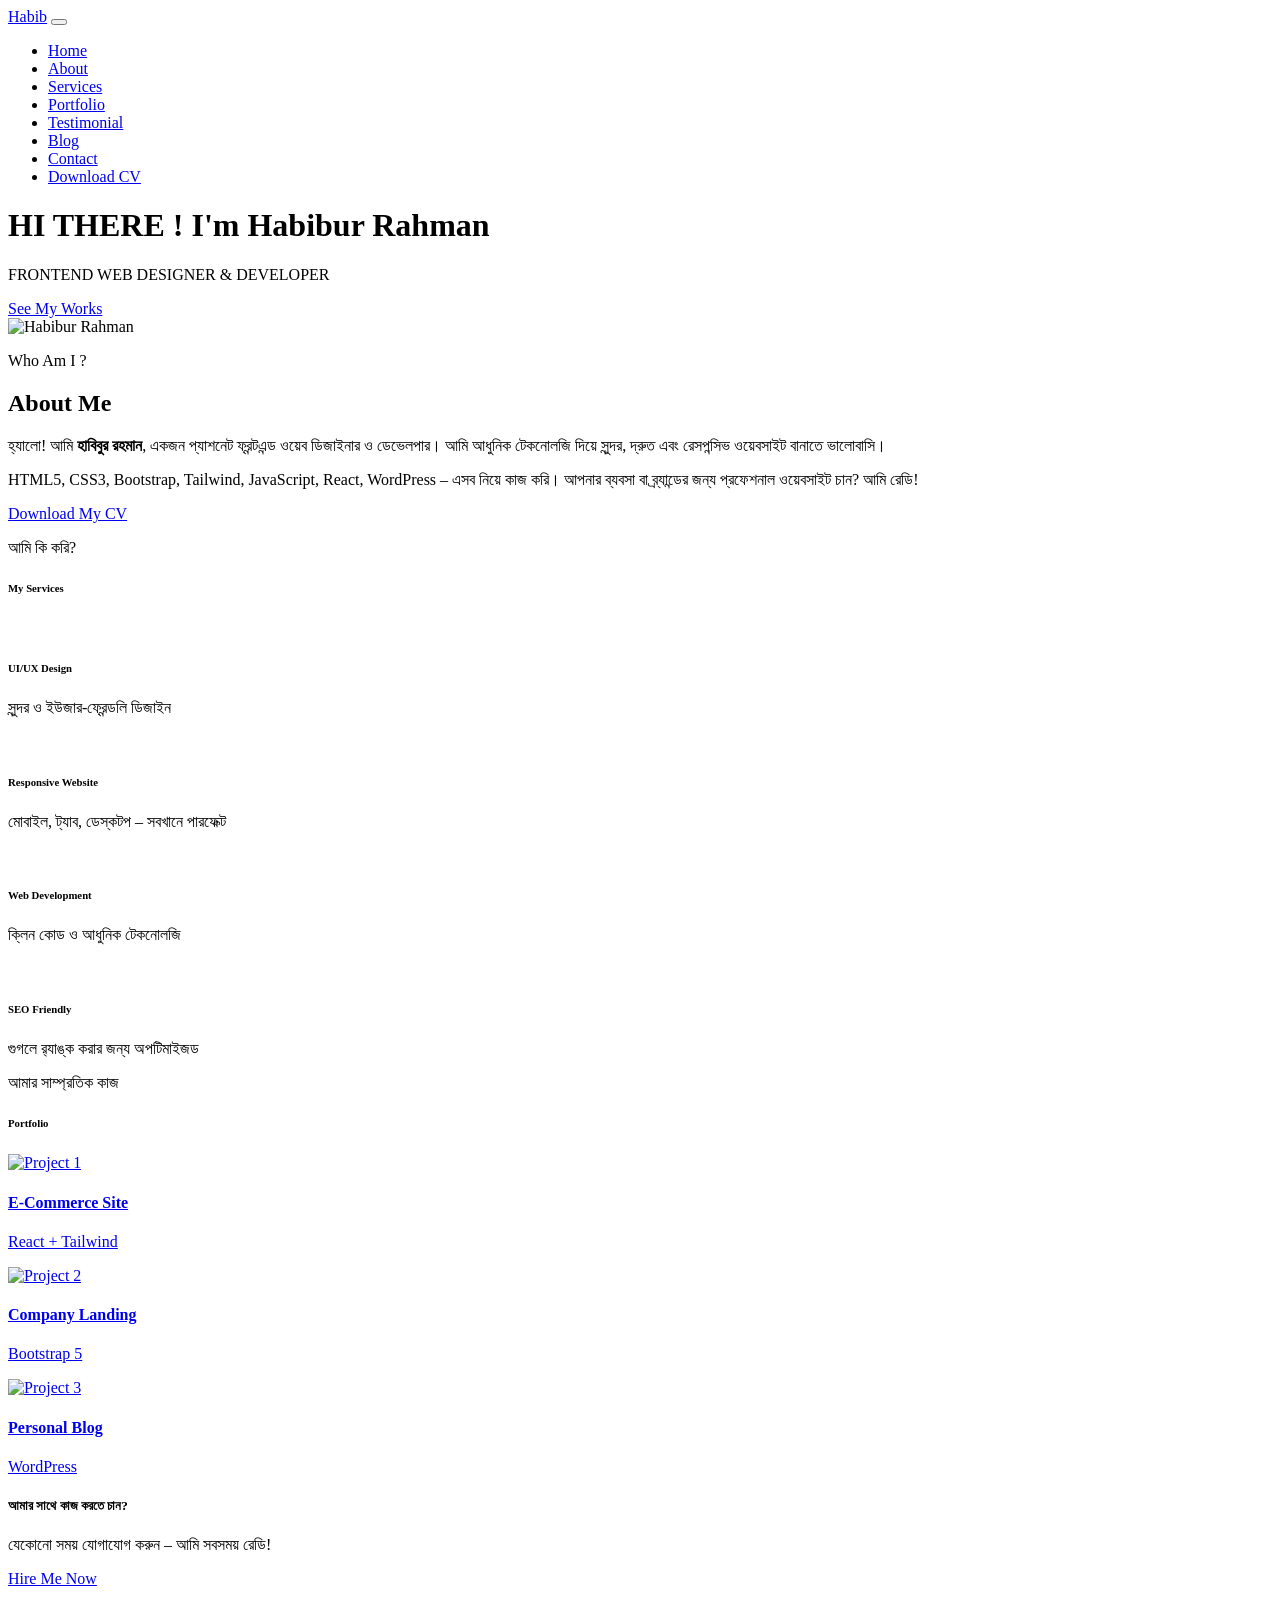
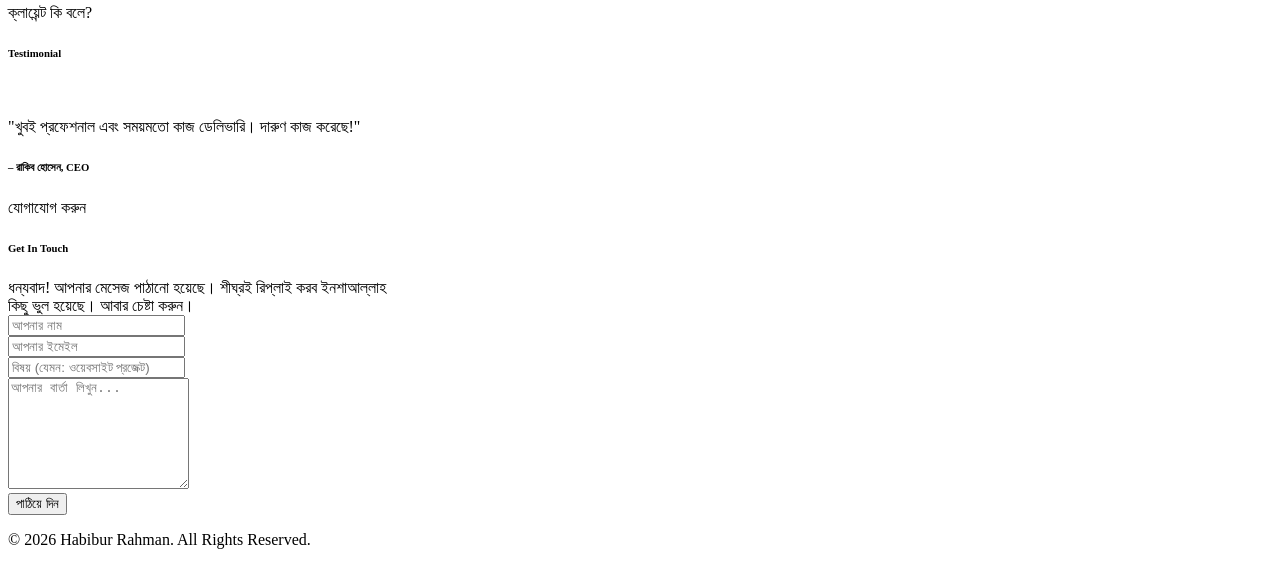
==== index.html @ 16a90692 "Update index.html" ====
<!DOCTYPE html>
<html lang="en">

<head>
    <meta charset="UTF-8">
    <meta name="viewport" content="width=device-width, initial-scale=1.0">
    <meta name="description" content="Habibur Rahman - Professional Frontend Web Designer & Developer">
    <meta name="author" content="Habibur Rahman">

    <title>Habibur Rahman | Frontend Web Designer & Developer</title>

    <!-- Themify Icons -->
    <link rel="stylesheet" href="assets/vendors/themify-icons/css/themify-icons.css">
    <!-- Bootstrap + Main CSS -->
    <link rel="stylesheet" href="assets/css/meyawo.css">

    <!-- Favicon (ঐচ্ছিক) -->
    <!-- <link rel="shortcut icon" href="assets/imgs/favicon.png" type="image/x-icon"> -->
</head>

<body data-spy="scroll" data-target=".navbar" data-offset="40" id="home">

    <!-- Navbar -->
    <nav class="custom-navbar navbar navbar-expand-lg navbar-dark fixed-top" data-spy="affix" data-offset-top="10">
        <div class="container">
            <a class="navbar-brand logo" href="#">Habib</a>
            <button class="navbar-toggler" type="button" data-toggle="collapse" data-target="#navbarSupportedContent">
                <span class="navbar-toggler-icon"></span>
            </button>

            <div class="collapse navbar-collapse" id="navbarSupportedContent">
                <ul class="navbar-nav ml-auto">
                    <li class="nav-item"><a class="nav-link" href="#home">Home</a></li>
                    <li class="nav-item"><a class="nav-link" href="#about">About</a></li>
                    <li class="nav-item"><a class="nav-link" href="#service">Services</a></li>
                    <li class="nav-item"><a class="nav-link" href="#portfolio">Portfolio</a></li>
                    <li class="nav-item"><a class="nav-link" href="#testmonial">Testimonial</a></li>
                    <li class="nav-item"><a class="nav-link" href="#blog">Blog</a></li>
                    <li class="nav-item"><a class="nav-link" href="#contact">Contact</a></li>
                    <li class="nav-item">
                        <a href="file:///E:/habib/CV%20Habib.pdf" class="btn btn-primary ml-md-3" download>Download CV</a>
                    </li>
                </ul>
            </div>
        </div>
    </nav>
    <!-- End Navbar -->

    <!-- Hero Section -->
    <header class="header" id="home">
        <div class="overlay"></div>
        <div class="header-content container text-center">
            <h1 class="header-title">
                <span class="up">HI THERE !</span>
                <span class="down">I'm Habibur Rahman</span>
            </h1>
            <p class="header-subtitle">FRONTEND WEB DESIGNER & DEVELOPER</p>
            <a href="#portfolio" class="btn btn-primary mt-4">See My Works</a>
        </div>
    </header>

    <!-- About Section -->
    <section class="section pt-0" id="about">
        <div class="container text-center">
            <div class="about">
                <div class="about-img-holder">
                    <img src="assets/imgs/man.png" class="about-img" alt="Habibur Rahman">
                </div>
                <div class="about-caption">
                    <p class="section-subtitle">Who Am I ?</p>
                    <h2 class="section-title mb-3">About Me</h2>
                    <p>
                        হ্যালো! আমি <strong>হাবিবুর রহমান</strong>, একজন প্যাশনেট ফ্রন্টএন্ড ওয়েব ডিজাইনার ও ডেভেলপার। 
                        আমি আধুনিক টেকনোলজি দিয়ে সুন্দর, দ্রুত এবং রেসপন্সিভ ওয়েবসাইট বানাতে ভালোবাসি।
                    </p>
                    <p>
                        HTML5, CSS3, Bootstrap, Tailwind, JavaScript, React, WordPress – এসব নিয়ে কাজ করি। 
                        আপনার ব্যবসা বা ব্র্যান্ডের জন্য প্রফেশনাল ওয়েবসাইট চান? আমি রেডি!
                    </p>
                    <a href="file:///E:/habib/CV%20Habib.pdf" class="btn-rounded btn btn-outline-primary mt-4" download>
                        Download My CV
                    </a>
                </div>
            </div>
        </div>
    </section>

    <!-- Services -->
    <section class="section" id="service">
        <div class="container text-center">
            <p class="section-subtitle">আমি কি করি?</p>
            <h6 class="section-title mb-5">My Services</h6>
            <div class="row">
                <div class="col-md-6 col-lg-3">
                    <div class="service-card">
                        <div class="body">
                            <img src="assets/imgs/pencil-case.svg" alt="" class="icon">
                            <h6 class="title">UI/UX Design</h6>
                            <p class="subtitle">সুন্দর ও ইউজার-ফ্রেন্ডলি ডিজাইন</p>
                        </div>
                    </div>
                </div>
                <div class="col-md-6 col-lg-3">
                    <div class="service-card">
                        <div class="body">
                            <img src="assets/imgs/responsive.svg" alt="" class="icon">
                            <h6 class="title">Responsive Website</h6>
                            <p class="subtitle">মোবাইল, ট্যাব, ডেস্কটপ – সবখানে পারফেক্ট</p>
                        </div>
                    </div>
                </div>
                <div class="col-md-6 col-lg-3">
                    <div class="service-card">
                        <div class="body">
                            <img src="assets/imgs/toolbox.svg" alt="" class="icon">
                            <h6 class="title">Web Development</h6>
                            <p class="subtitle">ক্লিন কোড ও আধুনিক টেকনোলজি</p>
                        </div>
                    </div>
                </div>
                <div class="col-md-6 col-lg-3">
                    <div class="service-card">
                        <div class="body">
                            <img src="assets/imgs/analytics.svg" alt="" class="icon">
                            <h6 class="title">SEO Friendly</h6>
                            <p class="subtitle">গুগলে র‍্যাঙ্ক করার জন্য অপটিমাইজড</p>
                        </div>
                    </div>
                </div>
            </div>
        </div>
    </section>

    <!-- Portfolio -->
    <section class="section bg-light" id="portfolio">
        <div class="container text-center">
            <p class="section-subtitle">আমার সাম্প্রতিক কাজ</p>
            <h6 class="section-title mb-5">Portfolio</h6>
            <div class="row">
                <div class="col-md-4">
                    <a href="#" class="portfolio-card">
                        <img src="assets/imgs/folio-1.jpg" class="portfolio-card-img" alt="Project 1">
                        <span class="portfolio-card-overlay">
                            <span class="portfolio-card-caption">
                                <h4>E-Commerce Site</h4>
                                <p>React + Tailwind</p>
                            </span>
                        </span>
                    </a>
                </div>
                <div class="col-md-4">
                    <a href="#" class="portfolio-card">
                        <img src="assets/imgs/folio-2.jpg" class="portfolio-card-img" alt="Project 2">
                        <span class="portfolio-card-overlay">
                            <span class="portfolio-card-caption">
                                <h4>Company Landing</h4>
                                <p>Bootstrap 5</p>
                            </span>
                        </span>
                    </a>
                </div>
                <div class="col-md-4">
                    <a href="#" class="portfolio-card">
                        <img src="assets/imgs/folio-3.jpg" class="portfolio-card-img" alt="Project 3">
                        <span class="portfolio-card-overlay">
                            <span class="portfolio-card-caption">
                                <h4>Personal Blog</h4>
                                <p>WordPress</p>
                            </span>
                        </span>
                    </a>
                </div>
            </div>
        </div>
    </section>

    <!-- Call to Action -->
    <section class="section bg-primary text-center">
        <div class="container">
            <h5 class="text-light">আমার সাথে কাজ করতে চান?</h5>
            <p class="text-light">যেকোনো সময় যোগাযোগ করুন – আমি সবসময় রেডি!</p>
            <a href="#contact" class="btn btn-light btn-lg">Hire Me Now</a>
        </div>
    </section>

    <!-- Testimonial -->
    <section class="section" id="testmonial">
        <div class="container text-center">
            <p class="section-subtitle">ক্লায়েন্ট কি বলে?</p>
            <h6 class="section-title mb-5">Testimonial</h6>
            <div class="row justify-content-center">
                <div class="col-lg-8">
                    <div class="testimonial-card">
                        <div class="testimonial-card-img-holder">
                            <img src="assets/imgs/avatar2.jpg" class="testimonial-card-img" alt="">
                        </div>
                        <div class="testimonial-card-body">
                            <p class="testimonial-card-subtitle">
                                "খুবই প্রফেশনাল এবং সময়মতো কাজ ডেলিভারি। দারুণ কাজ করেছে!"
                            </p>
                            <h6 class="testimonial-card-title">– রাকিব হোসেন, CEO</h6>
                        </div>
                    </div>
                </div>
            </div>
        </div>
    </section>

    <!-- Contact Section – ১০০% কার্যকরী ফর্ম -->
    <section class="section" id="contact">
        <div class="container text-center">
            <p class="section-subtitle">যোগাযোগ করুন</p>
            <h6 class="section-title mb-5">Get In Touch</h6>

            <!-- Success & Error Message -->
            <div id="success-message" class="alert alert-success d-none">ধন্যবাদ! আপনার মেসেজ পাঠানো হয়েছে। শীঘ্রই রিপ্লাই করব ইনশাআল্লাহ</div>
            <div id="error-message" class="alert alert-danger d-none">কিছু ভুল হয়েছে। আবার চেষ্টা করুন।</div>

            <form id="contactForm" action="https://formspree.io/f/xblrjkya" method="POST" class="contact-form col-md-10 col-lg-8 mx-auto">
                <div class="row">
                    <div class="col-sm-6">
                        <input type="text" name="name" class="form-control" placeholder="আপনার নাম" required>
                    </div>
                    <div class="col-sm-6">
                        <input type="email" name="_replyto" class="form-control" placeholder="আপনার ইমেইল" required>
                    </div>
                    <div class="col-12 mt-3">
                        <input type="text" name="_subject" class="form-control" placeholder="বিষয় (যেমন: ওয়েবসাইট প্রজেক্ট)" required>
                    </div>
                    <div class="col-12 mt-3">
                        <textarea name="message" rows="7" class="form-control" placeholder="আপনার বার্তা লিখুন..." required></textarea>
                    </div>
                    <div class="col-12 mt-4">
                        <button type="submit" class="btn btn-primary btn-lg">পাঠিয়ে দিন</button>
                    </div>
                </div>
            </form>
        </div>
    </section>

    <!-- Footer -->
    <footer class="footer py-4">
        <div class="container text-center">
            <p>© <script>document.write(new Date().getFullYear())</script> Habibur Rahman. All Rights Reserved.</p>
            <div class="social-links">
                <a href="#" class="link"><i class="ti-facebook"></i></a>
                <a href="#" class="link"><i class="ti-twitter-alt"></i></a>
                <a href="#" class="link"><i class="ti-linkedin"></i></a>
                <a href="#" class="link"><i class="ti-github"></i></a>
                <a href="#" class="link"><i class="ti-instagram"></i></a>
            </div>
        </div>
    </footer>

    <!-- Scripts -->
    <script src="assets/vendors/jquery/jquery-3.4.1.js"></script>
    <script src="assets/vendors/bootstrap/bootstrap.bundle.js"></script>
    <script src="assets/vendors/bootstrap/bootstrap.affix.js"></script>
    <script src="assets/js/meyawo.js"></script>

    <!-- Contact Form Success Message Script -->
    <script>
        window.addEventListener("message", function(e) {
            if (e.data === "formspree:success") {
                document.getElementById("contactForm").classList.add("d-none");
                document.getElementById("success-message").classList.remove("d-none");
            }
        });
    </script>
</body>

</html>
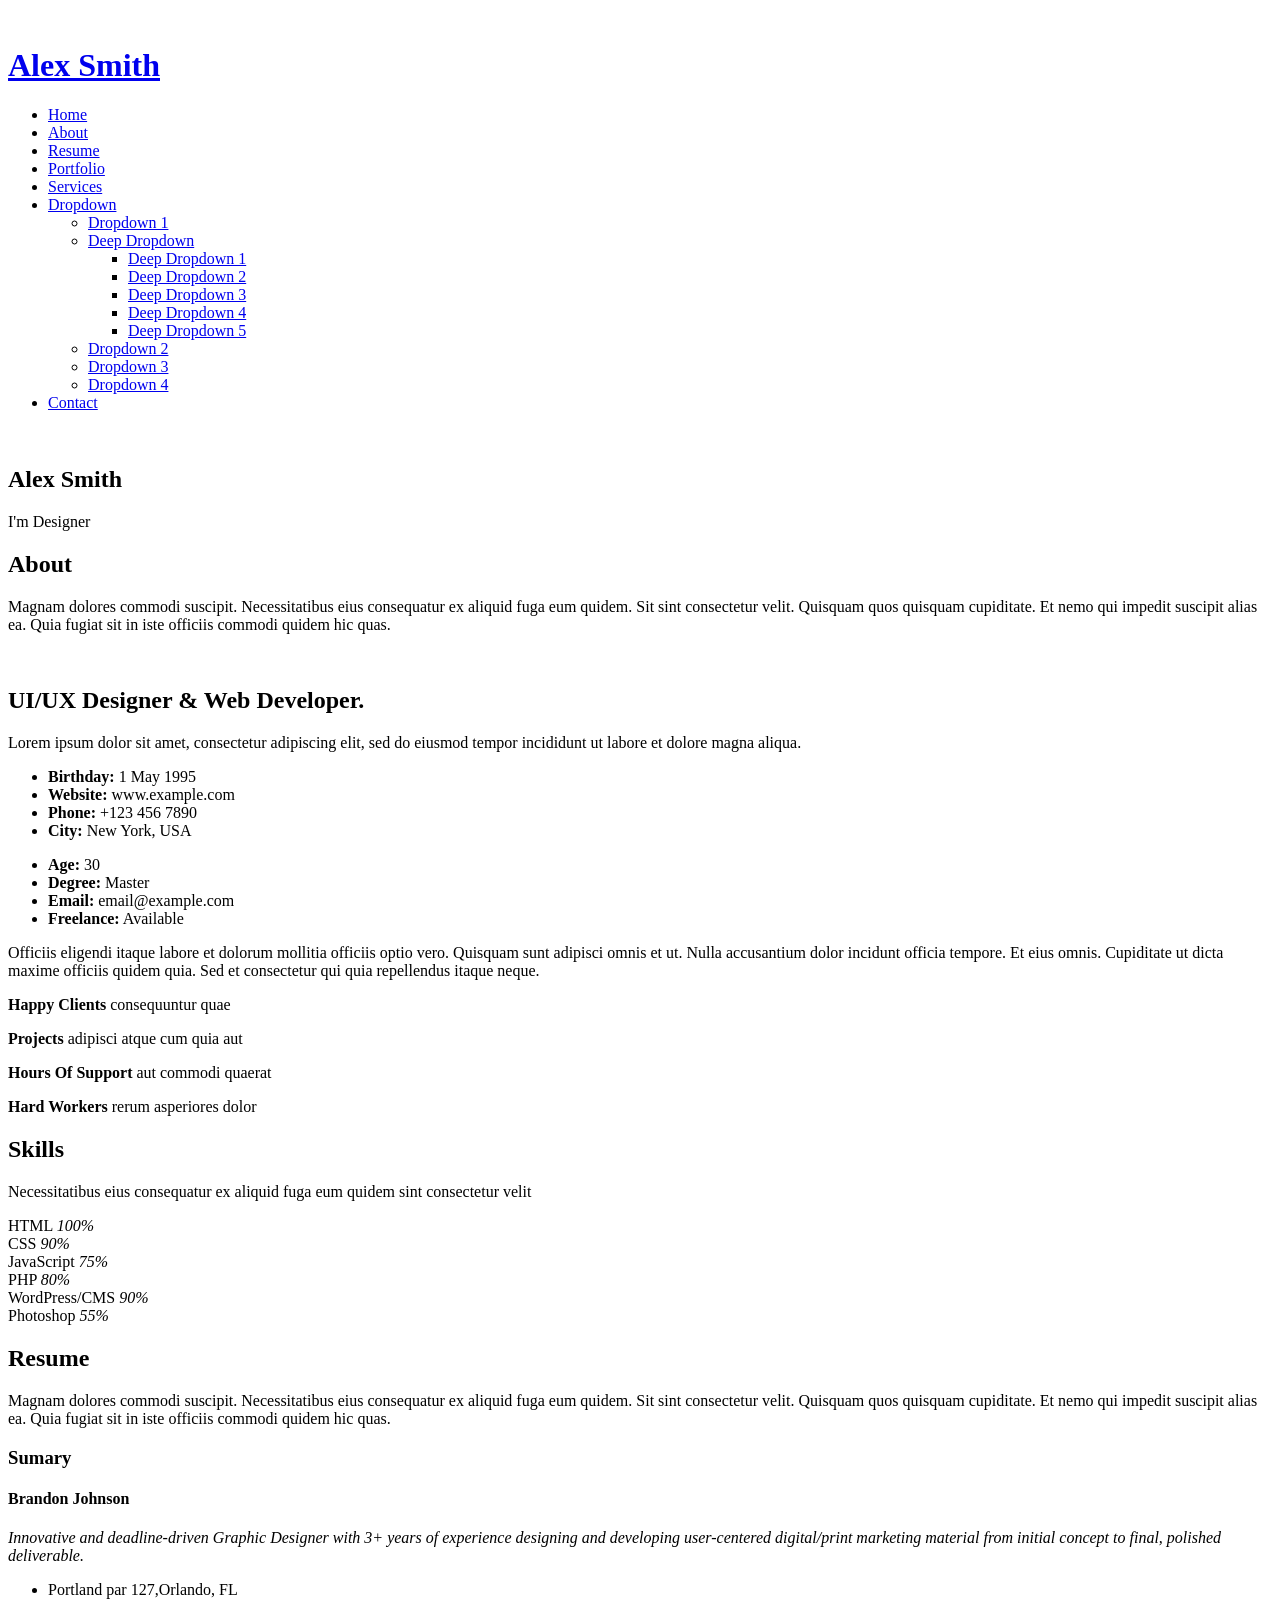
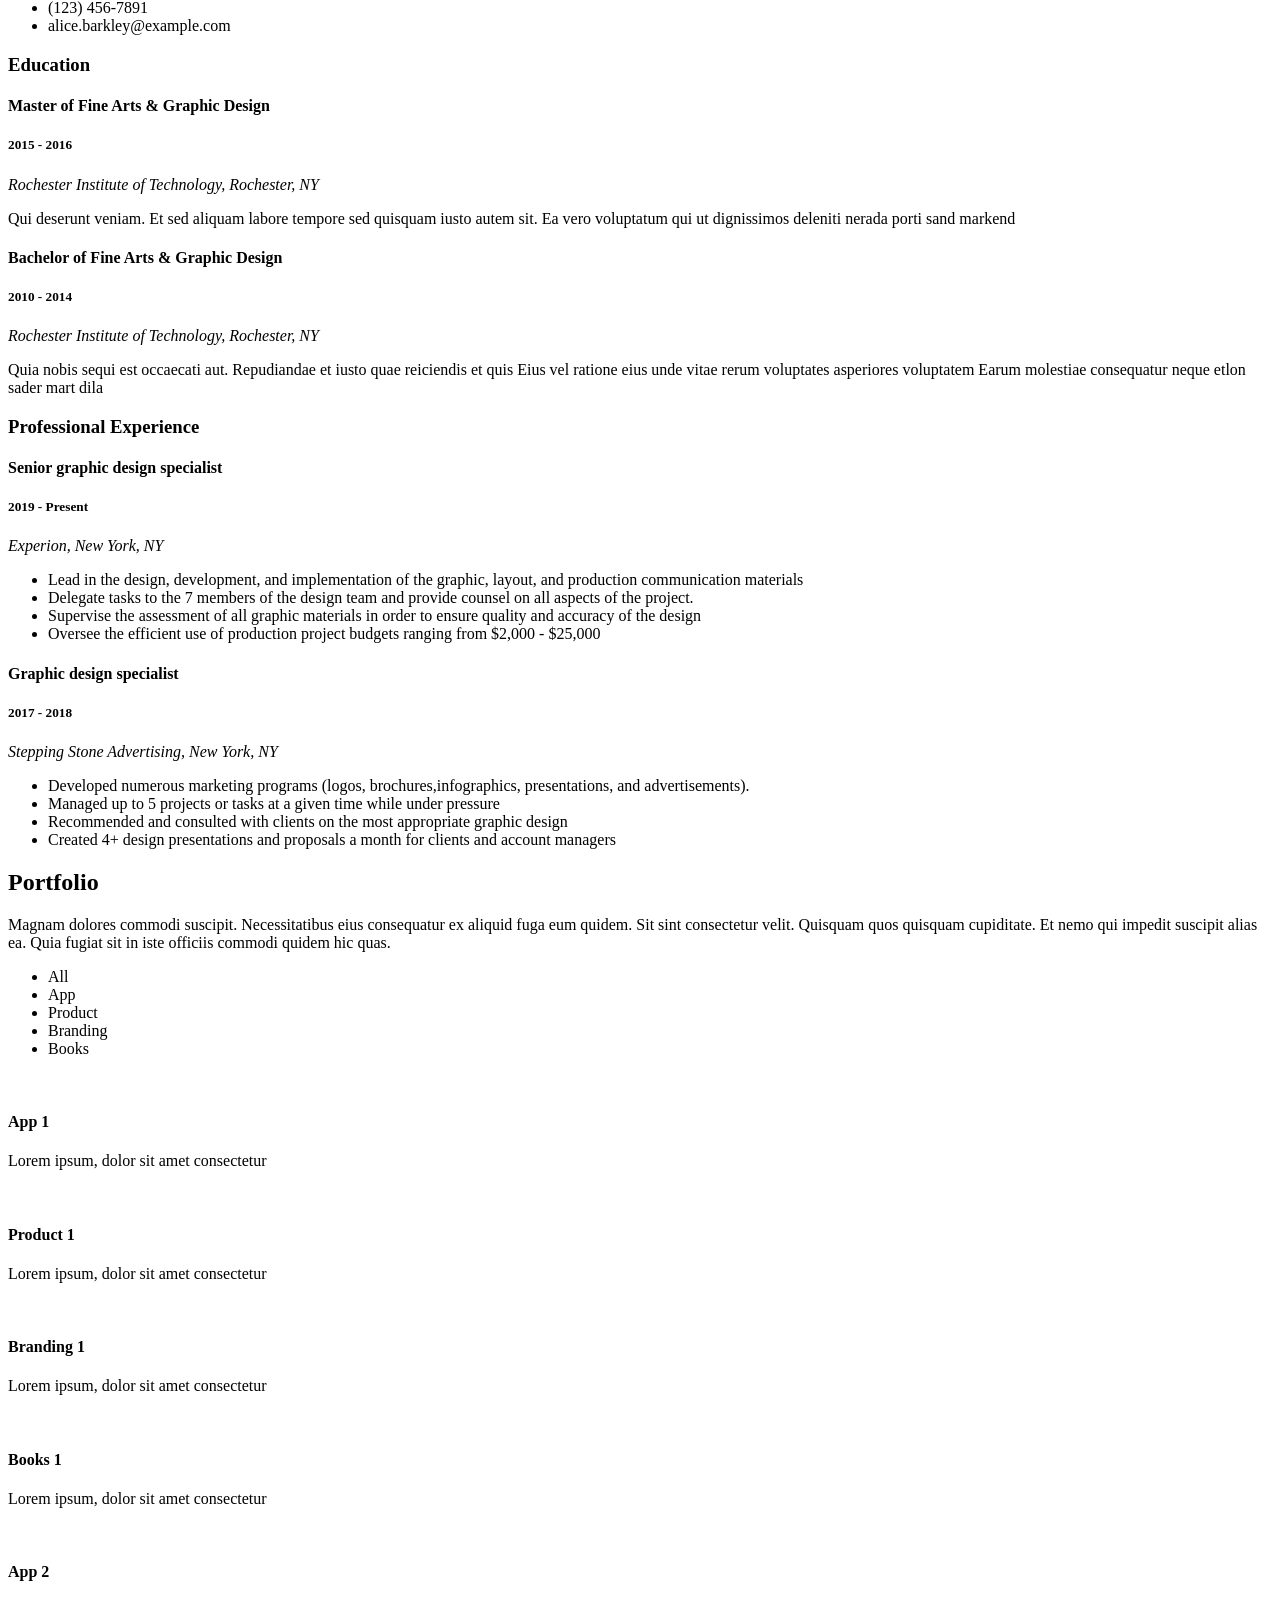
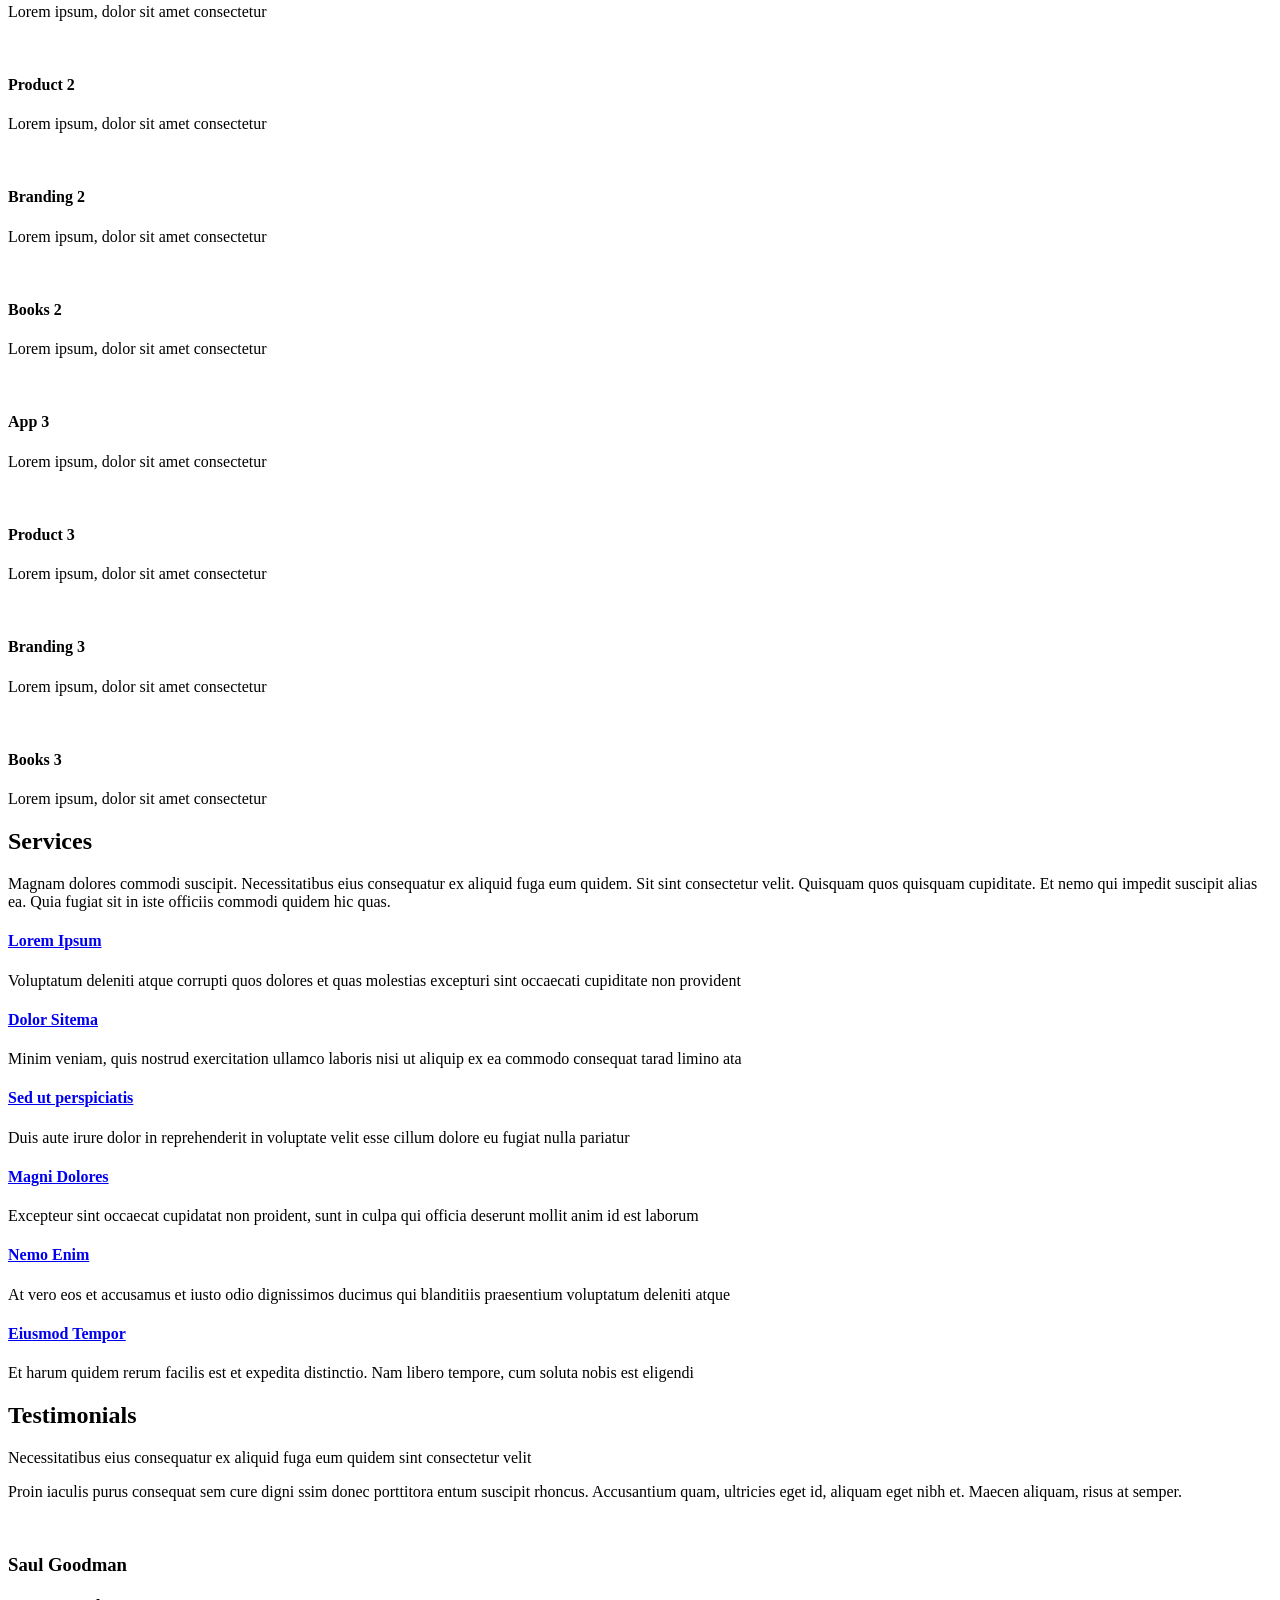
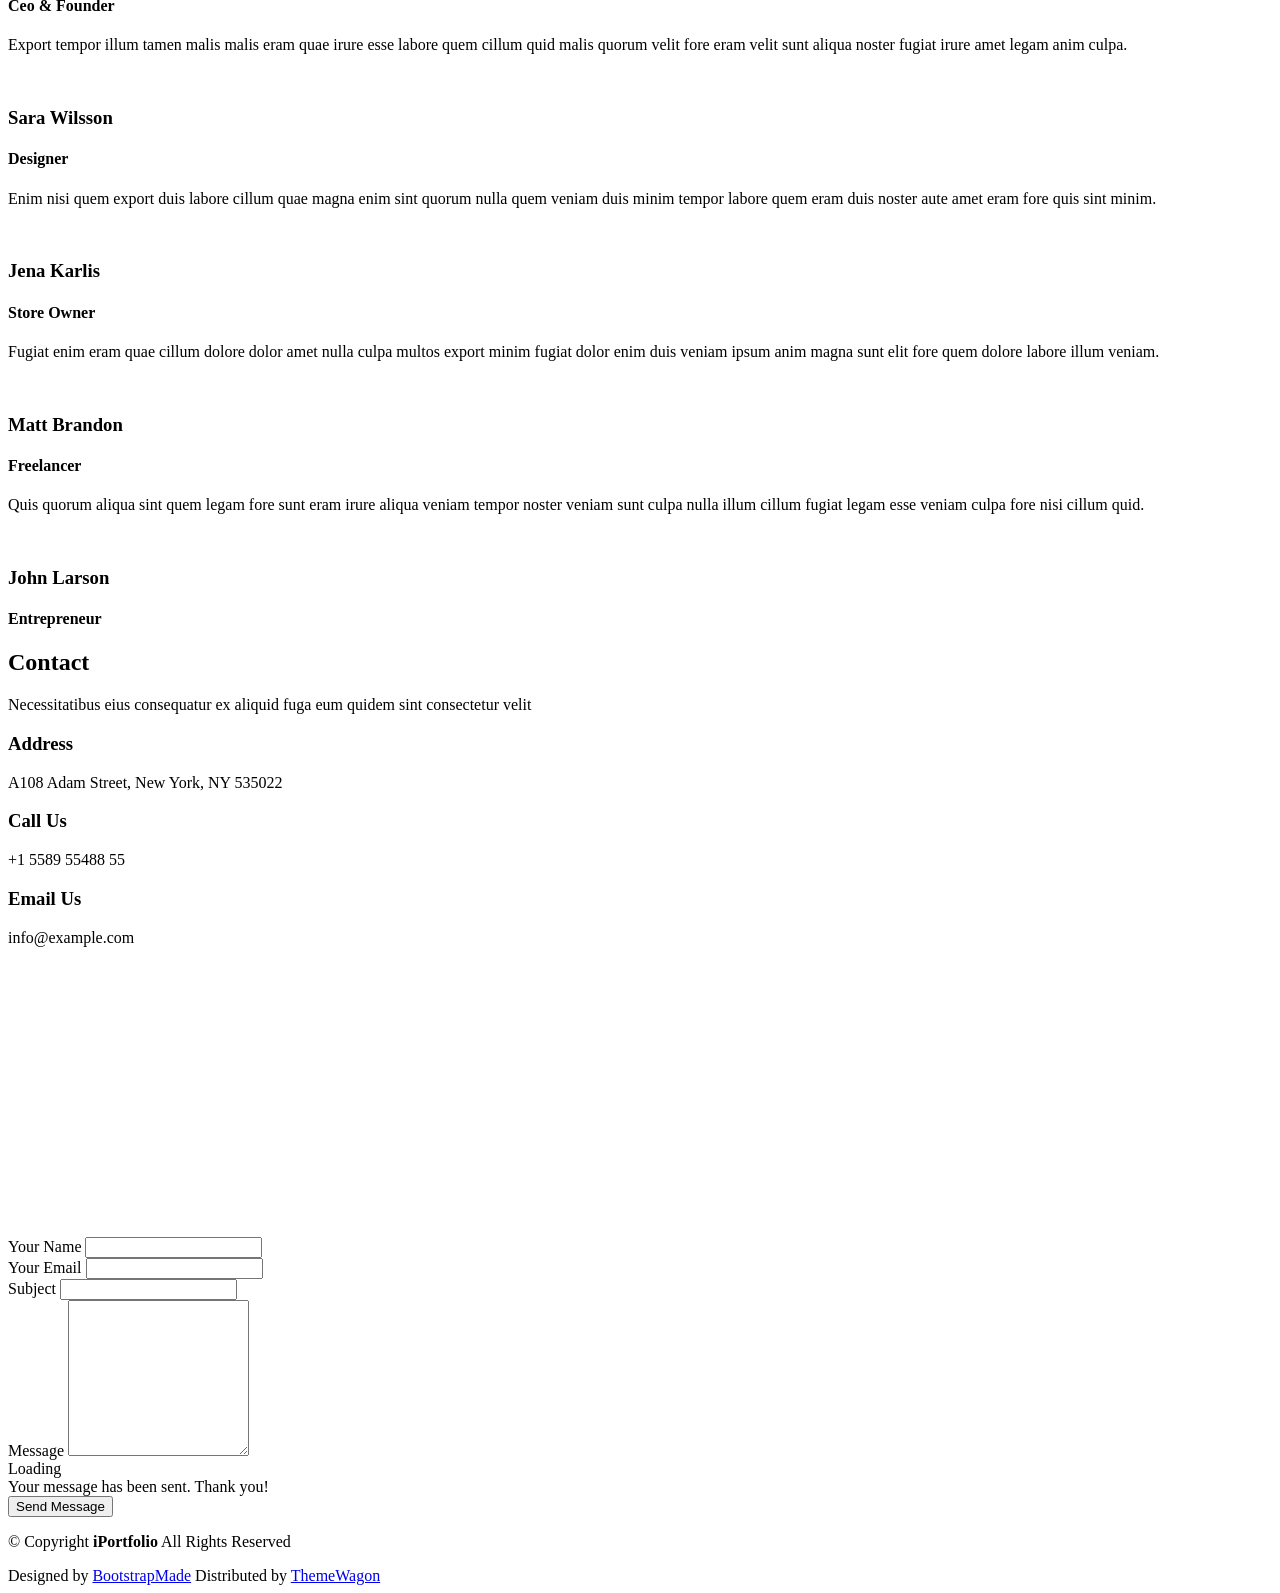
==== commit 96a39b4f: "Add files via upload" ====
--- a/index.html
+++ b/index.html
@@ -2,271 +2,829 @@
 <html lang="en">
 
 <head>
-    <meta charset="UTF-8">
-    <meta name="viewport" content="width=device-width, initial-scale=1.0">
-    <meta name="description" content="Habibur Rahman - Professional Frontend Web Designer & Developer">
-    <meta name="author" content="Habibur Rahman">
-
-    <title>Habibur Rahman | Frontend Web Designer & Developer</title>
-
-    <!-- Themify Icons -->
-    <link rel="stylesheet" href="assets/vendors/themify-icons/css/themify-icons.css">
-    <!-- Bootstrap + Main CSS -->
-    <link rel="stylesheet" href="assets/css/meyawo.css">
-
-    <!-- Favicon (ঐচ্ছিক) -->
-    <!-- <link rel="shortcut icon" href="assets/imgs/favicon.png" type="image/x-icon"> -->
+  <meta charset="utf-8">
+  <meta content="width=device-width, initial-scale=1.0" name="viewport">
+  <title>Index - iPortfolio Bootstrap Template</title>
+  <meta content="" name="description">
+  <meta content="" name="keywords">
+
+  <!-- Favicons -->
+  <link href="assets/img/favicon.png" rel="icon">
+  <link href="assets/img/apple-touch-icon.png" rel="apple-touch-icon">
+
+  <!-- Fonts -->
+  <link href="https://fonts.googleapis.com" rel="preconnect">
+  <link href="https://fonts.gstatic.com" rel="preconnect" crossorigin>
+  <link href="https://fonts.googleapis.com/css2?family=Roboto:ital,wght@0,100;0,300;0,400;0,500;0,700;0,900;1,100;1,300;1,400;1,500;1,700;1,900&family=Poppins:ital,wght@0,100;0,200;0,300;0,400;0,500;0,600;0,700;0,800;0,900;1,100;1,200;1,300;1,400;1,500;1,600;1,700;1,800;1,900&family=Raleway:ital,wght@0,100;0,200;0,300;0,400;0,500;0,600;0,700;0,800;0,900;1,100;1,200;1,300;1,400;1,500;1,600;1,700;1,800;1,900&display=swap" rel="stylesheet">
+
+  <!-- Vendor CSS Files -->
+  <link href="assets/vendor/bootstrap/css/bootstrap.min.css" rel="stylesheet">
+  <link href="assets/vendor/bootstrap-icons/bootstrap-icons.css" rel="stylesheet">
+  <link href="assets/vendor/aos/aos.css" rel="stylesheet">
+  <link href="assets/vendor/glightbox/css/glightbox.min.css" rel="stylesheet">
+  <link href="assets/vendor/swiper/swiper-bundle.min.css" rel="stylesheet">
+
+  <!-- Main CSS File -->
+  <link href="assets/css/main.css" rel="stylesheet">
+
+  <!-- =======================================================
+  * Template Name: iPortfolio
+  * Template URL: https://bootstrapmade.com/iportfolio-bootstrap-portfolio-websites-template/
+  * Updated: Jun 29 2024 with Bootstrap v5.3.3
+  * Author: BootstrapMade.com
+  * License: https://bootstrapmade.com/license/
+  ======================================================== -->
 </head>
 
-<body data-spy="scroll" data-target=".navbar" data-offset="40" id="home">
-
-    <!-- Navbar -->
-    <nav class="custom-navbar navbar navbar-expand-lg navbar-dark fixed-top" data-spy="affix" data-offset-top="10">
-        <div class="container">
-            <a class="navbar-brand logo" href="#">Habib</a>
-            <button class="navbar-toggler" type="button" data-toggle="collapse" data-target="#navbarSupportedContent">
-                <span class="navbar-toggler-icon"></span>
-            </button>
-
-            <div class="collapse navbar-collapse" id="navbarSupportedContent">
-                <ul class="navbar-nav ml-auto">
-                    <li class="nav-item"><a class="nav-link" href="#home">Home</a></li>
-                    <li class="nav-item"><a class="nav-link" href="#about">About</a></li>
-                    <li class="nav-item"><a class="nav-link" href="#service">Services</a></li>
-                    <li class="nav-item"><a class="nav-link" href="#portfolio">Portfolio</a></li>
-                    <li class="nav-item"><a class="nav-link" href="#testmonial">Testimonial</a></li>
-                    <li class="nav-item"><a class="nav-link" href="#blog">Blog</a></li>
-                    <li class="nav-item"><a class="nav-link" href="#contact">Contact</a></li>
-                    <li class="nav-item">
-                        <a href="file:///E:/habib/CV%20Habib.pdf" class="btn btn-primary ml-md-3" download>Download CV</a>
-                    </li>
+<body class="index-page">
+
+  <header id="header" class="header dark-background d-flex flex-column">
+    <i class="header-toggle d-xl-none bi bi-list"></i>
+
+    <div class="profile-img">
+      <img src="assets/img/my-profile-img.jpg" alt="" class="img-fluid rounded-circle">
+    </div>
+
+    <a href="index.html" class="logo d-flex align-items-center justify-content-center">
+      <!-- Uncomment the line below if you also wish to use an image logo -->
+      <!-- <img src="assets/img/logo.png" alt=""> -->
+      <h1 class="sitename">Alex Smith</h1>
+    </a>
+
+    <div class="social-links text-center">
+      <a href="#" class="twitter"><i class="bi bi-twitter-x"></i></a>
+      <a href="#" class="facebook"><i class="bi bi-facebook"></i></a>
+      <a href="#" class="instagram"><i class="bi bi-instagram"></i></a>
+      <a href="#" class="google-plus"><i class="bi bi-skype"></i></a>
+      <a href="#" class="linkedin"><i class="bi bi-linkedin"></i></a>
+    </div>
+
+    <nav id="navmenu" class="navmenu">
+      <ul>
+        <li><a href="#hero" class="active"><i class="bi bi-house navicon"></i>Home</a></li>
+        <li><a href="#about"><i class="bi bi-person navicon"></i> About</a></li>
+        <li><a href="#resume"><i class="bi bi-file-earmark-text navicon"></i> Resume</a></li>
+        <li><a href="#portfolio"><i class="bi bi-images navicon"></i> Portfolio</a></li>
+        <li><a href="#services"><i class="bi bi-hdd-stack navicon"></i> Services</a></li>
+        <li class="dropdown"><a href="#"><i class="bi bi-menu-button navicon"></i> <span>Dropdown</span> <i class="bi bi-chevron-down toggle-dropdown"></i></a>
+          <ul>
+            <li><a href="#">Dropdown 1</a></li>
+            <li class="dropdown"><a href="#"><span>Deep Dropdown</span> <i class="bi bi-chevron-down toggle-dropdown"></i></a>
+              <ul>
+                <li><a href="#">Deep Dropdown 1</a></li>
+                <li><a href="#">Deep Dropdown 2</a></li>
+                <li><a href="#">Deep Dropdown 3</a></li>
+                <li><a href="#">Deep Dropdown 4</a></li>
+                <li><a href="#">Deep Dropdown 5</a></li>
+              </ul>
+            </li>
+            <li><a href="#">Dropdown 2</a></li>
+            <li><a href="#">Dropdown 3</a></li>
+            <li><a href="#">Dropdown 4</a></li>
+          </ul>
+        </li>
+        <li><a href="#contact"><i class="bi bi-envelope navicon"></i> Contact</a></li>
+      </ul>
+    </nav>
+
+  </header>
+
+  <main class="main">
+
+    <!-- Hero Section -->
+    <section id="hero" class="hero section dark-background">
+
+      <img src="assets/img/hero-bg.jpg" alt="" data-aos="fade-in" class="">
+
+      <div class="container" data-aos="fade-up" data-aos-delay="100">
+        <h2>Alex Smith</h2>
+        <p>I'm <span class="typed" data-typed-items="Designer, Developer, Freelancer, Photographer">Designer</span><span class="typed-cursor typed-cursor--blink" aria-hidden="true"></span><span class="typed-cursor typed-cursor--blink" aria-hidden="true"></span></p>
+      </div>
+
+    </section><!-- /Hero Section -->
+
+    <!-- About Section -->
+    <section id="about" class="about section">
+
+      <!-- Section Title -->
+      <div class="container section-title" data-aos="fade-up">
+        <h2>About</h2>
+        <p>Magnam dolores commodi suscipit. Necessitatibus eius consequatur ex aliquid fuga eum quidem. Sit sint consectetur velit. Quisquam quos quisquam cupiditate. Et nemo qui impedit suscipit alias ea. Quia fugiat sit in iste officiis commodi quidem hic quas.</p>
+      </div><!-- End Section Title -->
+
+      <div class="container" data-aos="fade-up" data-aos-delay="100">
+
+        <div class="row gy-4 justify-content-center">
+          <div class="col-lg-4">
+            <img src="assets/img/my-profile-img.jpg" class="img-fluid" alt="">
+          </div>
+          <div class="col-lg-8 content">
+            <h2>UI/UX Designer &amp; Web Developer.</h2>
+            <p class="fst-italic py-3">
+              Lorem ipsum dolor sit amet, consectetur adipiscing elit, sed do eiusmod tempor incididunt ut labore et dolore
+              magna aliqua.
+            </p>
+            <div class="row">
+              <div class="col-lg-6">
+                <ul>
+                  <li><i class="bi bi-chevron-right"></i> <strong>Birthday:</strong> <span>1 May 1995</span></li>
+                  <li><i class="bi bi-chevron-right"></i> <strong>Website:</strong> <span>www.example.com</span></li>
+                  <li><i class="bi bi-chevron-right"></i> <strong>Phone:</strong> <span>+123 456 7890</span></li>
+                  <li><i class="bi bi-chevron-right"></i> <strong>City:</strong> <span>New York, USA</span></li>
                 </ul>
-            </div>
+              </div>
+              <div class="col-lg-6">
+                <ul>
+                  <li><i class="bi bi-chevron-right"></i> <strong>Age:</strong> <span>30</span></li>
+                  <li><i class="bi bi-chevron-right"></i> <strong>Degree:</strong> <span>Master</span></li>
+                  <li><i class="bi bi-chevron-right"></i> <strong>Email:</strong> <span>email@example.com</span></li>
+                  <li><i class="bi bi-chevron-right"></i> <strong>Freelance:</strong> <span>Available</span></li>
+                </ul>
+              </div>
+            </div>
+            <p class="py-3">
+              Officiis eligendi itaque labore et dolorum mollitia officiis optio vero. Quisquam sunt adipisci omnis et ut. Nulla accusantium dolor incidunt officia tempore. Et eius omnis.
+              Cupiditate ut dicta maxime officiis quidem quia. Sed et consectetur qui quia repellendus itaque neque.
+            </p>
+          </div>
         </div>
-    </nav>
-    <!-- End Navbar -->
-
-    <!-- Hero Section -->
-    <header class="header" id="home">
-        <div class="overlay"></div>
-        <div class="header-content container text-center">
-            <h1 class="header-title">
-                <span class="up">HI THERE !</span>
-                <span class="down">I'm Habibur Rahman</span>
-            </h1>
-            <p class="header-subtitle">FRONTEND WEB DESIGNER & DEVELOPER</p>
-            <a href="#portfolio" class="btn btn-primary mt-4">See My Works</a>
+
+      </div>
+
+    </section><!-- /About Section -->
+
+    <!-- Stats Section -->
+    <section id="stats" class="stats section">
+
+      <div class="container" data-aos="fade-up" data-aos-delay="100">
+
+        <div class="row gy-4">
+
+          <div class="col-lg-3 col-md-6">
+            <div class="stats-item">
+              <i class="bi bi-emoji-smile"></i>
+              <span data-purecounter-start="0" data-purecounter-end="232" data-purecounter-duration="1" class="purecounter"></span>
+              <p><strong>Happy Clients</strong> <span>consequuntur quae</span></p>
+            </div>
+          </div><!-- End Stats Item -->
+
+          <div class="col-lg-3 col-md-6">
+            <div class="stats-item">
+              <i class="bi bi-journal-richtext"></i>
+              <span data-purecounter-start="0" data-purecounter-end="521" data-purecounter-duration="1" class="purecounter"></span>
+              <p><strong>Projects</strong> <span>adipisci atque cum quia aut</span></p>
+            </div>
+          </div><!-- End Stats Item -->
+
+          <div class="col-lg-3 col-md-6">
+            <div class="stats-item">
+              <i class="bi bi-headset"></i>
+              <span data-purecounter-start="0" data-purecounter-end="1453" data-purecounter-duration="1" class="purecounter"></span>
+              <p><strong>Hours Of Support</strong> <span>aut commodi quaerat</span></p>
+            </div>
+          </div><!-- End Stats Item -->
+
+          <div class="col-lg-3 col-md-6">
+            <div class="stats-item">
+              <i class="bi bi-people"></i>
+              <span data-purecounter-start="0" data-purecounter-end="32" data-purecounter-duration="1" class="purecounter"></span>
+              <p><strong>Hard Workers</strong> <span>rerum asperiores dolor</span></p>
+            </div>
+          </div><!-- End Stats Item -->
+
         </div>
-    </header>
-
-    <!-- About Section -->
-    <section class="section pt-0" id="about">
-        <div class="container text-center">
-            <div class="about">
-                <div class="about-img-holder">
-                    <img src="assets/imgs/man.png" class="about-img" alt="Habibur Rahman">
-                </div>
-                <div class="about-caption">
-                    <p class="section-subtitle">Who Am I ?</p>
-                    <h2 class="section-title mb-3">About Me</h2>
-                    <p>
-                        হ্যালো! আমি <strong>হাবিবুর রহমান</strong>, একজন প্যাশনেট ফ্রন্টএন্ড ওয়েব ডিজাইনার ও ডেভেলপার। 
-                        আমি আধুনিক টেকনোলজি দিয়ে সুন্দর, দ্রুত এবং রেসপন্সিভ ওয়েবসাইট বানাতে ভালোবাসি।
-                    </p>
-                    <p>
-                        HTML5, CSS3, Bootstrap, Tailwind, JavaScript, React, WordPress – এসব নিয়ে কাজ করি। 
-                        আপনার ব্যবসা বা ব্র্যান্ডের জন্য প্রফেশনাল ওয়েবসাইট চান? আমি রেডি!
-                    </p>
-                    <a href="file:///E:/habib/CV%20Habib.pdf" class="btn-rounded btn btn-outline-primary mt-4" download>
-                        Download My CV
-                    </a>
-                </div>
-            </div>
+
+      </div>
+
+    </section><!-- /Stats Section -->
+
+    <!-- Skills Section -->
+    <section id="skills" class="skills section light-background">
+
+      <!-- Section Title -->
+      <div class="container section-title" data-aos="fade-up">
+        <h2>Skills</h2>
+        <p>Necessitatibus eius consequatur ex aliquid fuga eum quidem sint consectetur velit</p>
+      </div><!-- End Section Title -->
+
+      <div class="container" data-aos="fade-up" data-aos-delay="100">
+
+        <div class="row skills-content skills-animation">
+
+          <div class="col-lg-6">
+
+            <div class="progress">
+              <span class="skill"><span>HTML</span> <i class="val">100%</i></span>
+              <div class="progress-bar-wrap">
+                <div class="progress-bar" role="progressbar" aria-valuenow="100" aria-valuemin="0" aria-valuemax="100"></div>
+              </div>
+            </div><!-- End Skills Item -->
+
+            <div class="progress">
+              <span class="skill"><span>CSS</span> <i class="val">90%</i></span>
+              <div class="progress-bar-wrap">
+                <div class="progress-bar" role="progressbar" aria-valuenow="90" aria-valuemin="0" aria-valuemax="100"></div>
+              </div>
+            </div><!-- End Skills Item -->
+
+            <div class="progress">
+              <span class="skill"><span>JavaScript</span> <i class="val">75%</i></span>
+              <div class="progress-bar-wrap">
+                <div class="progress-bar" role="progressbar" aria-valuenow="75" aria-valuemin="0" aria-valuemax="100"></div>
+              </div>
+            </div><!-- End Skills Item -->
+
+          </div>
+
+          <div class="col-lg-6">
+
+            <div class="progress">
+              <span class="skill"><span>PHP</span> <i class="val">80%</i></span>
+              <div class="progress-bar-wrap">
+                <div class="progress-bar" role="progressbar" aria-valuenow="80" aria-valuemin="0" aria-valuemax="100"></div>
+              </div>
+            </div><!-- End Skills Item -->
+
+            <div class="progress">
+              <span class="skill"><span>WordPress/CMS</span> <i class="val">90%</i></span>
+              <div class="progress-bar-wrap">
+                <div class="progress-bar" role="progressbar" aria-valuenow="90" aria-valuemin="0" aria-valuemax="100"></div>
+              </div>
+            </div><!-- End Skills Item -->
+
+            <div class="progress">
+              <span class="skill"><span>Photoshop</span> <i class="val">55%</i></span>
+              <div class="progress-bar-wrap">
+                <div class="progress-bar" role="progressbar" aria-valuenow="55" aria-valuemin="0" aria-valuemax="100"></div>
+              </div>
+            </div><!-- End Skills Item -->
+
+          </div>
+
         </div>
-    </section>
-
-    <!-- Services -->
-    <section class="section" id="service">
-        <div class="container text-center">
-            <p class="section-subtitle">আমি কি করি?</p>
-            <h6 class="section-title mb-5">My Services</h6>
-            <div class="row">
-                <div class="col-md-6 col-lg-3">
-                    <div class="service-card">
-                        <div class="body">
-                            <img src="assets/imgs/pencil-case.svg" alt="" class="icon">
-                            <h6 class="title">UI/UX Design</h6>
-                            <p class="subtitle">সুন্দর ও ইউজার-ফ্রেন্ডলি ডিজাইন</p>
-                        </div>
-                    </div>
-                </div>
-                <div class="col-md-6 col-lg-3">
-                    <div class="service-card">
-                        <div class="body">
-                            <img src="assets/imgs/responsive.svg" alt="" class="icon">
-                            <h6 class="title">Responsive Website</h6>
-                            <p class="subtitle">মোবাইল, ট্যাব, ডেস্কটপ – সবখানে পারফেক্ট</p>
-                        </div>
-                    </div>
-                </div>
-                <div class="col-md-6 col-lg-3">
-                    <div class="service-card">
-                        <div class="body">
-                            <img src="assets/imgs/toolbox.svg" alt="" class="icon">
-                            <h6 class="title">Web Development</h6>
-                            <p class="subtitle">ক্লিন কোড ও আধুনিক টেকনোলজি</p>
-                        </div>
-                    </div>
-                </div>
-                <div class="col-md-6 col-lg-3">
-                    <div class="service-card">
-                        <div class="body">
-                            <img src="assets/imgs/analytics.svg" alt="" class="icon">
-                            <h6 class="title">SEO Friendly</h6>
-                            <p class="subtitle">গুগলে র‍্যাঙ্ক করার জন্য অপটিমাইজড</p>
-                        </div>
-                    </div>
-                </div>
-            </div>
+
+      </div>
+
+    </section><!-- /Skills Section -->
+
+    <!-- Resume Section -->
+    <section id="resume" class="resume section">
+
+      <!-- Section Title -->
+      <div class="container section-title" data-aos="fade-up">
+        <h2>Resume</h2>
+        <p>Magnam dolores commodi suscipit. Necessitatibus eius consequatur ex aliquid fuga eum quidem. Sit sint consectetur velit. Quisquam quos quisquam cupiditate. Et nemo qui impedit suscipit alias ea. Quia fugiat sit in iste officiis commodi quidem hic quas.</p>
+      </div><!-- End Section Title -->
+
+      <div class="container">
+
+        <div class="row">
+
+          <div class="col-lg-6" data-aos="fade-up" data-aos-delay="100">
+            <h3 class="resume-title">Sumary</h3>
+
+            <div class="resume-item pb-0">
+              <h4>Brandon Johnson</h4>
+              <p><em>Innovative and deadline-driven Graphic Designer with 3+ years of experience designing and developing user-centered digital/print marketing material from initial concept to final, polished deliverable.</em></p>
+              <ul>
+                <li>Portland par 127,Orlando, FL</li>
+                <li>(123) 456-7891</li>
+                <li>alice.barkley@example.com</li>
+              </ul>
+            </div><!-- Edn Resume Item -->
+
+            <h3 class="resume-title">Education</h3>
+            <div class="resume-item">
+              <h4>Master of Fine Arts &amp; Graphic Design</h4>
+              <h5>2015 - 2016</h5>
+              <p><em>Rochester Institute of Technology, Rochester, NY</em></p>
+              <p>Qui deserunt veniam. Et sed aliquam labore tempore sed quisquam iusto autem sit. Ea vero voluptatum qui ut dignissimos deleniti nerada porti sand markend</p>
+            </div><!-- Edn Resume Item -->
+
+            <div class="resume-item">
+              <h4>Bachelor of Fine Arts &amp; Graphic Design</h4>
+              <h5>2010 - 2014</h5>
+              <p><em>Rochester Institute of Technology, Rochester, NY</em></p>
+              <p>Quia nobis sequi est occaecati aut. Repudiandae et iusto quae reiciendis et quis Eius vel ratione eius unde vitae rerum voluptates asperiores voluptatem Earum molestiae consequatur neque etlon sader mart dila</p>
+            </div><!-- Edn Resume Item -->
+
+          </div>
+
+          <div class="col-lg-6" data-aos="fade-up" data-aos-delay="200">
+            <h3 class="resume-title">Professional Experience</h3>
+            <div class="resume-item">
+              <h4>Senior graphic design specialist</h4>
+              <h5>2019 - Present</h5>
+              <p><em>Experion, New York, NY </em></p>
+              <ul>
+                <li>Lead in the design, development, and implementation of the graphic, layout, and production communication materials</li>
+                <li>Delegate tasks to the 7 members of the design team and provide counsel on all aspects of the project. </li>
+                <li>Supervise the assessment of all graphic materials in order to ensure quality and accuracy of the design</li>
+                <li>Oversee the efficient use of production project budgets ranging from $2,000 - $25,000</li>
+              </ul>
+            </div><!-- Edn Resume Item -->
+
+            <div class="resume-item">
+              <h4>Graphic design specialist</h4>
+              <h5>2017 - 2018</h5>
+              <p><em>Stepping Stone Advertising, New York, NY</em></p>
+              <ul>
+                <li>Developed numerous marketing programs (logos, brochures,infographics, presentations, and advertisements).</li>
+                <li>Managed up to 5 projects or tasks at a given time while under pressure</li>
+                <li>Recommended and consulted with clients on the most appropriate graphic design</li>
+                <li>Created 4+ design presentations and proposals a month for clients and account managers</li>
+              </ul>
+            </div><!-- Edn Resume Item -->
+
+          </div>
+
         </div>
-    </section>
-
-    <!-- Portfolio -->
-    <section class="section bg-light" id="portfolio">
-        <div class="container text-center">
-            <p class="section-subtitle">আমার সাম্প্রতিক কাজ</p>
-            <h6 class="section-title mb-5">Portfolio</h6>
-            <div class="row">
-                <div class="col-md-4">
-                    <a href="#" class="portfolio-card">
-                        <img src="assets/imgs/folio-1.jpg" class="portfolio-card-img" alt="Project 1">
-                        <span class="portfolio-card-overlay">
-                            <span class="portfolio-card-caption">
-                                <h4>E-Commerce Site</h4>
-                                <p>React + Tailwind</p>
-                            </span>
-                        </span>
-                    </a>
-                </div>
-                <div class="col-md-4">
-                    <a href="#" class="portfolio-card">
-                        <img src="assets/imgs/folio-2.jpg" class="portfolio-card-img" alt="Project 2">
-                        <span class="portfolio-card-overlay">
-                            <span class="portfolio-card-caption">
-                                <h4>Company Landing</h4>
-                                <p>Bootstrap 5</p>
-                            </span>
-                        </span>
-                    </a>
-                </div>
-                <div class="col-md-4">
-                    <a href="#" class="portfolio-card">
-                        <img src="assets/imgs/folio-3.jpg" class="portfolio-card-img" alt="Project 3">
-                        <span class="portfolio-card-overlay">
-                            <span class="portfolio-card-caption">
-                                <h4>Personal Blog</h4>
-                                <p>WordPress</p>
-                            </span>
-                        </span>
-                    </a>
-                </div>
-            </div>
+
+      </div>
+
+    </section><!-- /Resume Section -->
+
+    <!-- Portfolio Section -->
+    <section id="portfolio" class="portfolio section light-background">
+
+      <!-- Section Title -->
+      <div class="container section-title" data-aos="fade-up">
+        <h2>Portfolio</h2>
+        <p>Magnam dolores commodi suscipit. Necessitatibus eius consequatur ex aliquid fuga eum quidem. Sit sint consectetur velit. Quisquam quos quisquam cupiditate. Et nemo qui impedit suscipit alias ea. Quia fugiat sit in iste officiis commodi quidem hic quas.</p>
+      </div><!-- End Section Title -->
+
+      <div class="container">
+
+        <div class="isotope-layout" data-default-filter="*" data-layout="masonry" data-sort="original-order">
+
+          <ul class="portfolio-filters isotope-filters" data-aos="fade-up" data-aos-delay="100">
+            <li data-filter="*" class="filter-active">All</li>
+            <li data-filter=".filter-app">App</li>
+            <li data-filter=".filter-product">Product</li>
+            <li data-filter=".filter-branding">Branding</li>
+            <li data-filter=".filter-books">Books</li>
+          </ul><!-- End Portfolio Filters -->
+
+          <div class="row gy-4 isotope-container" data-aos="fade-up" data-aos-delay="200">
+
+            <div class="col-lg-4 col-md-6 portfolio-item isotope-item filter-app">
+              <div class="portfolio-content h-100">
+                <img src="assets/img/portfolio/app-1.jpg" class="img-fluid" alt="">
+                <div class="portfolio-info">
+                  <h4>App 1</h4>
+                  <p>Lorem ipsum, dolor sit amet consectetur</p>
+                  <a href="assets/img/portfolio/app-1.jpg" title="App 1" data-gallery="portfolio-gallery-app" class="glightbox preview-link"><i class="bi bi-zoom-in"></i></a>
+                  <a href="portfolio-details.html" title="More Details" class="details-link"><i class="bi bi-link-45deg"></i></a>
+                </div>
+              </div>
+            </div><!-- End Portfolio Item -->
+
+            <div class="col-lg-4 col-md-6 portfolio-item isotope-item filter-product">
+              <div class="portfolio-content h-100">
+                <img src="assets/img/portfolio/product-1.jpg" class="img-fluid" alt="">
+                <div class="portfolio-info">
+                  <h4>Product 1</h4>
+                  <p>Lorem ipsum, dolor sit amet consectetur</p>
+                  <a href="assets/img/portfolio/product-1.jpg" title="Product 1" data-gallery="portfolio-gallery-product" class="glightbox preview-link"><i class="bi bi-zoom-in"></i></a>
+                  <a href="portfolio-details.html" title="More Details" class="details-link"><i class="bi bi-link-45deg"></i></a>
+                </div>
+              </div>
+            </div><!-- End Portfolio Item -->
+
+            <div class="col-lg-4 col-md-6 portfolio-item isotope-item filter-branding">
+              <div class="portfolio-content h-100">
+                <img src="assets/img/portfolio/branding-1.jpg" class="img-fluid" alt="">
+                <div class="portfolio-info">
+                  <h4>Branding 1</h4>
+                  <p>Lorem ipsum, dolor sit amet consectetur</p>
+                  <a href="assets/img/portfolio/branding-1.jpg" title="Branding 1" data-gallery="portfolio-gallery-branding" class="glightbox preview-link"><i class="bi bi-zoom-in"></i></a>
+                  <a href="portfolio-details.html" title="More Details" class="details-link"><i class="bi bi-link-45deg"></i></a>
+                </div>
+              </div>
+            </div><!-- End Portfolio Item -->
+
+            <div class="col-lg-4 col-md-6 portfolio-item isotope-item filter-books">
+              <div class="portfolio-content h-100">
+                <img src="assets/img/portfolio/books-1.jpg" class="img-fluid" alt="">
+                <div class="portfolio-info">
+                  <h4>Books 1</h4>
+                  <p>Lorem ipsum, dolor sit amet consectetur</p>
+                  <a href="assets/img/portfolio/books-1.jpg" title="Branding 1" data-gallery="portfolio-gallery-book" class="glightbox preview-link"><i class="bi bi-zoom-in"></i></a>
+                  <a href="portfolio-details.html" title="More Details" class="details-link"><i class="bi bi-link-45deg"></i></a>
+                </div>
+              </div>
+            </div><!-- End Portfolio Item -->
+
+            <div class="col-lg-4 col-md-6 portfolio-item isotope-item filter-app">
+              <div class="portfolio-content h-100">
+                <img src="assets/img/portfolio/app-2.jpg" class="img-fluid" alt="">
+                <div class="portfolio-info">
+                  <h4>App 2</h4>
+                  <p>Lorem ipsum, dolor sit amet consectetur</p>
+                  <a href="assets/img/portfolio/app-2.jpg" title="App 2" data-gallery="portfolio-gallery-app" class="glightbox preview-link"><i class="bi bi-zoom-in"></i></a>
+                  <a href="portfolio-details.html" title="More Details" class="details-link"><i class="bi bi-link-45deg"></i></a>
+                </div>
+              </div>
+            </div><!-- End Portfolio Item -->
+
+            <div class="col-lg-4 col-md-6 portfolio-item isotope-item filter-product">
+              <div class="portfolio-content h-100">
+                <img src="assets/img/portfolio/product-2.jpg" class="img-fluid" alt="">
+                <div class="portfolio-info">
+                  <h4>Product 2</h4>
+                  <p>Lorem ipsum, dolor sit amet consectetur</p>
+                  <a href="assets/img/portfolio/product-2.jpg" title="Product 2" data-gallery="portfolio-gallery-product" class="glightbox preview-link"><i class="bi bi-zoom-in"></i></a>
+                  <a href="portfolio-details.html" title="More Details" class="details-link"><i class="bi bi-link-45deg"></i></a>
+                </div>
+              </div>
+            </div><!-- End Portfolio Item -->
+
+            <div class="col-lg-4 col-md-6 portfolio-item isotope-item filter-branding">
+              <div class="portfolio-content h-100">
+                <img src="assets/img/portfolio/branding-2.jpg" class="img-fluid" alt="">
+                <div class="portfolio-info">
+                  <h4>Branding 2</h4>
+                  <p>Lorem ipsum, dolor sit amet consectetur</p>
+                  <a href="assets/img/portfolio/branding-2.jpg" title="Branding 2" data-gallery="portfolio-gallery-branding" class="glightbox preview-link"><i class="bi bi-zoom-in"></i></a>
+                  <a href="portfolio-details.html" title="More Details" class="details-link"><i class="bi bi-link-45deg"></i></a>
+                </div>
+              </div>
+            </div><!-- End Portfolio Item -->
+
+            <div class="col-lg-4 col-md-6 portfolio-item isotope-item filter-books">
+              <div class="portfolio-content h-100">
+                <img src="assets/img/portfolio/books-2.jpg" class="img-fluid" alt="">
+                <div class="portfolio-info">
+                  <h4>Books 2</h4>
+                  <p>Lorem ipsum, dolor sit amet consectetur</p>
+                  <a href="assets/img/portfolio/books-2.jpg" title="Branding 2" data-gallery="portfolio-gallery-book" class="glightbox preview-link"><i class="bi bi-zoom-in"></i></a>
+                  <a href="portfolio-details.html" title="More Details" class="details-link"><i class="bi bi-link-45deg"></i></a>
+                </div>
+              </div>
+            </div><!-- End Portfolio Item -->
+
+            <div class="col-lg-4 col-md-6 portfolio-item isotope-item filter-app">
+              <div class="portfolio-content h-100">
+                <img src="assets/img/portfolio/app-3.jpg" class="img-fluid" alt="">
+                <div class="portfolio-info">
+                  <h4>App 3</h4>
+                  <p>Lorem ipsum, dolor sit amet consectetur</p>
+                  <a href="assets/img/portfolio/app-3.jpg" title="App 3" data-gallery="portfolio-gallery-app" class="glightbox preview-link"><i class="bi bi-zoom-in"></i></a>
+                  <a href="portfolio-details.html" title="More Details" class="details-link"><i class="bi bi-link-45deg"></i></a>
+                </div>
+              </div>
+            </div><!-- End Portfolio Item -->
+
+            <div class="col-lg-4 col-md-6 portfolio-item isotope-item filter-product">
+              <div class="portfolio-content h-100">
+                <img src="assets/img/portfolio/product-3.jpg" class="img-fluid" alt="">
+                <div class="portfolio-info">
+                  <h4>Product 3</h4>
+                  <p>Lorem ipsum, dolor sit amet consectetur</p>
+                  <a href="assets/img/portfolio/product-3.jpg" title="Product 3" data-gallery="portfolio-gallery-product" class="glightbox preview-link"><i class="bi bi-zoom-in"></i></a>
+                  <a href="portfolio-details.html" title="More Details" class="details-link"><i class="bi bi-link-45deg"></i></a>
+                </div>
+              </div>
+            </div><!-- End Portfolio Item -->
+
+            <div class="col-lg-4 col-md-6 portfolio-item isotope-item filter-branding">
+              <div class="portfolio-content h-100">
+                <img src="assets/img/portfolio/branding-3.jpg" class="img-fluid" alt="">
+                <div class="portfolio-info">
+                  <h4>Branding 3</h4>
+                  <p>Lorem ipsum, dolor sit amet consectetur</p>
+                  <a href="assets/img/portfolio/branding-3.jpg" title="Branding 2" data-gallery="portfolio-gallery-branding" class="glightbox preview-link"><i class="bi bi-zoom-in"></i></a>
+                  <a href="portfolio-details.html" title="More Details" class="details-link"><i class="bi bi-link-45deg"></i></a>
+                </div>
+              </div>
+            </div><!-- End Portfolio Item -->
+
+            <div class="col-lg-4 col-md-6 portfolio-item isotope-item filter-books">
+              <div class="portfolio-content h-100">
+                <img src="assets/img/portfolio/books-3.jpg" class="img-fluid" alt="">
+                <div class="portfolio-info">
+                  <h4>Books 3</h4>
+                  <p>Lorem ipsum, dolor sit amet consectetur</p>
+                  <a href="assets/img/portfolio/books-3.jpg" title="Branding 3" data-gallery="portfolio-gallery-book" class="glightbox preview-link"><i class="bi bi-zoom-in"></i></a>
+                  <a href="portfolio-details.html" title="More Details" class="details-link"><i class="bi bi-link-45deg"></i></a>
+                </div>
+              </div>
+            </div><!-- End Portfolio Item -->
+
+          </div><!-- End Portfolio Container -->
+
         </div>
-    </section>
-
-    <!-- Call to Action -->
-    <section class="section bg-primary text-center">
-        <div class="container">
-            <h5 class="text-light">আমার সাথে কাজ করতে চান?</h5>
-            <p class="text-light">যেকোনো সময় যোগাযোগ করুন – আমি সবসময় রেডি!</p>
-            <a href="#contact" class="btn btn-light btn-lg">Hire Me Now</a>
+
+      </div>
+
+    </section><!-- /Portfolio Section -->
+
+    <!-- Services Section -->
+    <section id="services" class="services section">
+
+      <!-- Section Title -->
+      <div class="container section-title" data-aos="fade-up">
+        <h2>Services</h2>
+        <p>Magnam dolores commodi suscipit. Necessitatibus eius consequatur ex aliquid fuga eum quidem. Sit sint consectetur velit. Quisquam quos quisquam cupiditate. Et nemo qui impedit suscipit alias ea. Quia fugiat sit in iste officiis commodi quidem hic quas.</p>
+      </div><!-- End Section Title -->
+
+      <div class="container">
+
+        <div class="row gy-4">
+
+          <div class="col-lg-4 col-md-6 service-item d-flex" data-aos="fade-up" data-aos-delay="100">
+            <div class="icon flex-shrink-0"><i class="bi bi-briefcase"></i></div>
+            <div>
+              <h4 class="title"><a href="service-details.html" class="stretched-link">Lorem Ipsum</a></h4>
+              <p class="description">Voluptatum deleniti atque corrupti quos dolores et quas molestias excepturi sint occaecati cupiditate non provident</p>
+            </div>
+          </div>
+          <!-- End Service Item -->
+
+          <div class="col-lg-4 col-md-6 service-item d-flex" data-aos="fade-up" data-aos-delay="200">
+            <div class="icon flex-shrink-0"><i class="bi bi-card-checklist"></i></div>
+            <div>
+              <h4 class="title"><a href="service-details.html" class="stretched-link">Dolor Sitema</a></h4>
+              <p class="description">Minim veniam, quis nostrud exercitation ullamco laboris nisi ut aliquip ex ea commodo consequat tarad limino ata</p>
+            </div>
+          </div><!-- End Service Item -->
+
+          <div class="col-lg-4 col-md-6 service-item d-flex" data-aos="fade-up" data-aos-delay="300">
+            <div class="icon flex-shrink-0"><i class="bi bi-bar-chart"></i></div>
+            <div>
+              <h4 class="title"><a href="service-details.html" class="stretched-link">Sed ut perspiciatis</a></h4>
+              <p class="description">Duis aute irure dolor in reprehenderit in voluptate velit esse cillum dolore eu fugiat nulla pariatur</p>
+            </div>
+          </div><!-- End Service Item -->
+
+          <div class="col-lg-4 col-md-6 service-item d-flex" data-aos="fade-up" data-aos-delay="400">
+            <div class="icon flex-shrink-0"><i class="bi bi-binoculars"></i></div>
+            <div>
+              <h4 class="title"><a href="service-details.html" class="stretched-link">Magni Dolores</a></h4>
+              <p class="description">Excepteur sint occaecat cupidatat non proident, sunt in culpa qui officia deserunt mollit anim id est laborum</p>
+            </div>
+          </div><!-- End Service Item -->
+
+          <div class="col-lg-4 col-md-6 service-item d-flex" data-aos="fade-up" data-aos-delay="500">
+            <div class="icon flex-shrink-0"><i class="bi bi-brightness-high"></i></div>
+            <div>
+              <h4 class="title"><a href="service-details.html" class="stretched-link">Nemo Enim</a></h4>
+              <p class="description">At vero eos et accusamus et iusto odio dignissimos ducimus qui blanditiis praesentium voluptatum deleniti atque</p>
+            </div>
+          </div><!-- End Service Item -->
+
+          <div class="col-lg-4 col-md-6 service-item d-flex" data-aos="fade-up" data-aos-delay="600">
+            <div class="icon flex-shrink-0"><i class="bi bi-calendar4-week"></i></div>
+            <div>
+              <h4 class="title"><a href="service-details.html" class="stretched-link">Eiusmod Tempor</a></h4>
+              <p class="description">Et harum quidem rerum facilis est et expedita distinctio. Nam libero tempore, cum soluta nobis est eligendi</p>
+            </div>
+          </div><!-- End Service Item -->
+
         </div>
-    </section>
-
-    <!-- Testimonial -->
-    <section class="section" id="testmonial">
-        <div class="container text-center">
-            <p class="section-subtitle">ক্লায়েন্ট কি বলে?</p>
-            <h6 class="section-title mb-5">Testimonial</h6>
-            <div class="row justify-content-center">
-                <div class="col-lg-8">
-                    <div class="testimonial-card">
-                        <div class="testimonial-card-img-holder">
-                            <img src="assets/imgs/avatar2.jpg" class="testimonial-card-img" alt="">
-                        </div>
-                        <div class="testimonial-card-body">
-                            <p class="testimonial-card-subtitle">
-                                "খুবই প্রফেশনাল এবং সময়মতো কাজ ডেলিভারি। দারুণ কাজ করেছে!"
-                            </p>
-                            <h6 class="testimonial-card-title">– রাকিব হোসেন, CEO</h6>
-                        </div>
-                    </div>
-                </div>
-            </div>
+
+      </div>
+
+    </section><!-- /Services Section -->
+
+    <!-- Testimonials Section -->
+    <section id="testimonials" class="testimonials section light-background">
+
+      <!-- Section Title -->
+      <div class="container section-title" data-aos="fade-up">
+        <h2>Testimonials</h2>
+        <p>Necessitatibus eius consequatur ex aliquid fuga eum quidem sint consectetur velit</p>
+      </div><!-- End Section Title -->
+
+      <div class="container" data-aos="fade-up" data-aos-delay="100">
+
+        <div class="swiper init-swiper">
+          <script type="application/json" class="swiper-config">
+            {
+              "loop": true,
+              "speed": 600,
+              "autoplay": {
+                "delay": 5000
+              },
+              "slidesPerView": "auto",
+              "pagination": {
+                "el": ".swiper-pagination",
+                "type": "bullets",
+                "clickable": true
+              },
+              "breakpoints": {
+                "320": {
+                  "slidesPerView": 1,
+                  "spaceBetween": 40
+                },
+                "1200": {
+                  "slidesPerView": 3,
+                  "spaceBetween": 1
+                }
+              }
+            }
+          </script>
+          <div class="swiper-wrapper">
+
+            <div class="swiper-slide">
+              <div class="testimonial-item">
+                <p>
+                  <i class="bi bi-quote quote-icon-left"></i>
+                  <span>Proin iaculis purus consequat sem cure digni ssim donec porttitora entum suscipit rhoncus. Accusantium quam, ultricies eget id, aliquam eget nibh et. Maecen aliquam, risus at semper.</span>
+                  <i class="bi bi-quote quote-icon-right"></i>
+                </p>
+                <img src="assets/img/testimonials/testimonials-1.jpg" class="testimonial-img" alt="">
+                <h3>Saul Goodman</h3>
+                <h4>Ceo &amp; Founder</h4>
+              </div>
+            </div><!-- End testimonial item -->
+
+            <div class="swiper-slide">
+              <div class="testimonial-item">
+                <p>
+                  <i class="bi bi-quote quote-icon-left"></i>
+                  <span>Export tempor illum tamen malis malis eram quae irure esse labore quem cillum quid malis quorum velit fore eram velit sunt aliqua noster fugiat irure amet legam anim culpa.</span>
+                  <i class="bi bi-quote quote-icon-right"></i>
+                </p>
+                <img src="assets/img/testimonials/testimonials-2.jpg" class="testimonial-img" alt="">
+                <h3>Sara Wilsson</h3>
+                <h4>Designer</h4>
+              </div>
+            </div><!-- End testimonial item -->
+
+            <div class="swiper-slide">
+              <div class="testimonial-item">
+                <p>
+                  <i class="bi bi-quote quote-icon-left"></i>
+                  <span>Enim nisi quem export duis labore cillum quae magna enim sint quorum nulla quem veniam duis minim tempor labore quem eram duis noster aute amet eram fore quis sint minim.</span>
+                  <i class="bi bi-quote quote-icon-right"></i>
+                </p>
+                <img src="assets/img/testimonials/testimonials-3.jpg" class="testimonial-img" alt="">
+                <h3>Jena Karlis</h3>
+                <h4>Store Owner</h4>
+              </div>
+            </div><!-- End testimonial item -->
+
+            <div class="swiper-slide">
+              <div class="testimonial-item">
+                <p>
+                  <i class="bi bi-quote quote-icon-left"></i>
+                  <span>Fugiat enim eram quae cillum dolore dolor amet nulla culpa multos export minim fugiat dolor enim duis veniam ipsum anim magna sunt elit fore quem dolore labore illum veniam.</span>
+                  <i class="bi bi-quote quote-icon-right"></i>
+                </p>
+                <img src="assets/img/testimonials/testimonials-4.jpg" class="testimonial-img" alt="">
+                <h3>Matt Brandon</h3>
+                <h4>Freelancer</h4>
+              </div>
+            </div><!-- End testimonial item -->
+
+            <div class="swiper-slide">
+              <div class="testimonial-item">
+                <p>
+                  <i class="bi bi-quote quote-icon-left"></i>
+                  <span>Quis quorum aliqua sint quem legam fore sunt eram irure aliqua veniam tempor noster veniam sunt culpa nulla illum cillum fugiat legam esse veniam culpa fore nisi cillum quid.</span>
+                  <i class="bi bi-quote quote-icon-right"></i>
+                </p>
+                <img src="assets/img/testimonials/testimonials-5.jpg" class="testimonial-img" alt="">
+                <h3>John Larson</h3>
+                <h4>Entrepreneur</h4>
+              </div>
+            </div><!-- End testimonial item -->
+
+          </div>
+          <div class="swiper-pagination"></div>
         </div>
-    </section>
-
-    <!-- Contact Section – ১০০% কার্যকরী ফর্ম -->
-    <section class="section" id="contact">
-        <div class="container text-center">
-            <p class="section-subtitle">যোগাযোগ করুন</p>
-            <h6 class="section-title mb-5">Get In Touch</h6>
-
-            <!-- Success & Error Message -->
-            <div id="success-message" class="alert alert-success d-none">ধন্যবাদ! আপনার মেসেজ পাঠানো হয়েছে। শীঘ্রই রিপ্লাই করব ইনশাআল্লাহ</div>
-            <div id="error-message" class="alert alert-danger d-none">কিছু ভুল হয়েছে। আবার চেষ্টা করুন।</div>
-
-            <form id="contactForm" action="https://formspree.io/f/xblrjkya" method="POST" class="contact-form col-md-10 col-lg-8 mx-auto">
-                <div class="row">
-                    <div class="col-sm-6">
-                        <input type="text" name="name" class="form-control" placeholder="আপনার নাম" required>
-                    </div>
-                    <div class="col-sm-6">
-                        <input type="email" name="_replyto" class="form-control" placeholder="আপনার ইমেইল" required>
-                    </div>
-                    <div class="col-12 mt-3">
-                        <input type="text" name="_subject" class="form-control" placeholder="বিষয় (যেমন: ওয়েবসাইট প্রজেক্ট)" required>
-                    </div>
-                    <div class="col-12 mt-3">
-                        <textarea name="message" rows="7" class="form-control" placeholder="আপনার বার্তা লিখুন..." required></textarea>
-                    </div>
-                    <div class="col-12 mt-4">
-                        <button type="submit" class="btn btn-primary btn-lg">পাঠিয়ে দিন</button>
-                    </div>
-                </div>
+
+      </div>
+
+    </section><!-- /Testimonials Section -->
+
+    <!-- Contact Section -->
+    <section id="contact" class="contact section">
+
+      <!-- Section Title -->
+      <div class="container section-title" data-aos="fade-up">
+        <h2>Contact</h2>
+        <p>Necessitatibus eius consequatur ex aliquid fuga eum quidem sint consectetur velit</p>
+      </div><!-- End Section Title -->
+
+      <div class="container" data-aos="fade-up" data-aos-delay="100">
+
+        <div class="row gy-4">
+
+          <div class="col-lg-5">
+
+            <div class="info-wrap">
+              <div class="info-item d-flex" data-aos="fade-up" data-aos-delay="200">
+                <i class="bi bi-geo-alt flex-shrink-0"></i>
+                <div>
+                  <h3>Address</h3>
+                  <p>A108 Adam Street, New York, NY 535022</p>
+                </div>
+              </div><!-- End Info Item -->
+
+              <div class="info-item d-flex" data-aos="fade-up" data-aos-delay="300">
+                <i class="bi bi-telephone flex-shrink-0"></i>
+                <div>
+                  <h3>Call Us</h3>
+                  <p>+1 5589 55488 55</p>
+                </div>
+              </div><!-- End Info Item -->
+
+              <div class="info-item d-flex" data-aos="fade-up" data-aos-delay="400">
+                <i class="bi bi-envelope flex-shrink-0"></i>
+                <div>
+                  <h3>Email Us</h3>
+                  <p>info@example.com</p>
+                </div>
+              </div><!-- End Info Item -->
+
+              <iframe src="https://www.google.com/maps/embed?pb=!1m14!1m8!1m3!1d48389.78314118045!2d-74.006138!3d40.710059!3m2!1i1024!2i768!4f13.1!3m3!1m2!1s0x89c25a22a3bda30d%3A0xb89d1fe6bc499443!2sDowntown%20Conference%20Center!5e0!3m2!1sen!2sus!4v1676961268712!5m2!1sen!2sus" frameborder="0" style="border:0; width: 100%; height: 270px;" allowfullscreen="" loading="lazy" referrerpolicy="no-referrer-when-downgrade"></iframe>
+            </div>
+          </div>
+
+          <div class="col-lg-7">
+            <form action="forms/contact.php" method="post" class="php-email-form" data-aos="fade-up" data-aos-delay="200">
+              <div class="row gy-4">
+
+                <div class="col-md-6">
+                  <label for="name-field" class="pb-2">Your Name</label>
+                  <input type="text" name="name" id="name-field" class="form-control" required="">
+                </div>
+
+                <div class="col-md-6">
+                  <label for="email-field" class="pb-2">Your Email</label>
+                  <input type="email" class="form-control" name="email" id="email-field" required="">
+                </div>
+
+                <div class="col-md-12">
+                  <label for="subject-field" class="pb-2">Subject</label>
+                  <input type="text" class="form-control" name="subject" id="subject-field" required="">
+                </div>
+
+                <div class="col-md-12">
+                  <label for="message-field" class="pb-2">Message</label>
+                  <textarea class="form-control" name="message" rows="10" id="message-field" required=""></textarea>
+                </div>
+
+                <div class="col-md-12 text-center">
+                  <div class="loading">Loading</div>
+                  <div class="error-message"></div>
+                  <div class="sent-message">Your message has been sent. Thank you!</div>
+
+                  <button type="submit">Send Message</button>
+                </div>
+
+              </div>
             </form>
+          </div><!-- End Contact Form -->
+
         </div>
-    </section>
-
-    <!-- Footer -->
-    <footer class="footer py-4">
-        <div class="container text-center">
-            <p>© <script>document.write(new Date().getFullYear())</script> Habibur Rahman. All Rights Reserved.</p>
-            <div class="social-links">
-                <a href="#" class="link"><i class="ti-facebook"></i></a>
-                <a href="#" class="link"><i class="ti-twitter-alt"></i></a>
-                <a href="#" class="link"><i class="ti-linkedin"></i></a>
-                <a href="#" class="link"><i class="ti-github"></i></a>
-                <a href="#" class="link"><i class="ti-instagram"></i></a>
-            </div>
-        </div>
-    </footer>
-
-    <!-- Scripts -->
-    <script src="assets/vendors/jquery/jquery-3.4.1.js"></script>
-    <script src="assets/vendors/bootstrap/bootstrap.bundle.js"></script>
-    <script src="assets/vendors/bootstrap/bootstrap.affix.js"></script>
-    <script src="assets/js/meyawo.js"></script>
-
-    <!-- Contact Form Success Message Script -->
-    <script>
-        window.addEventListener("message", function(e) {
-            if (e.data === "formspree:success") {
-                document.getElementById("contactForm").classList.add("d-none");
-                document.getElementById("success-message").classList.remove("d-none");
-            }
-        });
-    </script>
+
+      </div>
+
+    </section><!-- /Contact Section -->
+
+  </main>
+
+  <footer id="footer" class="footer position-relative light-background">
+
+    <div class="container">
+      <div class="copyright text-center ">
+        <p>© <span>Copyright</span> <strong class="px-1 sitename">iPortfolio</strong> <span>All Rights Reserved</span></p>
+      </div>
+      <div class="credits">
+        <!-- All the links in the footer should remain intact. -->
+        <!-- You can delete the links only if you've purchased the pro version. -->
+        <!-- Licensing information: https://bootstrapmade.com/license/ -->
+        <!-- Purchase the pro version with working PHP/AJAX contact form: [buy-url] -->
+        Designed by <a href="https://bootstrapmade.com/">BootstrapMade</a> Distributed by <a href="https://themewagon.com">ThemeWagon</a>
+      </div>
+    </div>
+
+  </footer>
+
+  <!-- Scroll Top -->
+  <a href="#" id="scroll-top" class="scroll-top d-flex align-items-center justify-content-center"><i class="bi bi-arrow-up-short"></i></a>
+
+  <!-- Preloader -->
+  <div id="preloader"></div>
+
+  <!-- Vendor JS Files -->
+  <script src="assets/vendor/bootstrap/js/bootstrap.bundle.min.js"></script>
+  <script src="assets/vendor/php-email-form/validate.js"></script>
+  <script src="assets/vendor/aos/aos.js"></script>
+  <script src="assets/vendor/typed.js/typed.umd.js"></script>
+  <script src="assets/vendor/purecounter/purecounter_vanilla.js"></script>
+  <script src="assets/vendor/waypoints/noframework.waypoints.js"></script>
+  <script src="assets/vendor/glightbox/js/glightbox.min.js"></script>
+  <script src="assets/vendor/imagesloaded/imagesloaded.pkgd.min.js"></script>
+  <script src="assets/vendor/isotope-layout/isotope.pkgd.min.js"></script>
+  <script src="assets/vendor/swiper/swiper-bundle.min.js"></script>
+
+  <!-- Main JS File -->
+  <script src="assets/js/main.js"></script>
+
 </body>
 
-</html>
+</html>
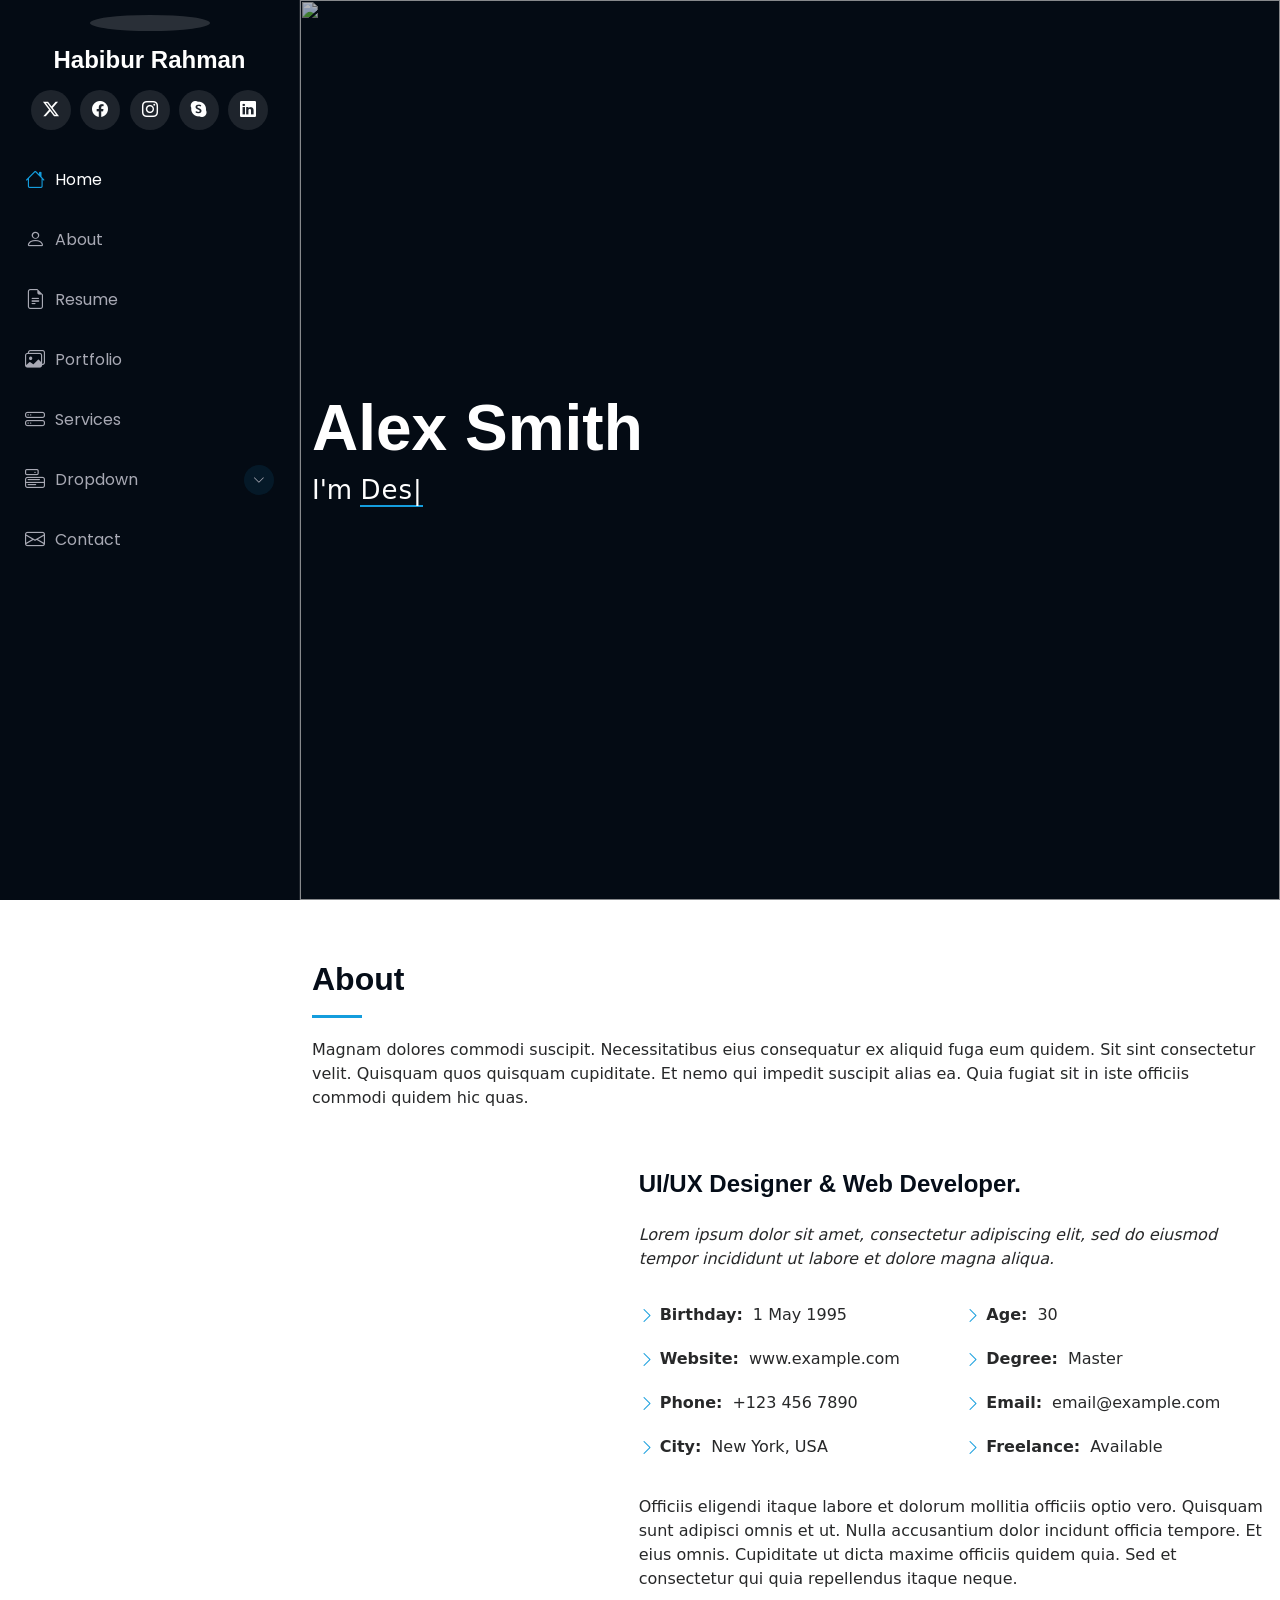
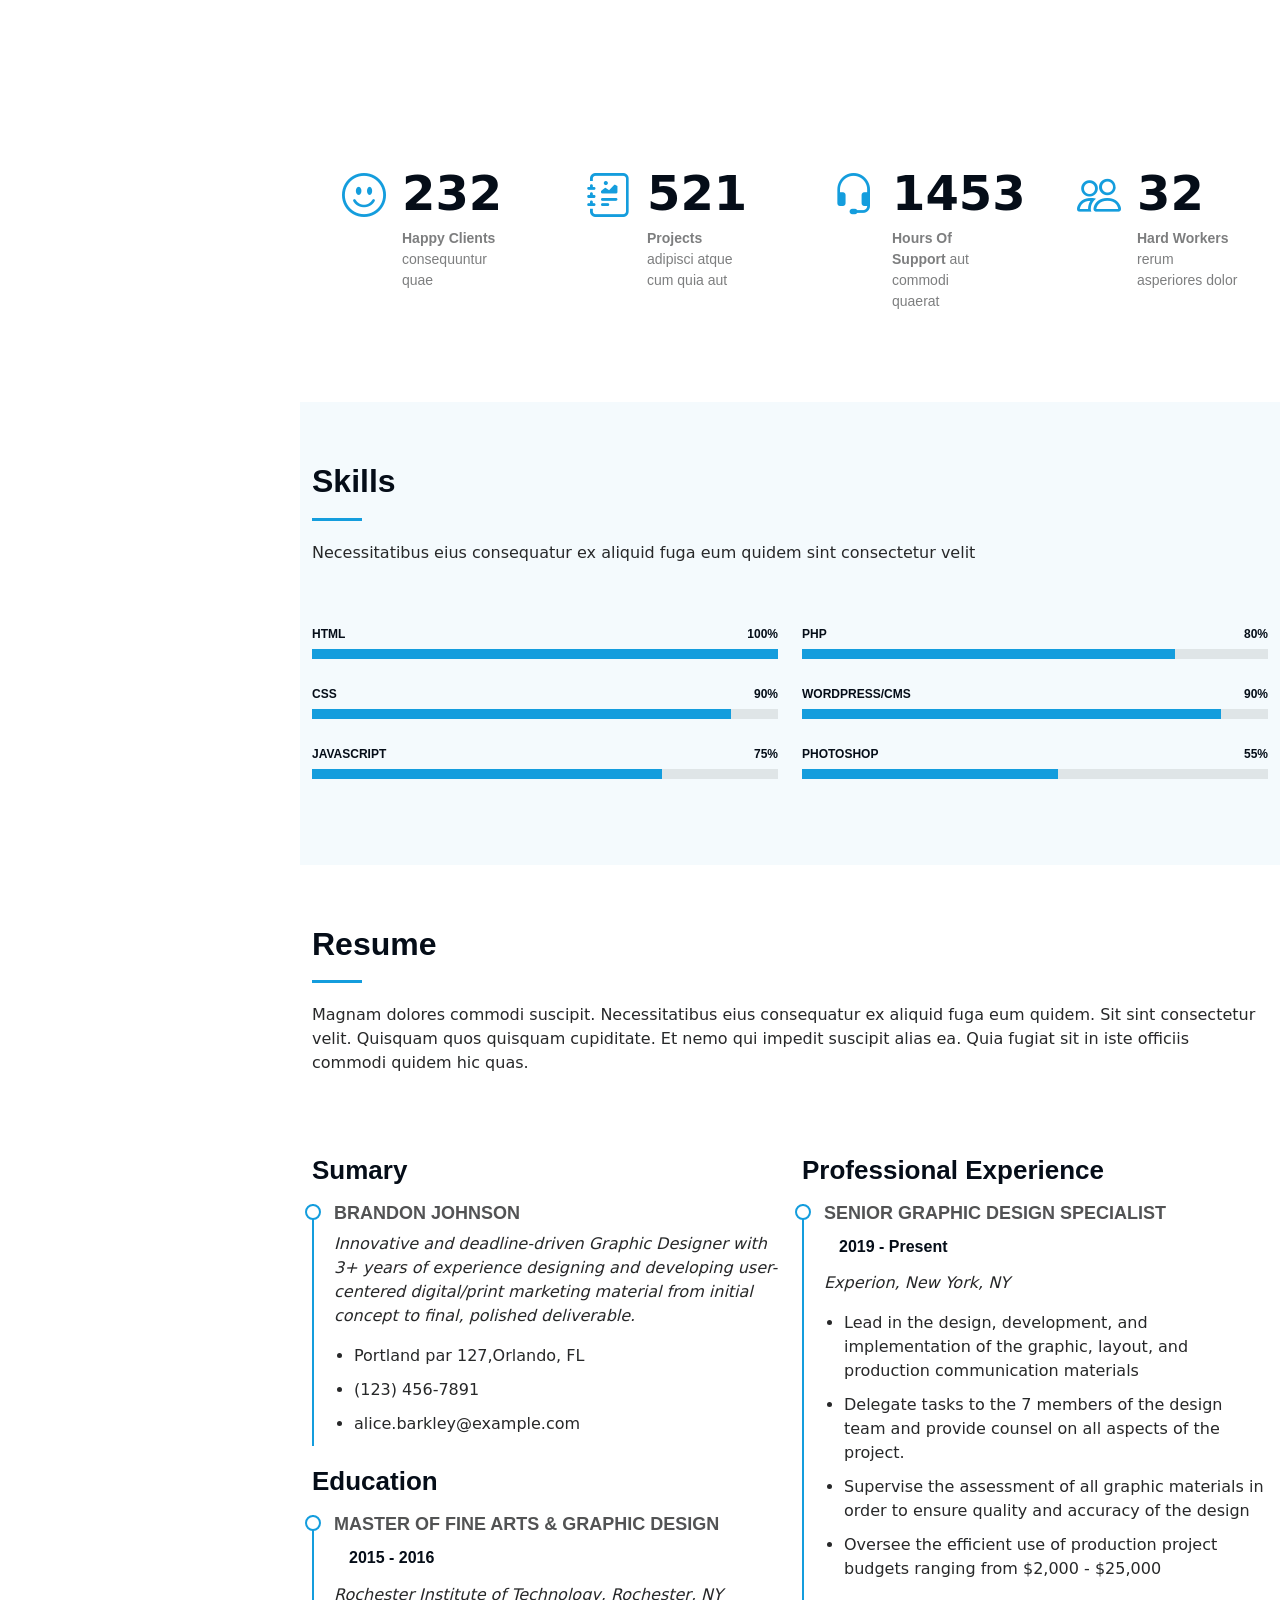
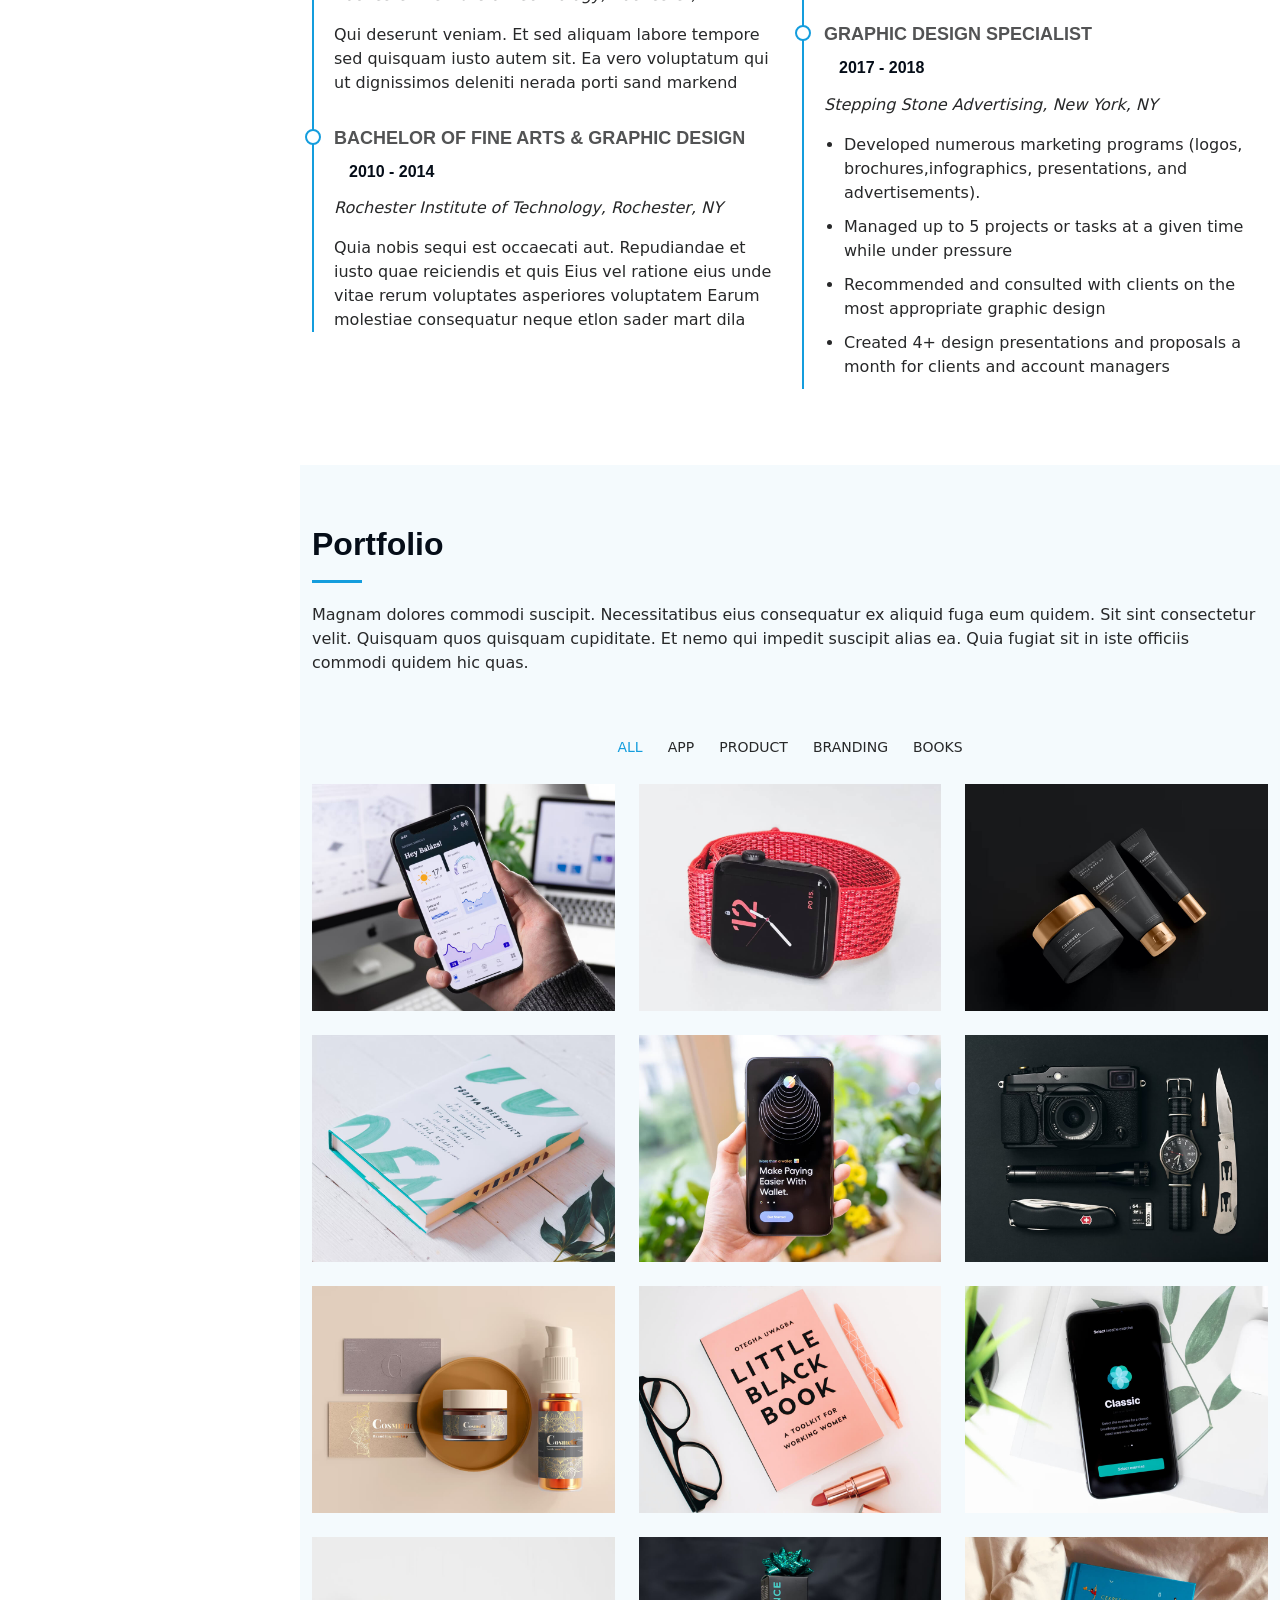
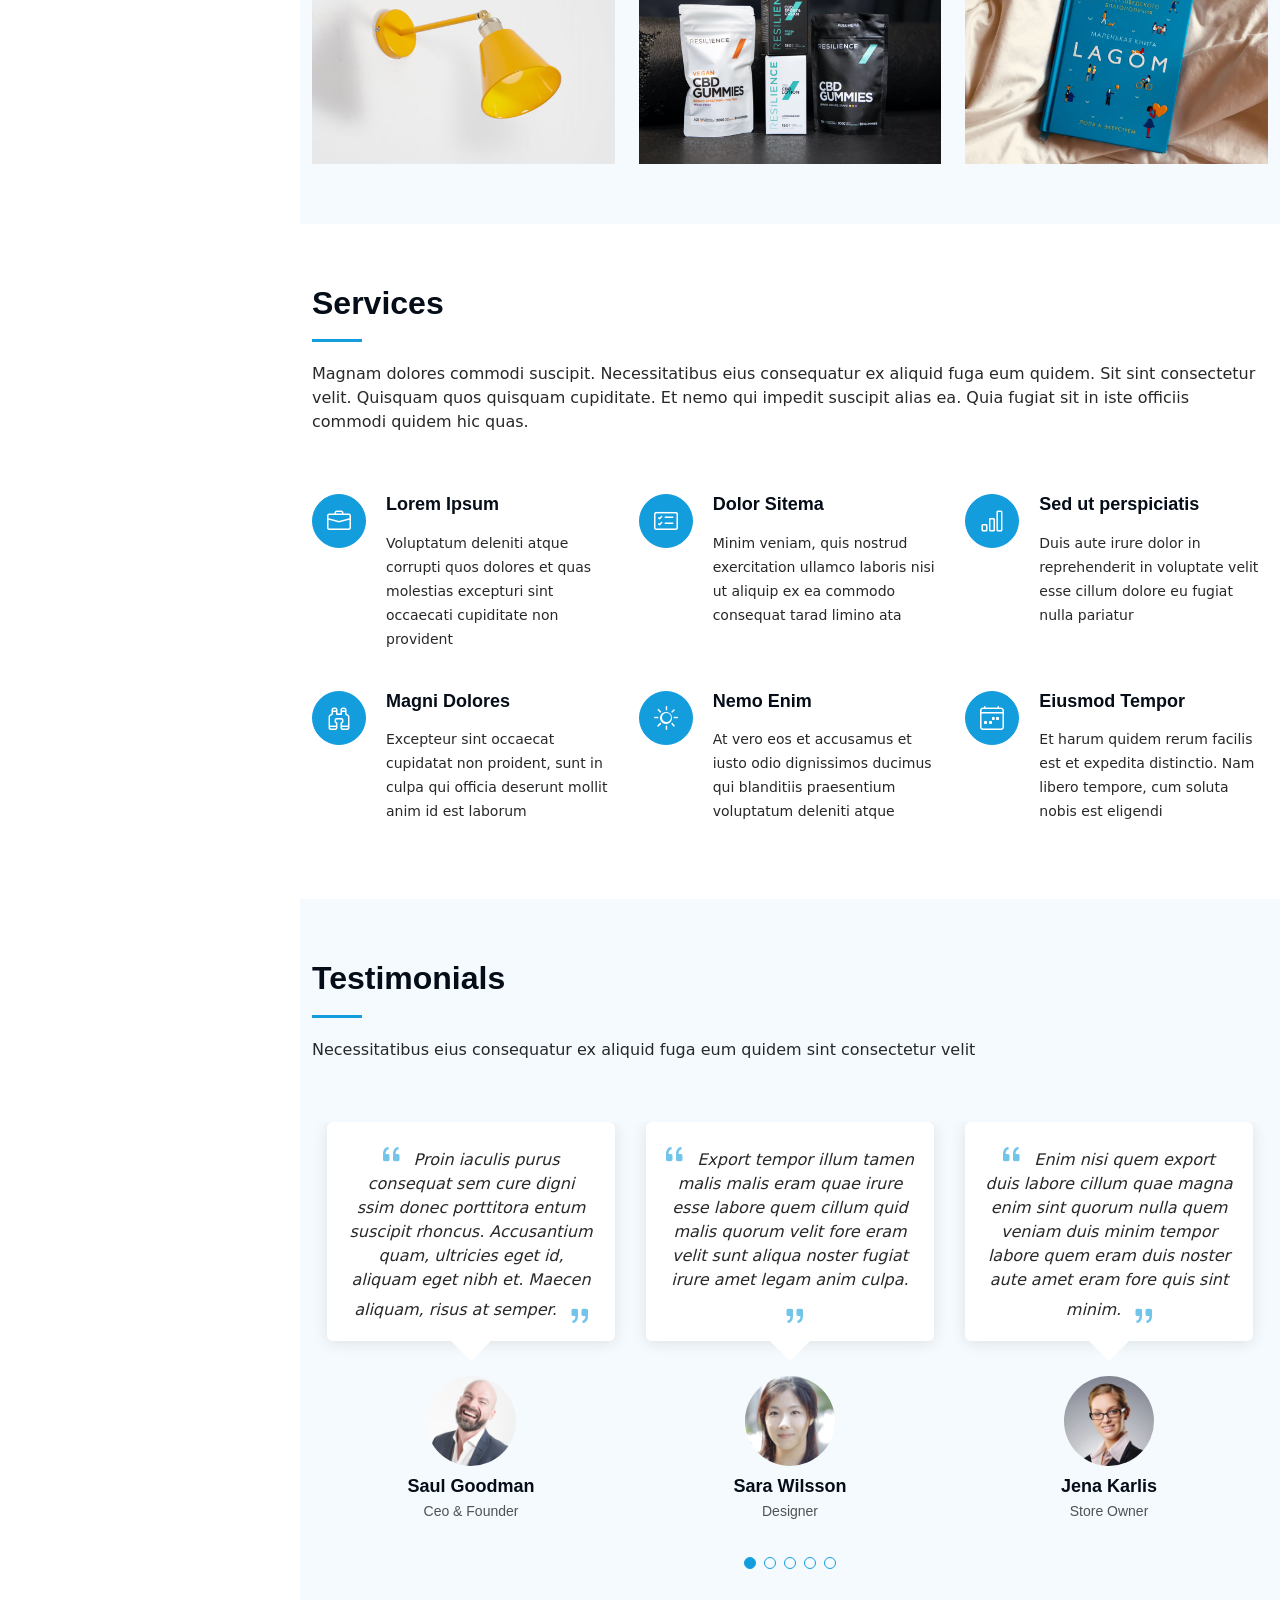
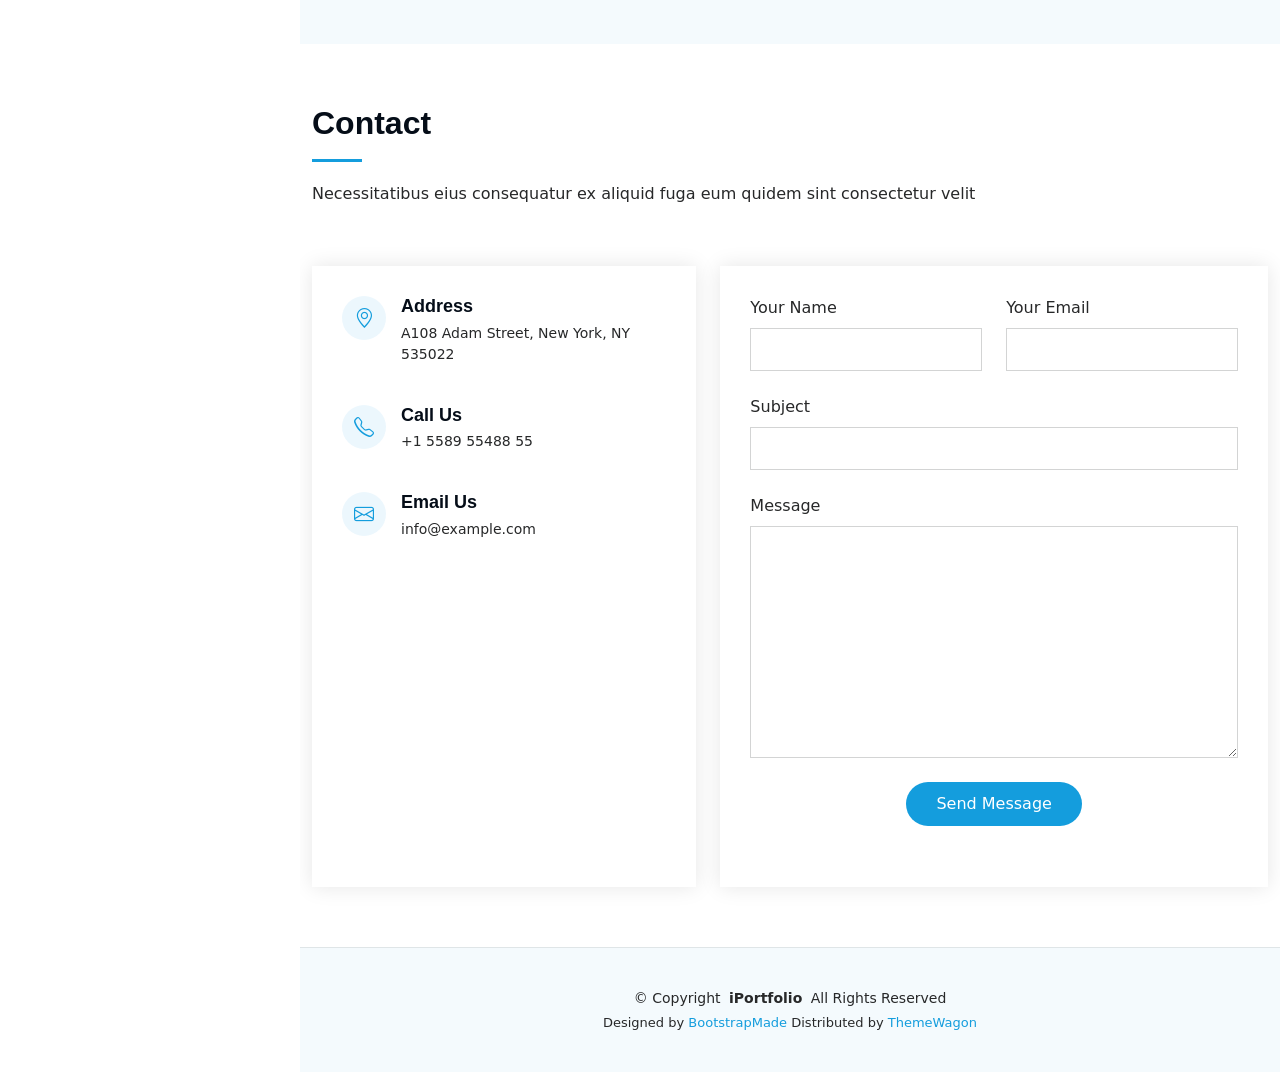
==== commit 762dff30: "Update title and author name in index.html" ====
--- a/index.html
+++ b/index.html
@@ -4,7 +4,7 @@
 <head>
   <meta charset="utf-8">
   <meta content="width=device-width, initial-scale=1.0" name="viewport">
-  <title>Index - iPortfolio Bootstrap Template</title>
+  <title>About - Habibur Rahman</title>
   <meta content="" name="description">
   <meta content="" name="keywords">
 
@@ -28,7 +28,7 @@
   <link href="assets/css/main.css" rel="stylesheet">
 
   <!-- =======================================================
-  * Template Name: iPortfolio
+  * Template Name: Habibur Rahman
   * Template URL: https://bootstrapmade.com/iportfolio-bootstrap-portfolio-websites-template/
   * Updated: Jun 29 2024 with Bootstrap v5.3.3
   * Author: BootstrapMade.com
@@ -48,7 +48,7 @@
     <a href="index.html" class="logo d-flex align-items-center justify-content-center">
       <!-- Uncomment the line below if you also wish to use an image logo -->
       <!-- <img src="assets/img/logo.png" alt=""> -->
-      <h1 class="sitename">Alex Smith</h1>
+      <h1 class="sitename">Habibur Rahman</h1>
     </a>
 
     <div class="social-links text-center">
@@ -827,4 +827,4 @@
 
 </body>
 
-</html>+</html>
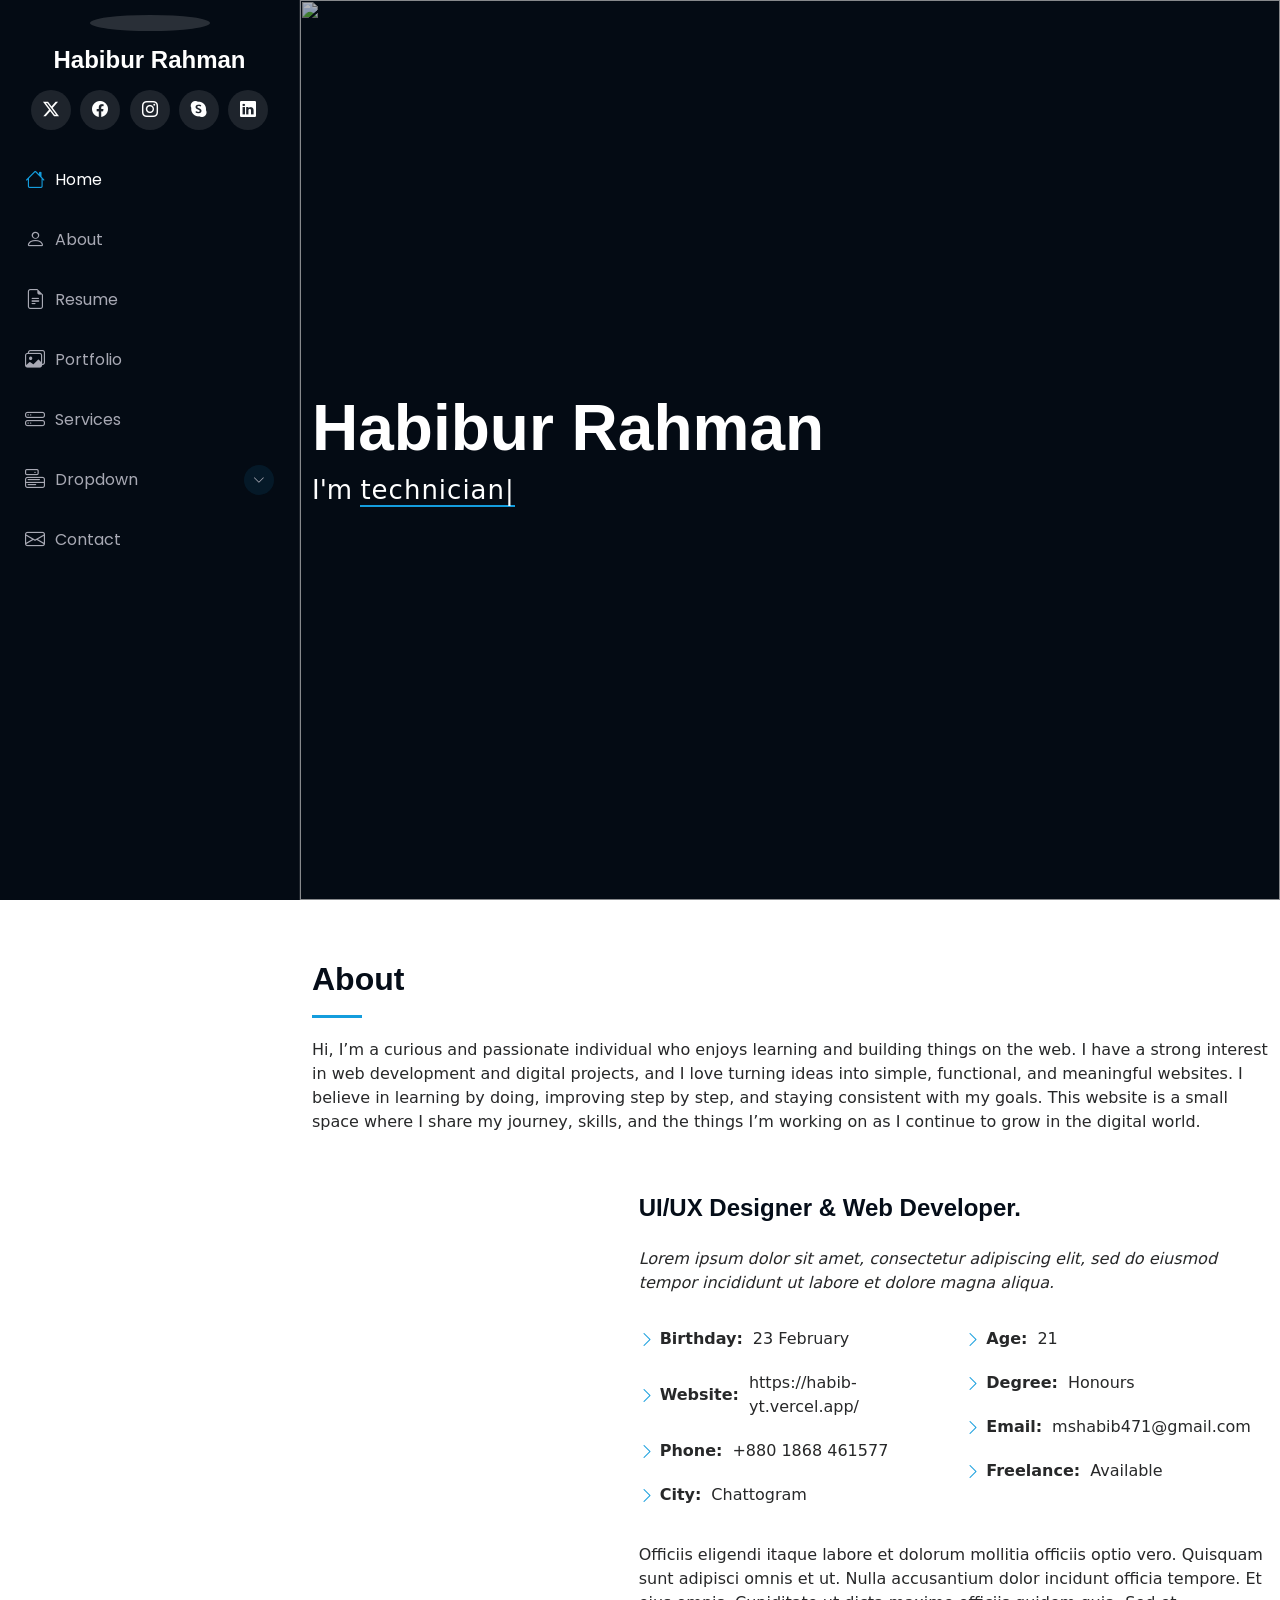
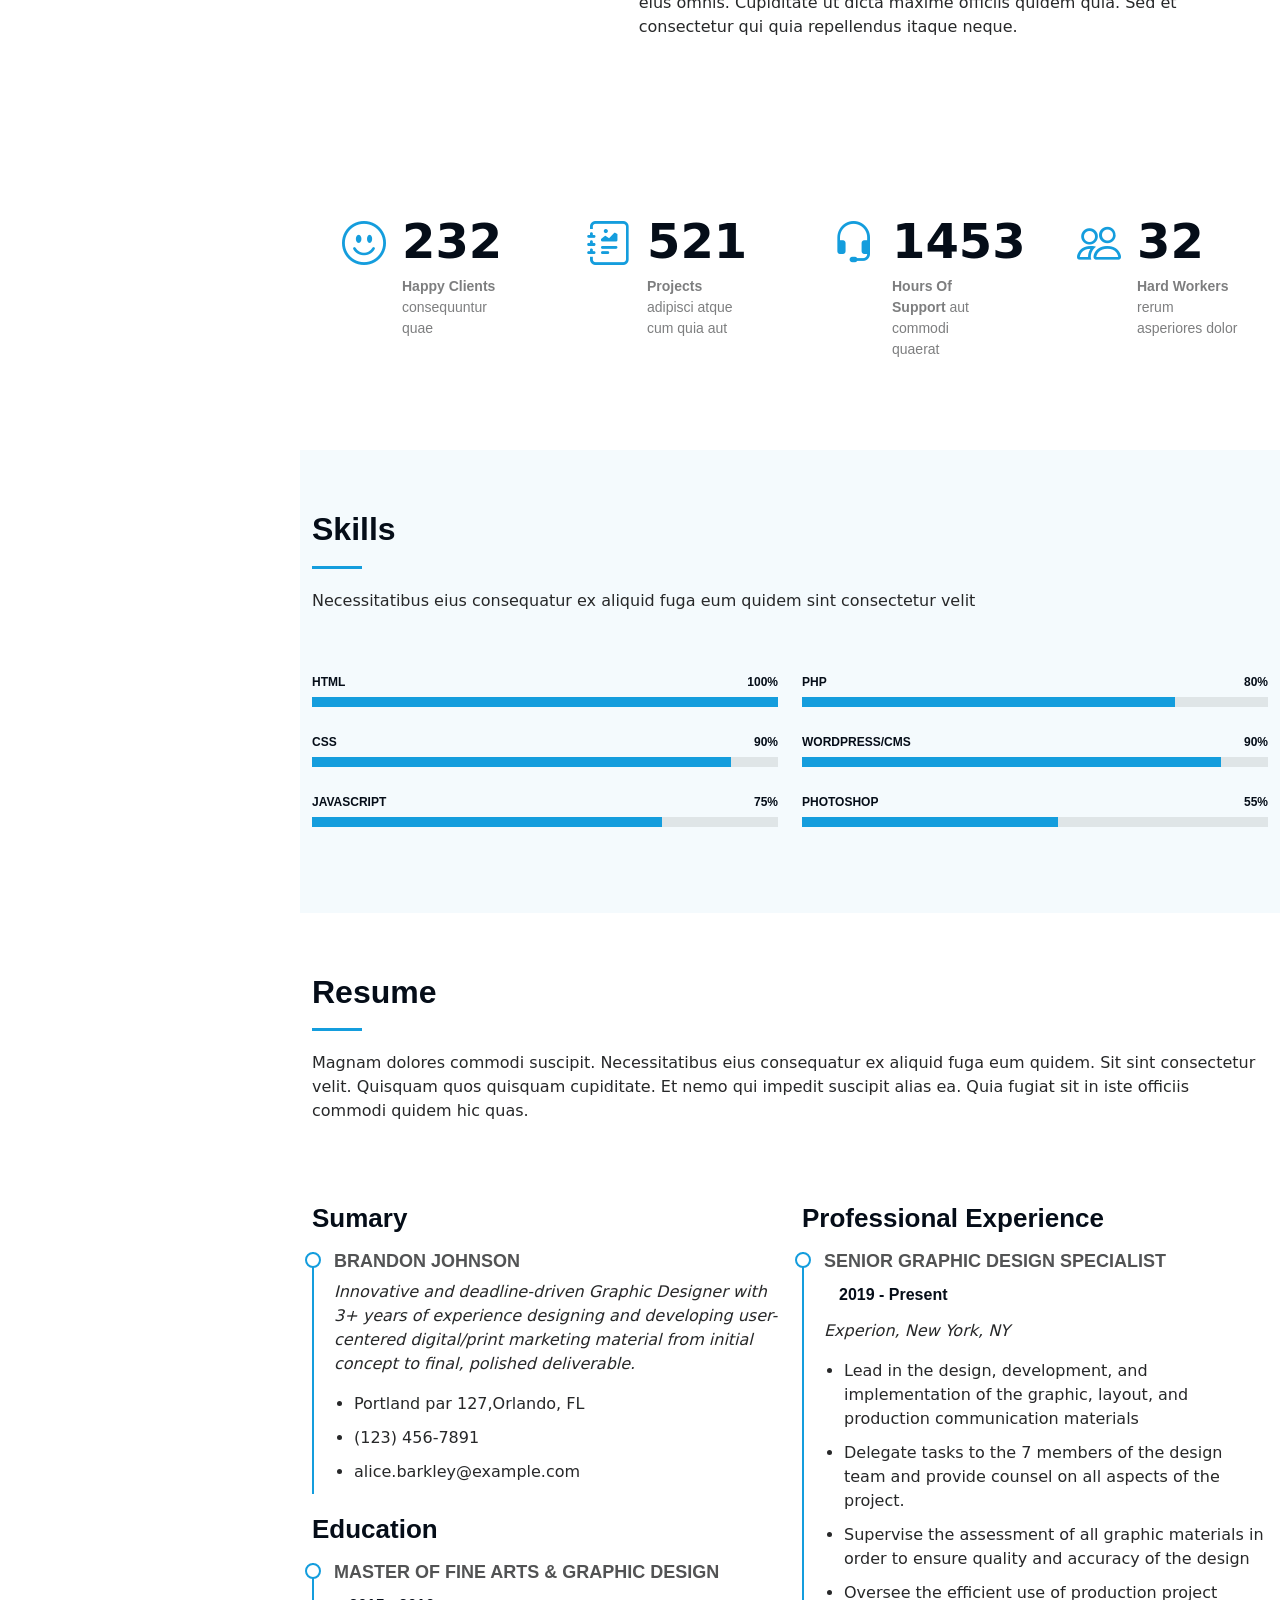
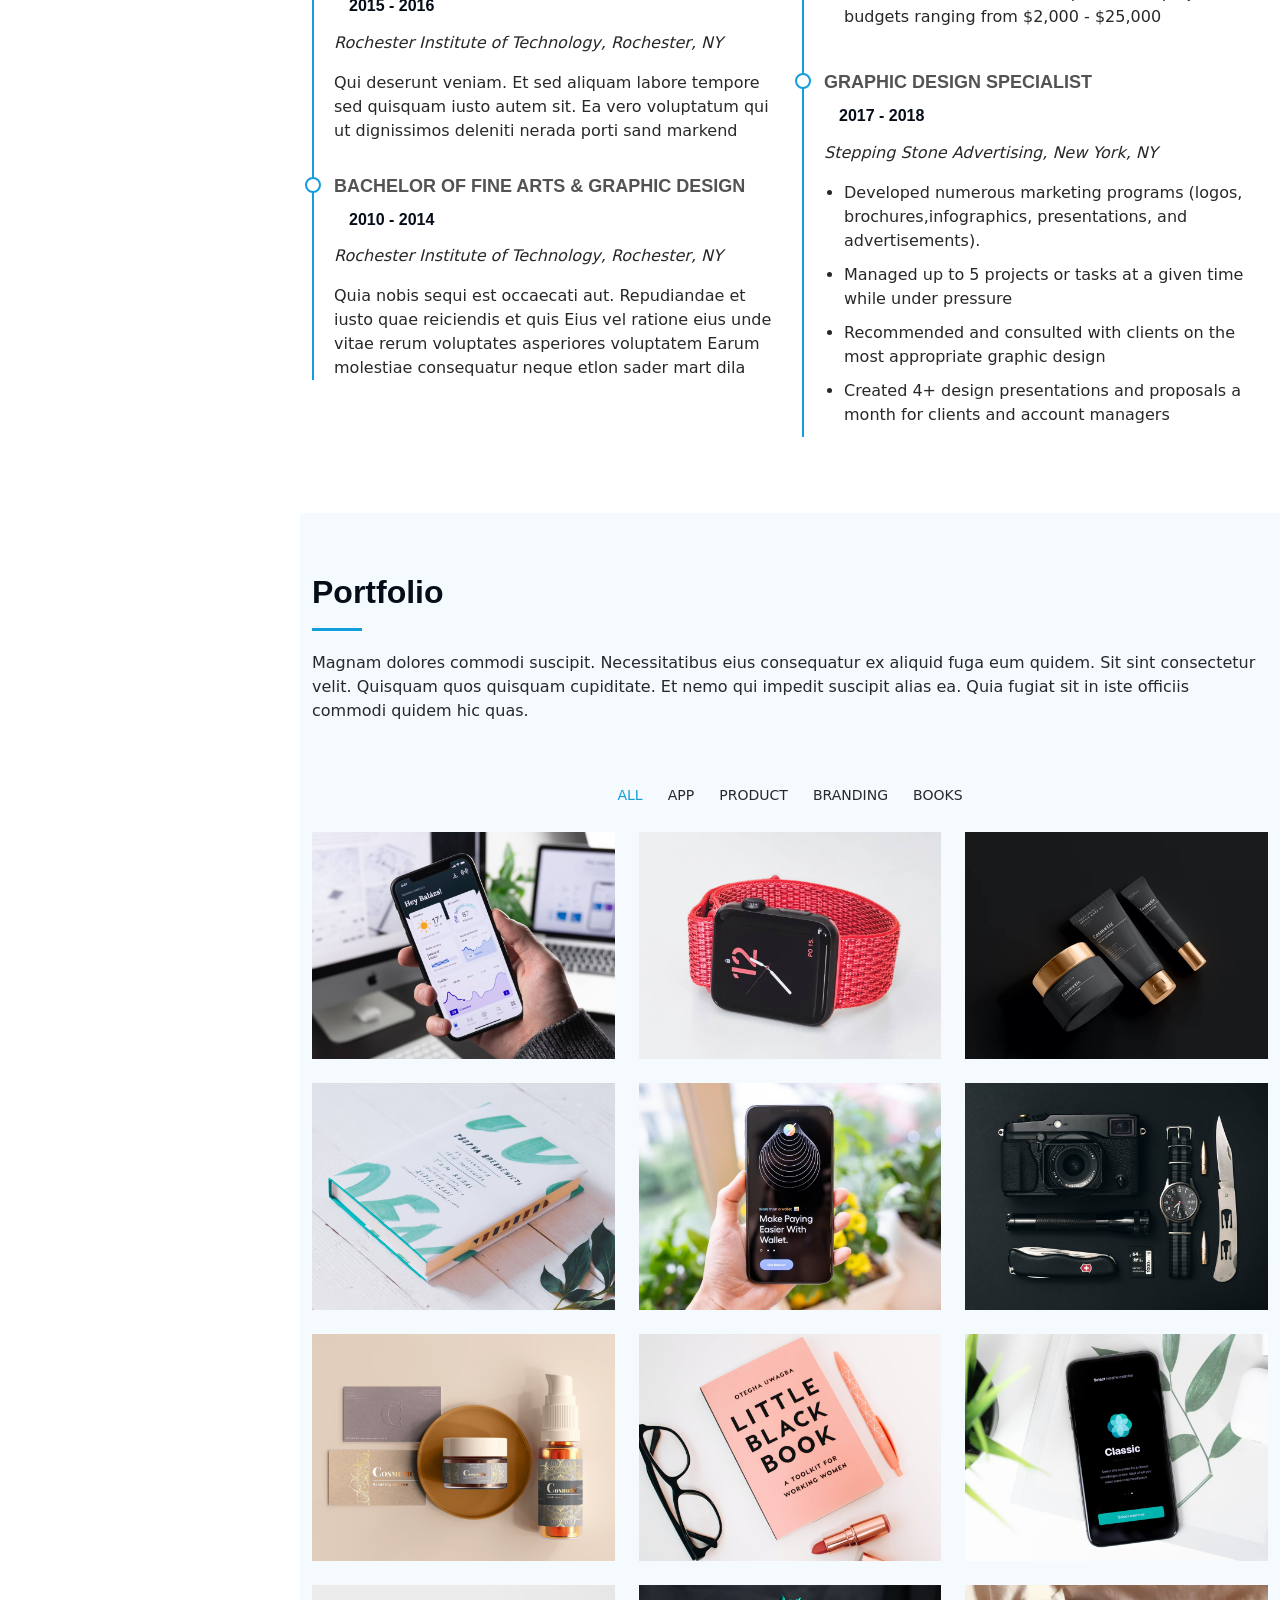
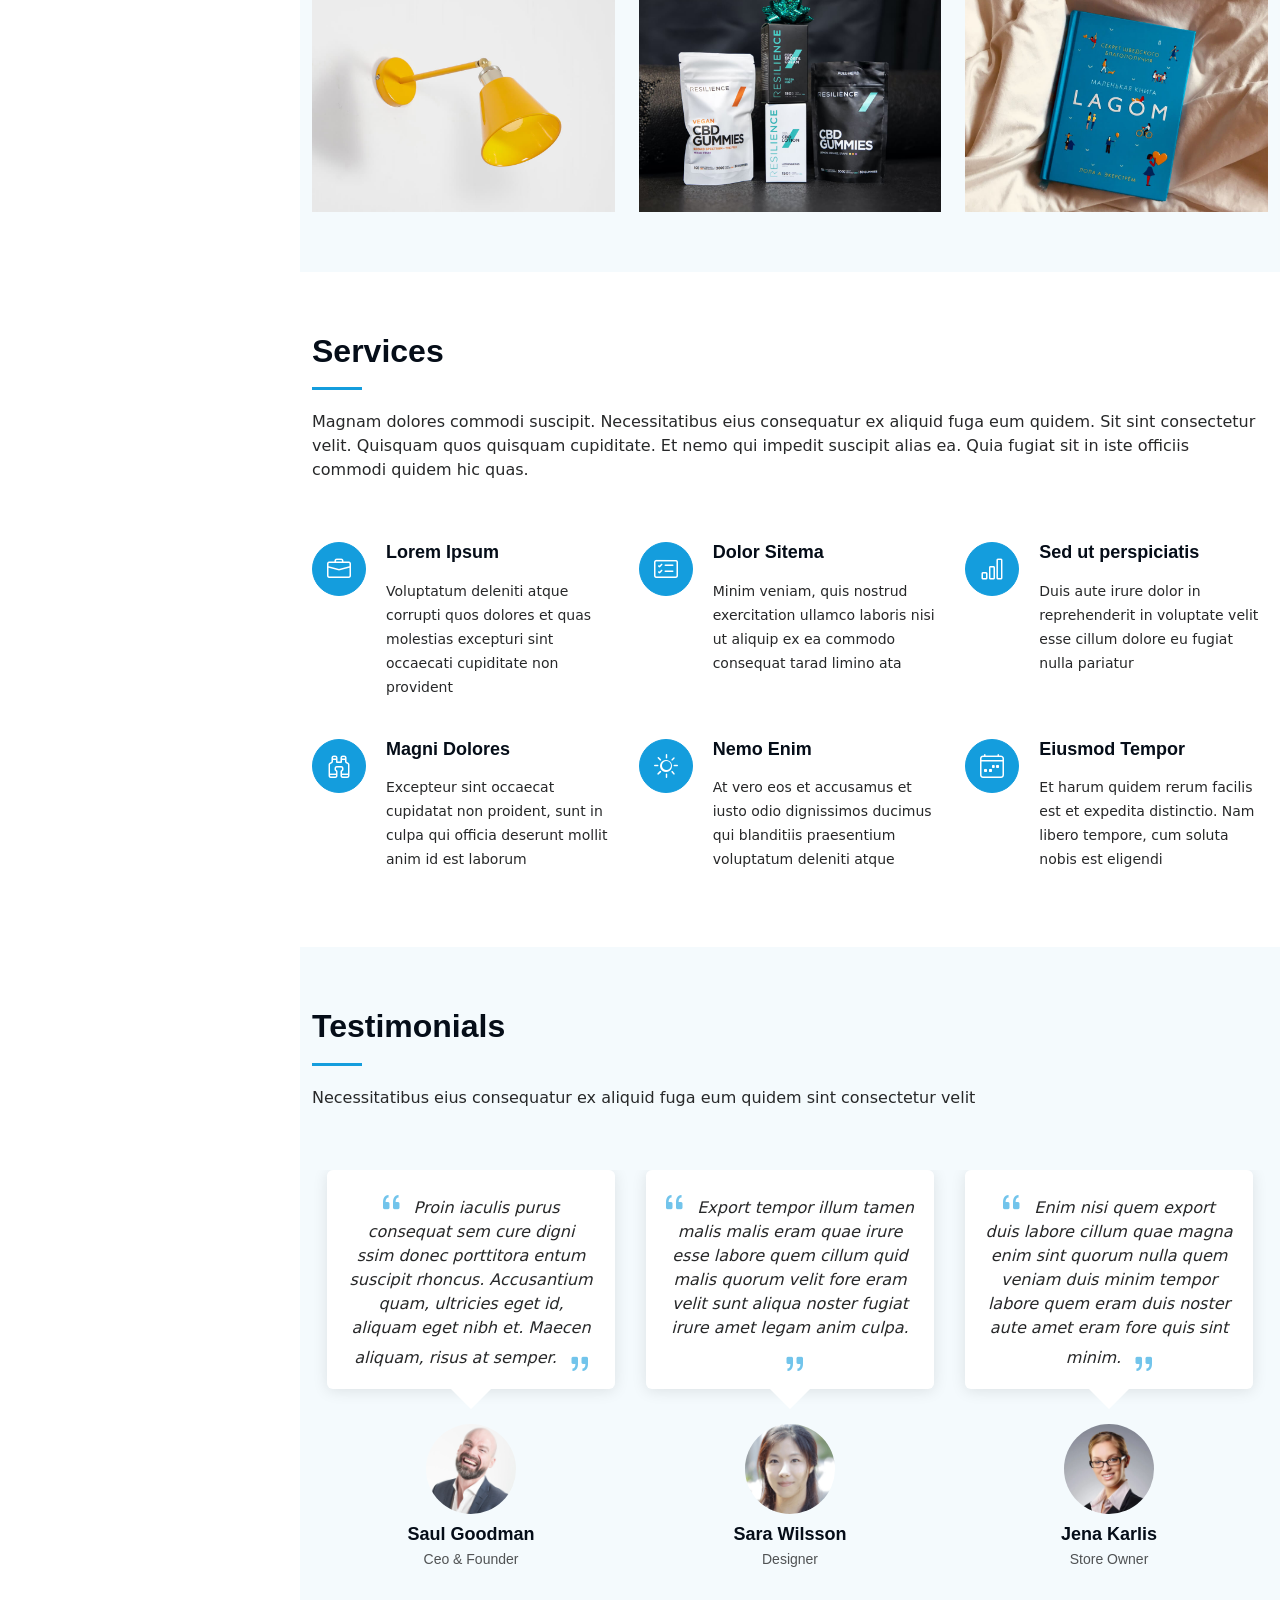
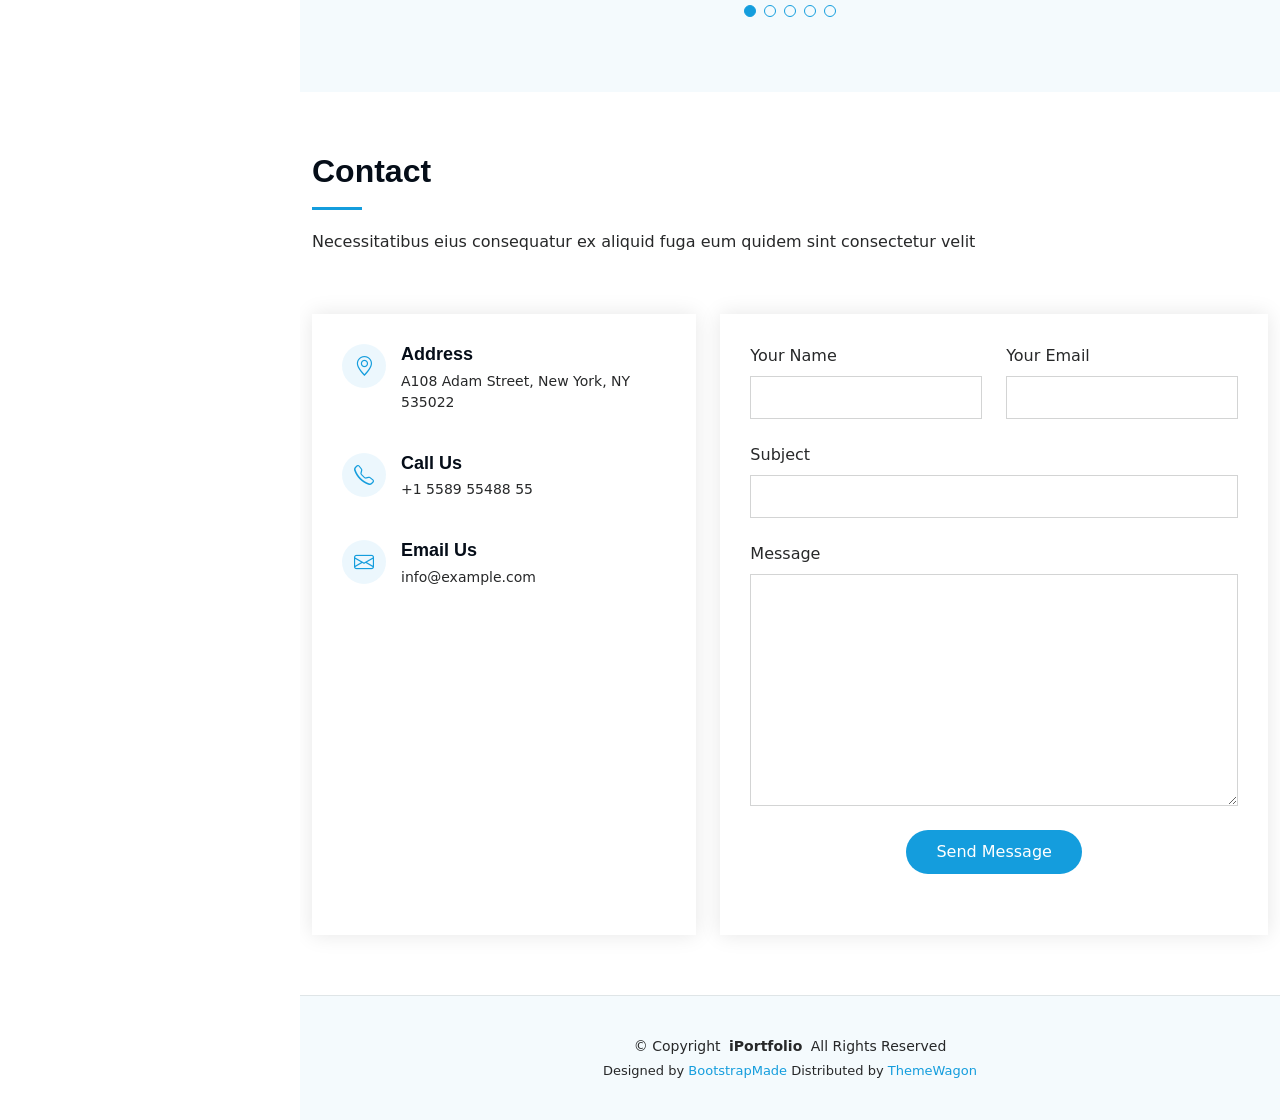
==== commit 689b994c: "Update index.html" ====
--- a/index.html
+++ b/index.html
@@ -27,13 +27,6 @@
   <!-- Main CSS File -->
   <link href="assets/css/main.css" rel="stylesheet">
 
-  <!-- =======================================================
-  * Template Name: Habibur Rahman
-  * Template URL: https://bootstrapmade.com/iportfolio-bootstrap-portfolio-websites-template/
-  * Updated: Jun 29 2024 with Bootstrap v5.3.3
-  * Author: BootstrapMade.com
-  * License: https://bootstrapmade.com/license/
-  ======================================================== -->
 </head>
 
 <body class="index-page">
@@ -97,8 +90,8 @@
       <img src="assets/img/hero-bg.jpg" alt="" data-aos="fade-in" class="">
 
       <div class="container" data-aos="fade-up" data-aos-delay="100">
-        <h2>Alex Smith</h2>
-        <p>I'm <span class="typed" data-typed-items="Designer, Developer, Freelancer, Photographer">Designer</span><span class="typed-cursor typed-cursor--blink" aria-hidden="true"></span><span class="typed-cursor typed-cursor--blink" aria-hidden="true"></span></p>
+        <h2>Habibur Rahman</h2>
+        <p>I'm <span class="typed" data-typed-items="technician, Developer, Freelancer, Photographer">Designer</span><span class="typed-cursor typed-cursor--blink" aria-hidden="true"></span><span class="typed-cursor typed-cursor--blink" aria-hidden="true"></span></p>
       </div>
 
     </section><!-- /Hero Section -->
@@ -109,7 +102,8 @@
       <!-- Section Title -->
       <div class="container section-title" data-aos="fade-up">
         <h2>About</h2>
-        <p>Magnam dolores commodi suscipit. Necessitatibus eius consequatur ex aliquid fuga eum quidem. Sit sint consectetur velit. Quisquam quos quisquam cupiditate. Et nemo qui impedit suscipit alias ea. Quia fugiat sit in iste officiis commodi quidem hic quas.</p>
+        <p>Hi, I’m a curious and passionate individual who enjoys learning and building things on the web. I have a strong interest in web development and digital projects, and I love turning ideas into simple, functional, and meaningful websites.
+I believe in learning by doing, improving step by step, and staying consistent with my goals. This website is a small space where I share my journey, skills, and the things I’m working on as I continue to grow in the digital world.</p>
       </div><!-- End Section Title -->
 
       <div class="container" data-aos="fade-up" data-aos-delay="100">
@@ -127,17 +121,17 @@
             <div class="row">
               <div class="col-lg-6">
                 <ul>
-                  <li><i class="bi bi-chevron-right"></i> <strong>Birthday:</strong> <span>1 May 1995</span></li>
-                  <li><i class="bi bi-chevron-right"></i> <strong>Website:</strong> <span>www.example.com</span></li>
-                  <li><i class="bi bi-chevron-right"></i> <strong>Phone:</strong> <span>+123 456 7890</span></li>
-                  <li><i class="bi bi-chevron-right"></i> <strong>City:</strong> <span>New York, USA</span></li>
+                  <li><i class="bi bi-chevron-right"></i> <strong>Birthday:</strong> <span>23 February </span></li>
+                  <li><i class="bi bi-chevron-right"></i> <strong>Website:</strong> <span>https://habib-yt.vercel.app/</span></li>
+                  <li><i class="bi bi-chevron-right"></i> <strong>Phone:</strong> <span>+880 1868 461577</span></li>
+                  <li><i class="bi bi-chevron-right"></i> <strong>City:</strong> <span>Chattogram</span></li>
                 </ul>
               </div>
               <div class="col-lg-6">
                 <ul>
-                  <li><i class="bi bi-chevron-right"></i> <strong>Age:</strong> <span>30</span></li>
-                  <li><i class="bi bi-chevron-right"></i> <strong>Degree:</strong> <span>Master</span></li>
-                  <li><i class="bi bi-chevron-right"></i> <strong>Email:</strong> <span>email@example.com</span></li>
+                  <li><i class="bi bi-chevron-right"></i> <strong>Age:</strong> <span>21</span></li>
+                  <li><i class="bi bi-chevron-right"></i> <strong>Degree:</strong> <span>Honours</span></li>
+                  <li><i class="bi bi-chevron-right"></i> <strong>Email:</strong> <span>mshabib471@gmail.com</span></li>
                   <li><i class="bi bi-chevron-right"></i> <strong>Freelance:</strong> <span>Available</span></li>
                 </ul>
               </div>
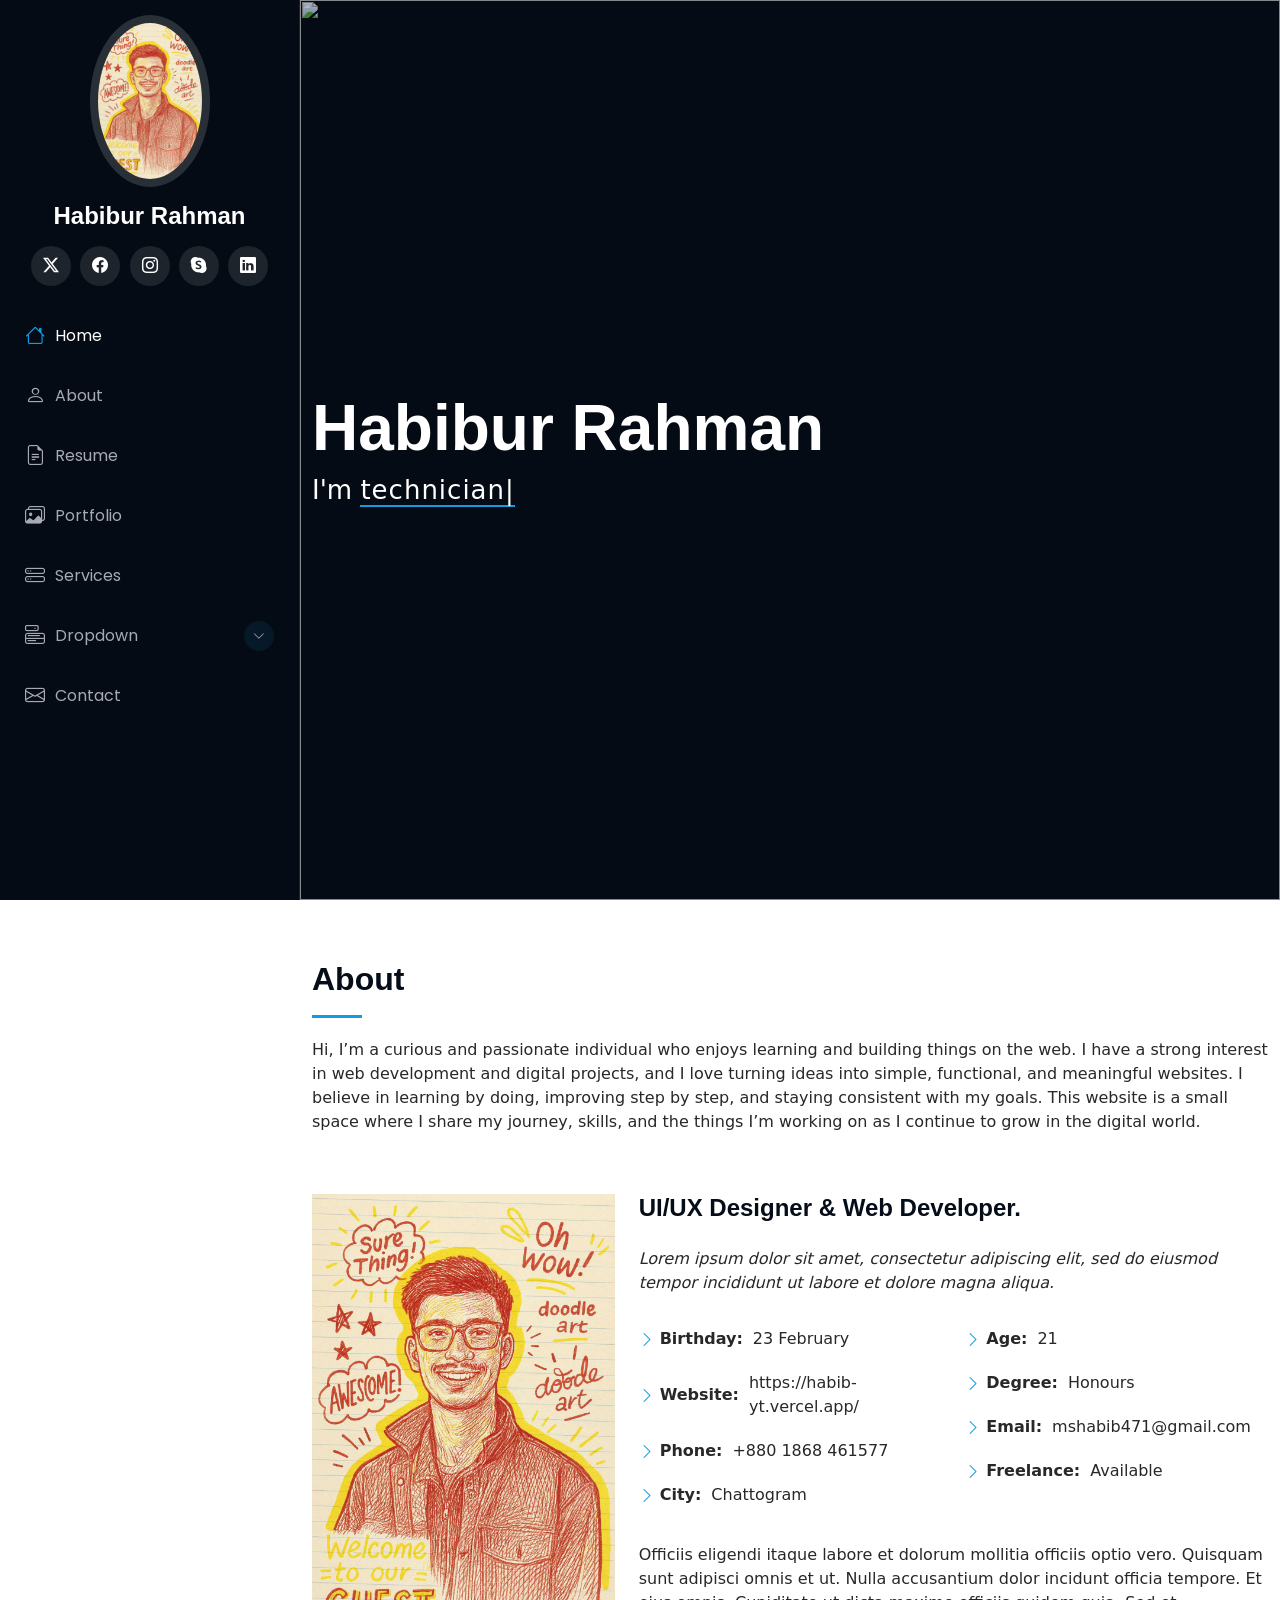
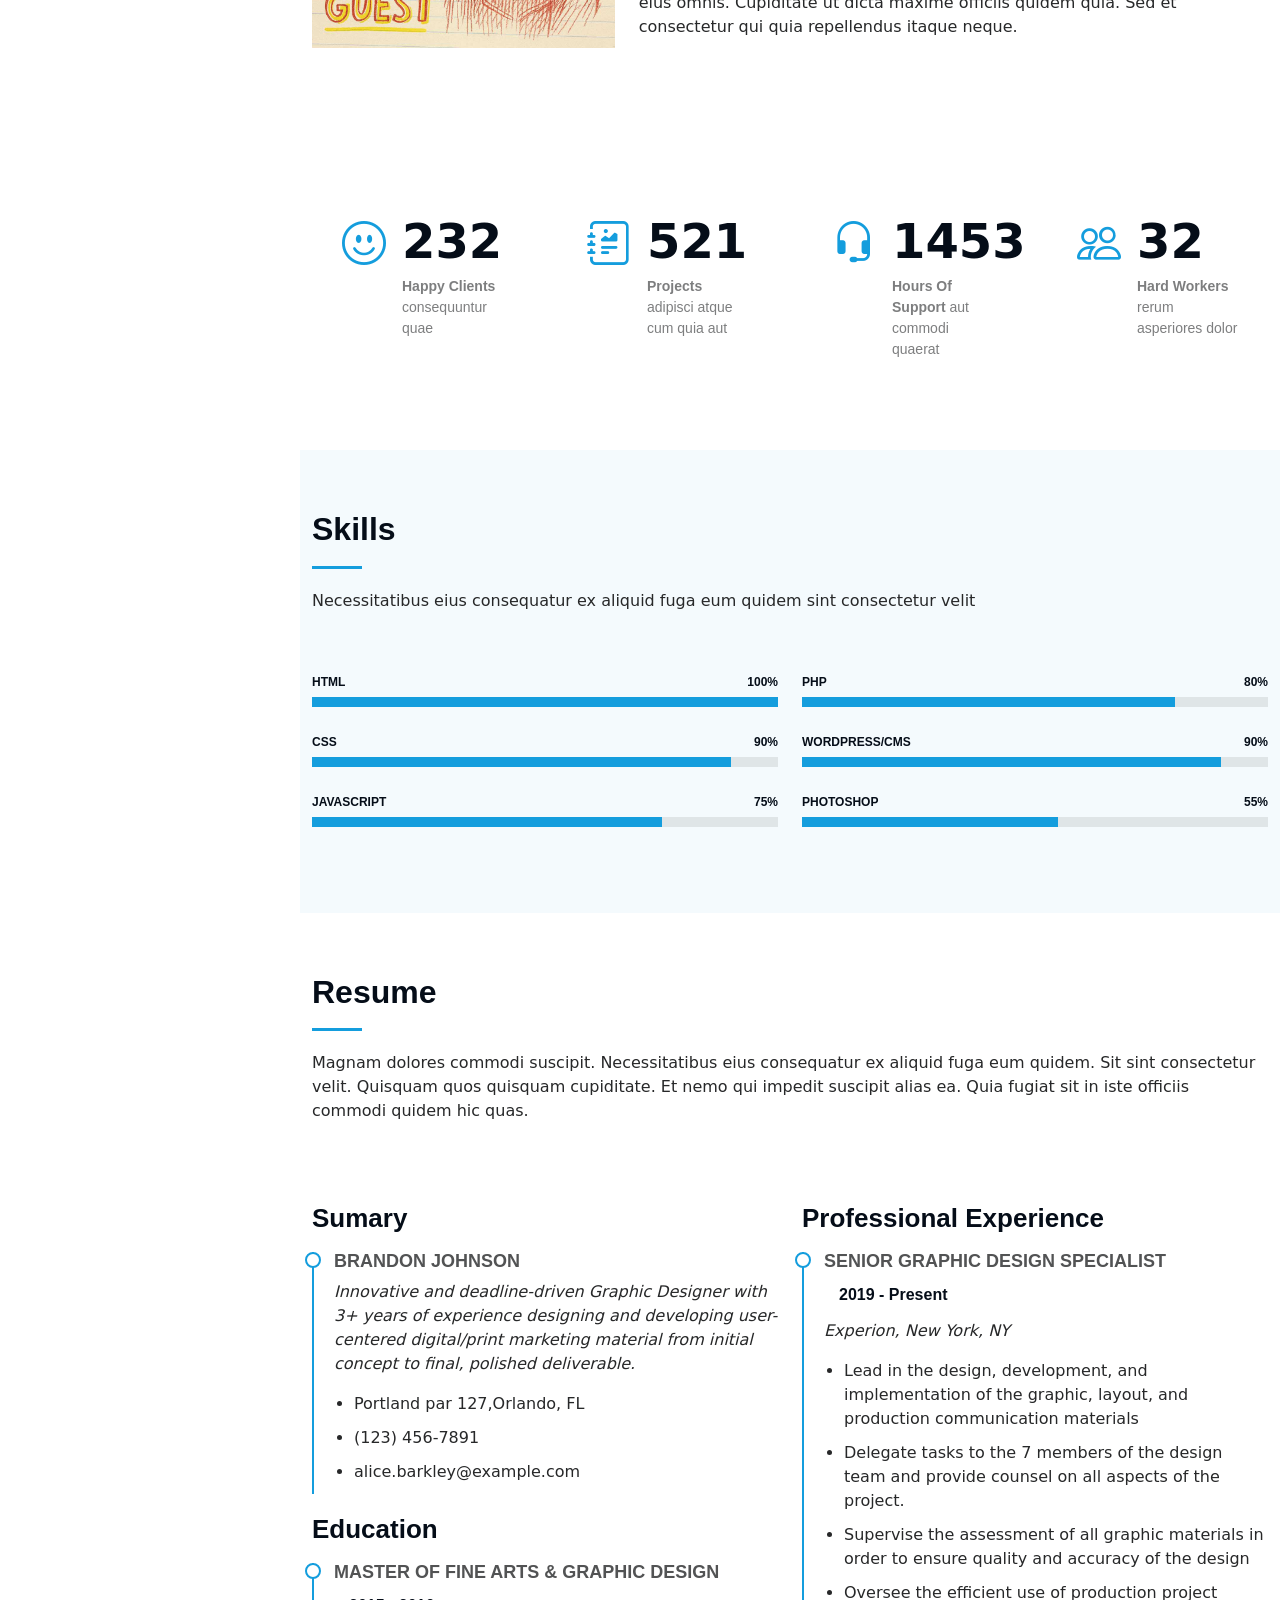
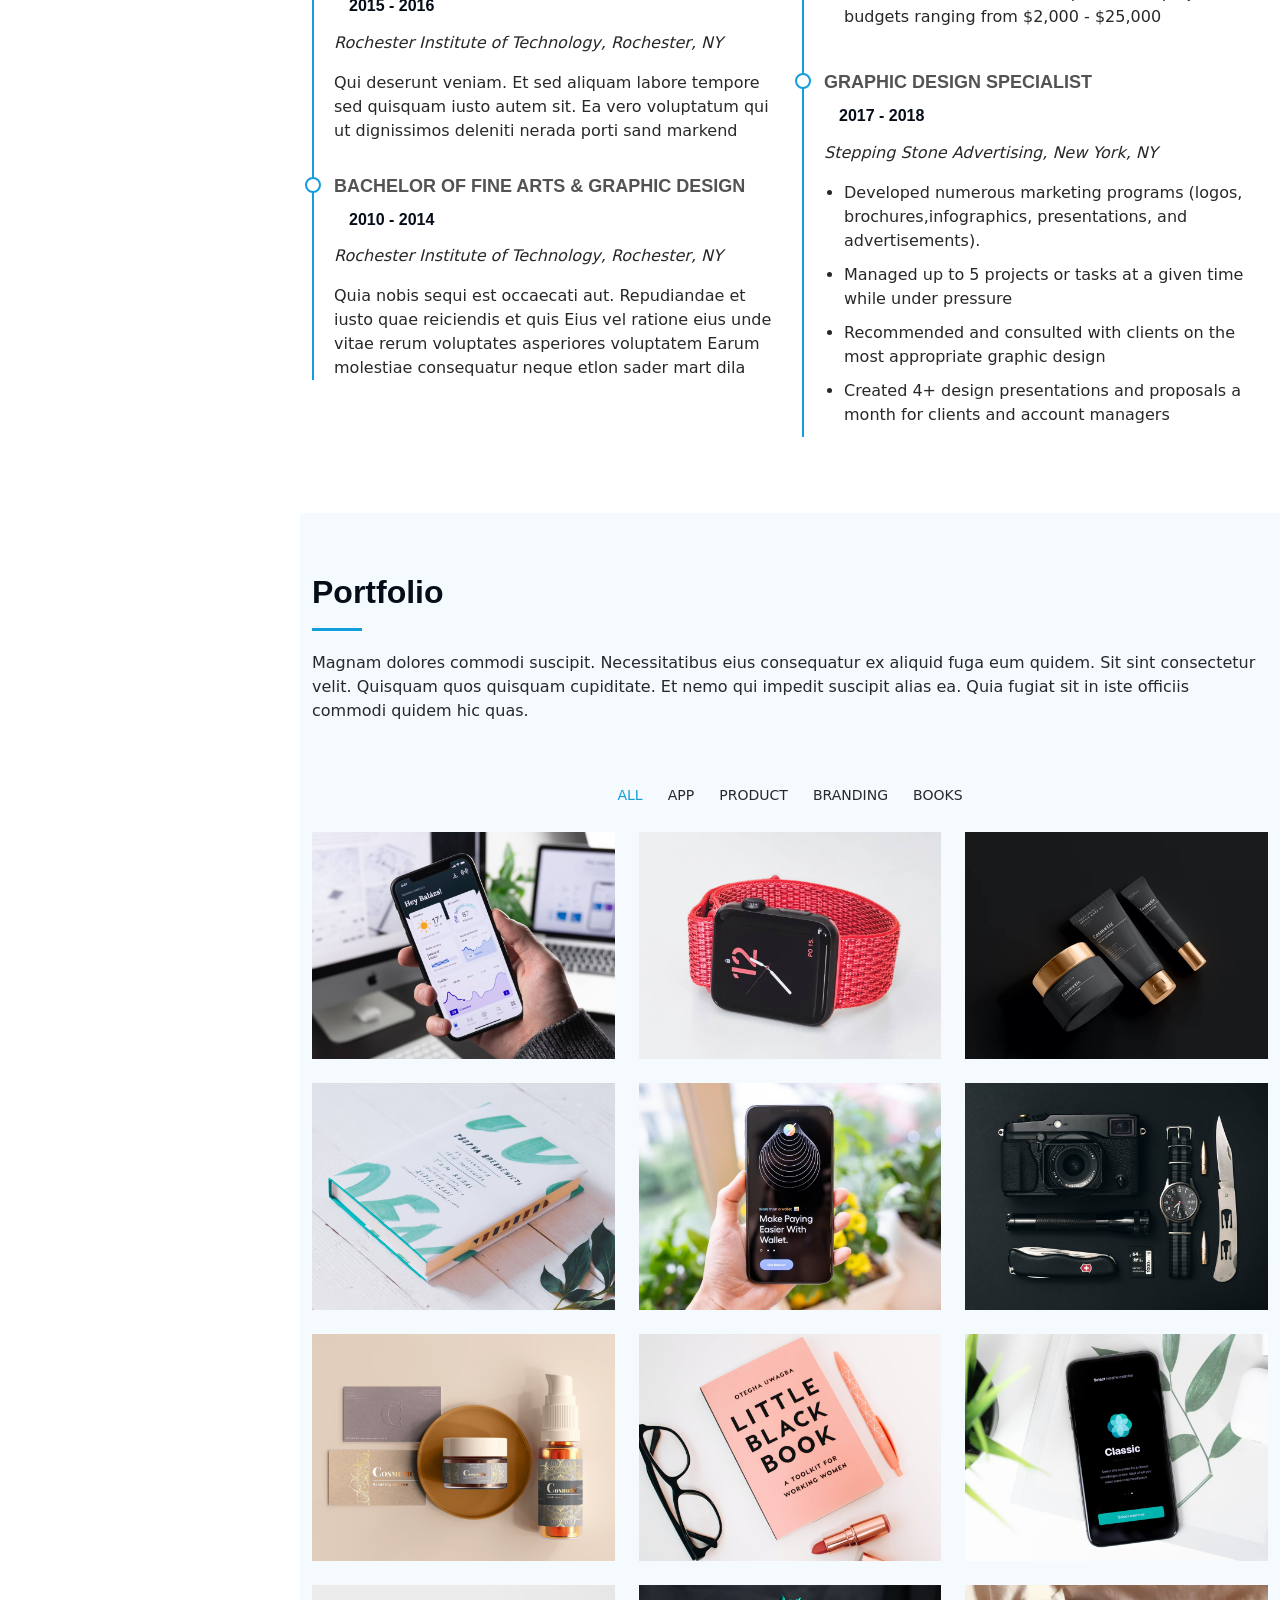
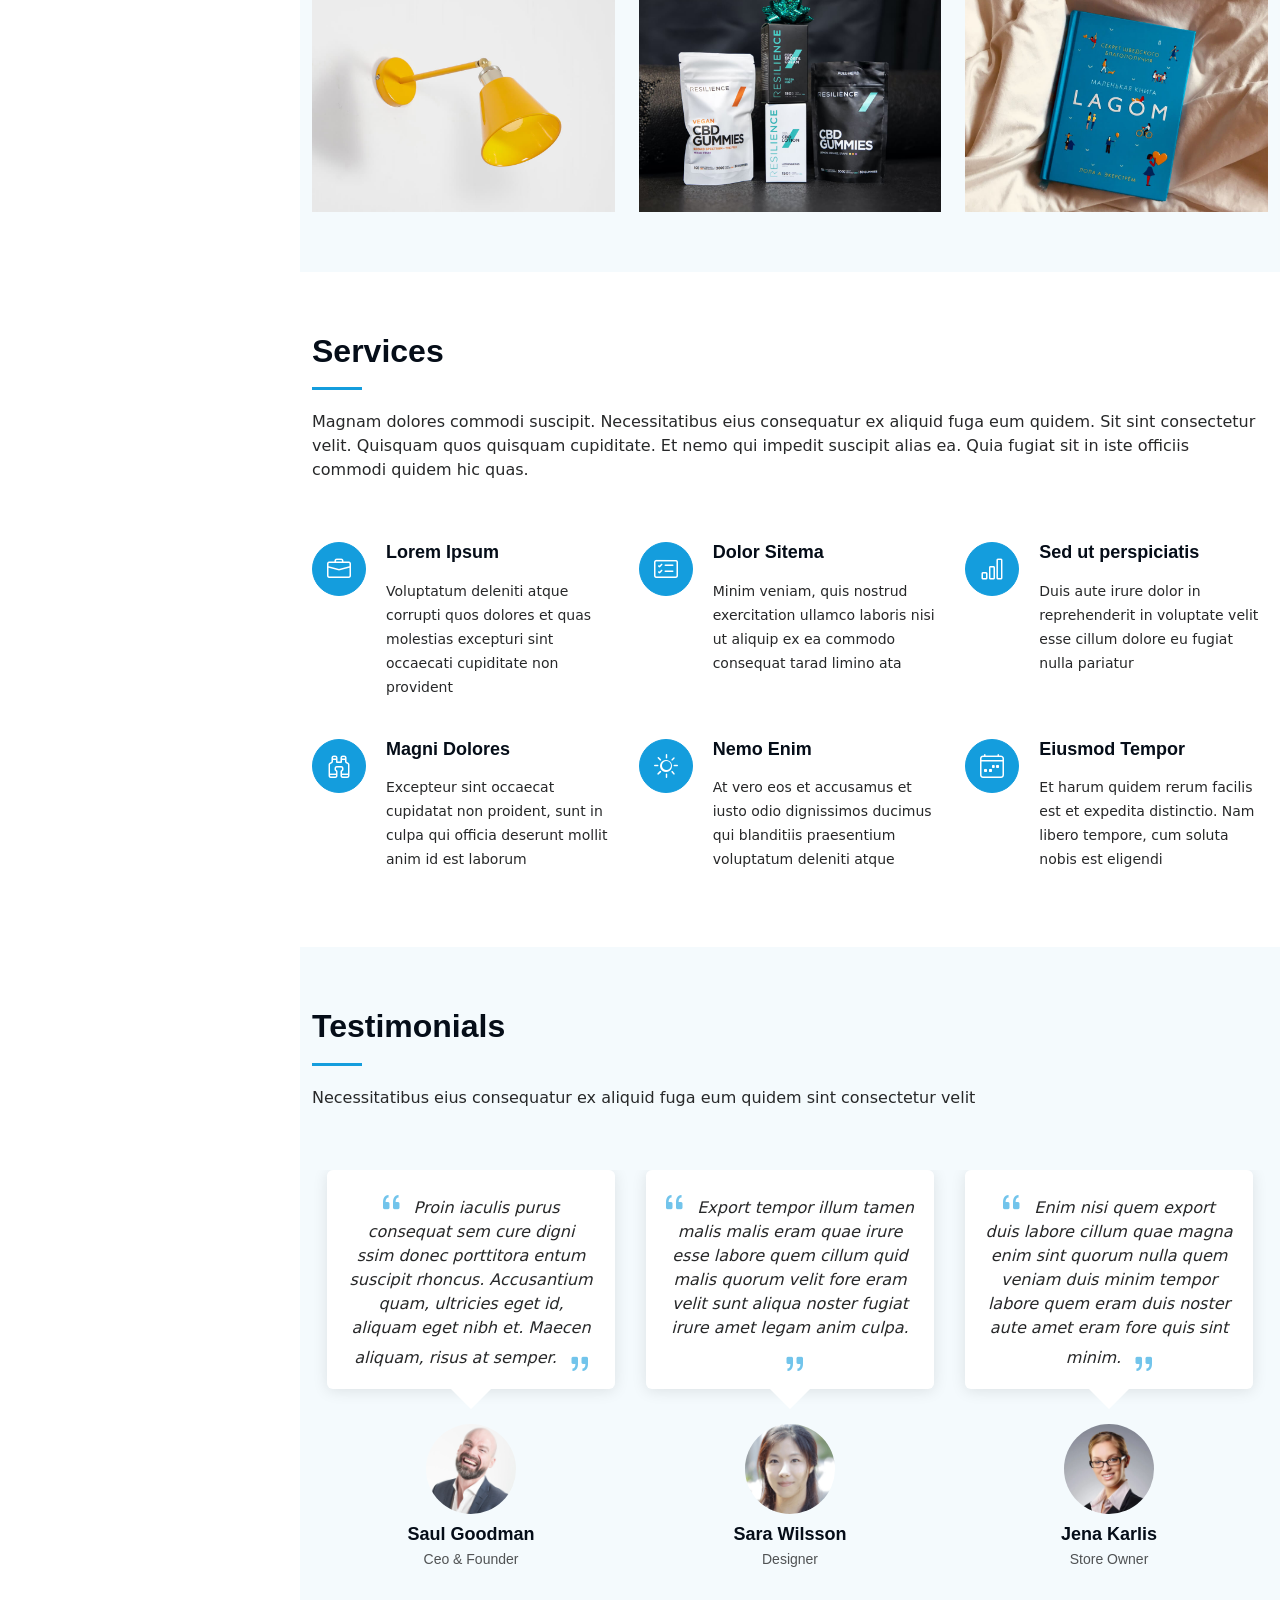
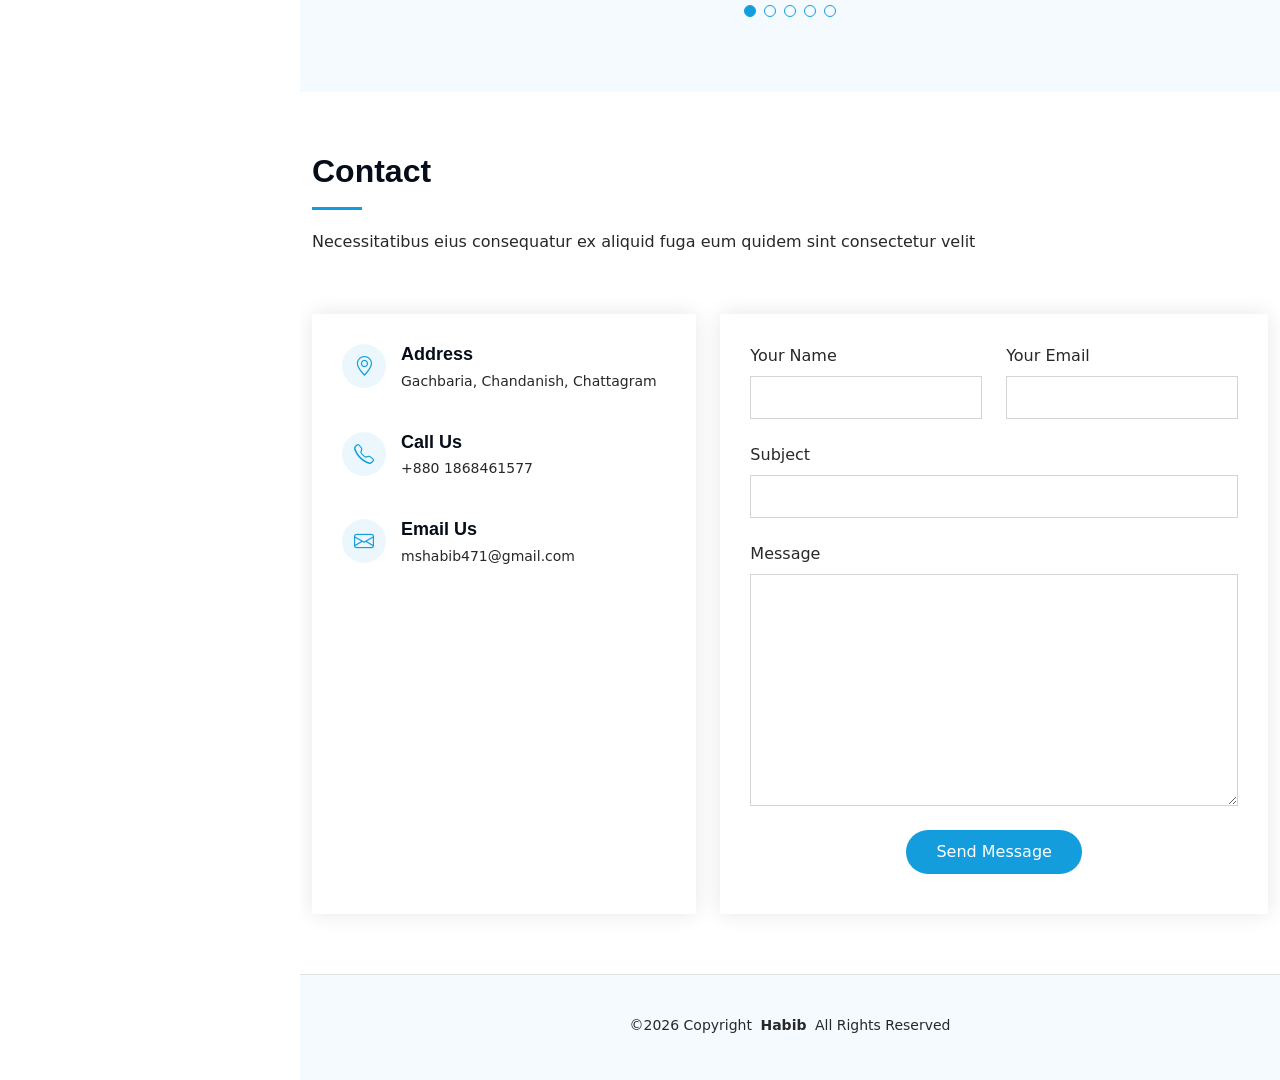
==== commit 6531ef88: "Update index.html" ====
--- a/index.html
+++ b/index.html
@@ -713,7 +713,7 @@
                 <i class="bi bi-geo-alt flex-shrink-0"></i>
                 <div>
                   <h3>Address</h3>
-                  <p>A108 Adam Street, New York, NY 535022</p>
+                  <p>Gachbaria, Chandanish, Chattagram</p>
                 </div>
               </div><!-- End Info Item -->
 
@@ -721,7 +721,7 @@
                 <i class="bi bi-telephone flex-shrink-0"></i>
                 <div>
                   <h3>Call Us</h3>
-                  <p>+1 5589 55488 55</p>
+                  <p>+880 1868461577</p>
                 </div>
               </div><!-- End Info Item -->
 
@@ -729,11 +729,11 @@
                 <i class="bi bi-envelope flex-shrink-0"></i>
                 <div>
                   <h3>Email Us</h3>
-                  <p>info@example.com</p>
+                  <p>mshabib471@gmail.com</p>
                 </div>
               </div><!-- End Info Item -->
 
-              <iframe src="https://www.google.com/maps/embed?pb=!1m14!1m8!1m3!1d48389.78314118045!2d-74.006138!3d40.710059!3m2!1i1024!2i768!4f13.1!3m3!1m2!1s0x89c25a22a3bda30d%3A0xb89d1fe6bc499443!2sDowntown%20Conference%20Center!5e0!3m2!1sen!2sus!4v1676961268712!5m2!1sen!2sus" frameborder="0" style="border:0; width: 100%; height: 270px;" allowfullscreen="" loading="lazy" referrerpolicy="no-referrer-when-downgrade"></iframe>
+              <iframe src="https://maps.app.goo.gl/tcYykzz95W7JnrZA6" frameborder="0" style="border:0; width: 100%; height: 270px;" allowfullscreen="" loading="lazy" referrerpolicy="no-referrer-when-downgrade"></iframe>
             </div>
           </div>
 
@@ -785,14 +785,9 @@
 
     <div class="container">
       <div class="copyright text-center ">
-        <p>© <span>Copyright</span> <strong class="px-1 sitename">iPortfolio</strong> <span>All Rights Reserved</span></p>
+        <p>©2026 <span>Copyright</span> <strong class="px-1 sitename">Habib</strong> <span>All Rights Reserved</span></p>
       </div>
       <div class="credits">
-        <!-- All the links in the footer should remain intact. -->
-        <!-- You can delete the links only if you've purchased the pro version. -->
-        <!-- Licensing information: https://bootstrapmade.com/license/ -->
-        <!-- Purchase the pro version with working PHP/AJAX contact form: [buy-url] -->
-        Designed by <a href="https://bootstrapmade.com/">BootstrapMade</a> Distributed by <a href="https://themewagon.com">ThemeWagon</a>
       </div>
     </div>
 
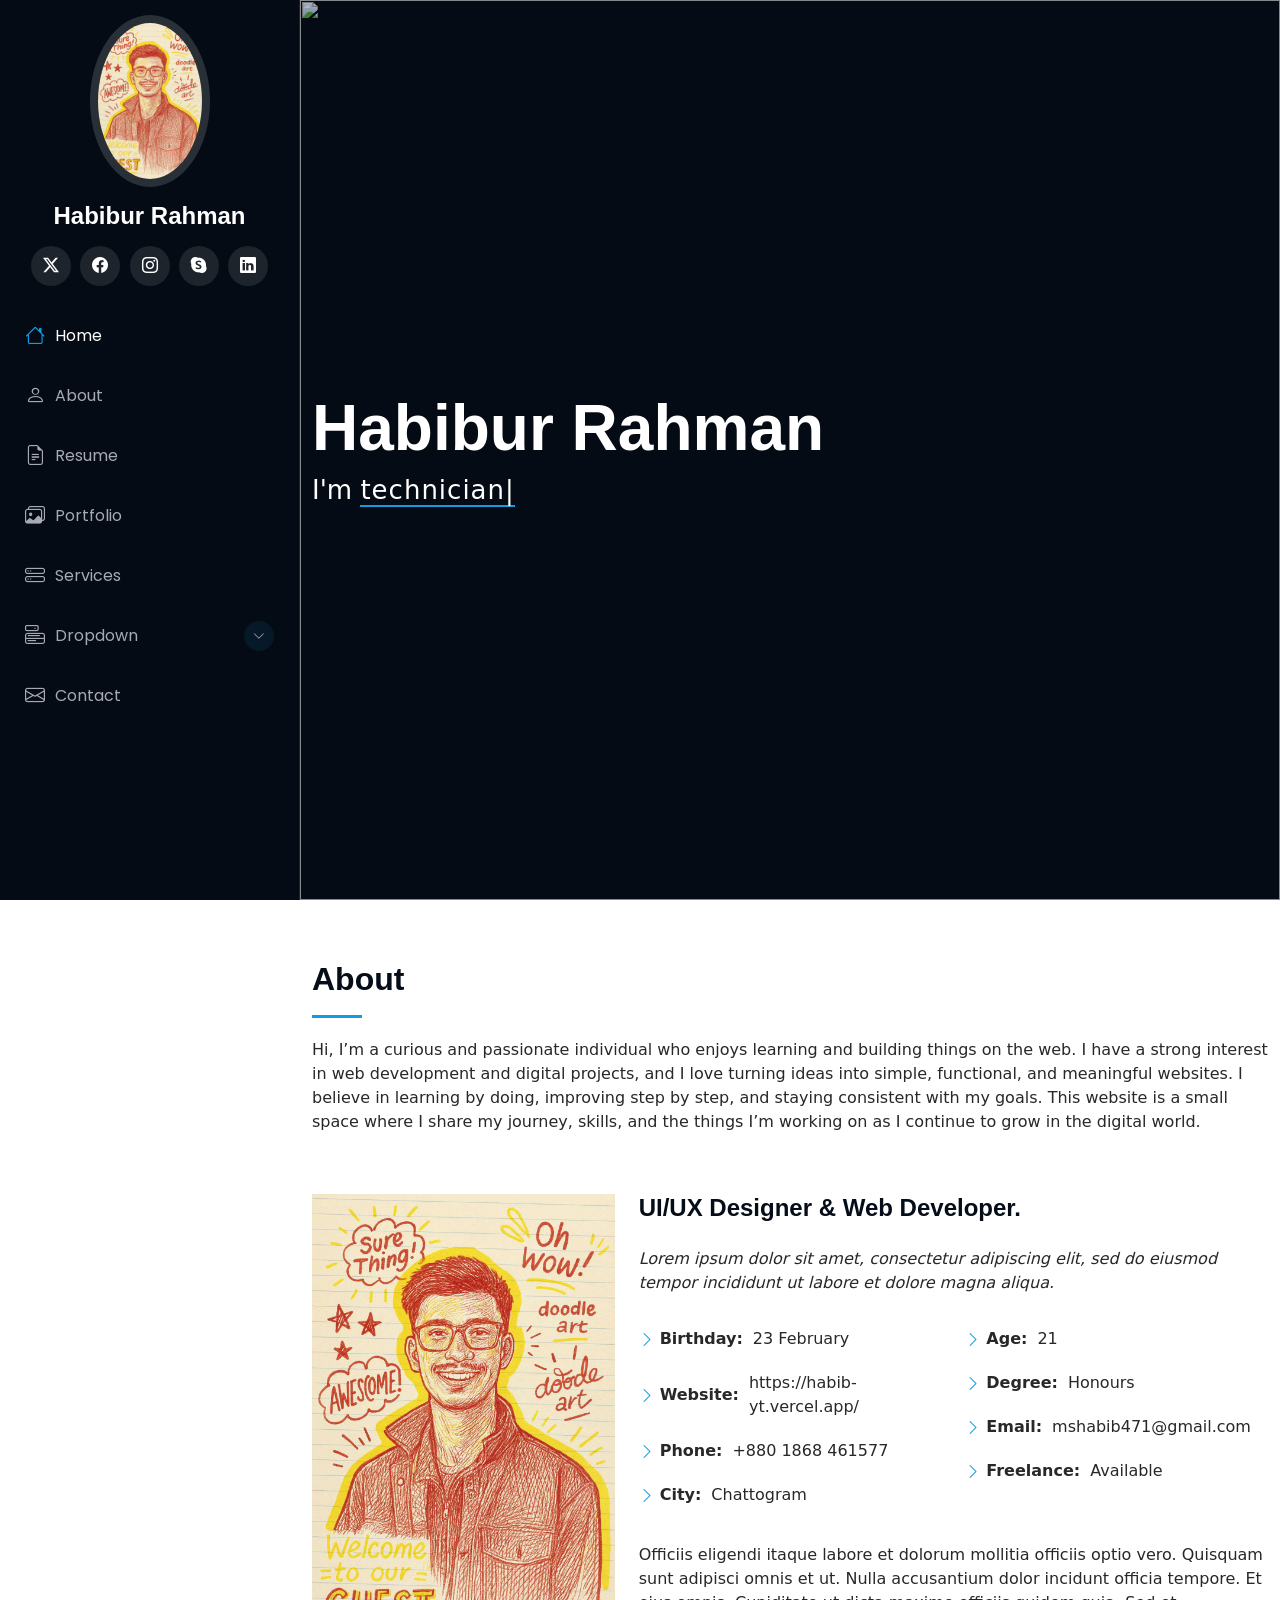
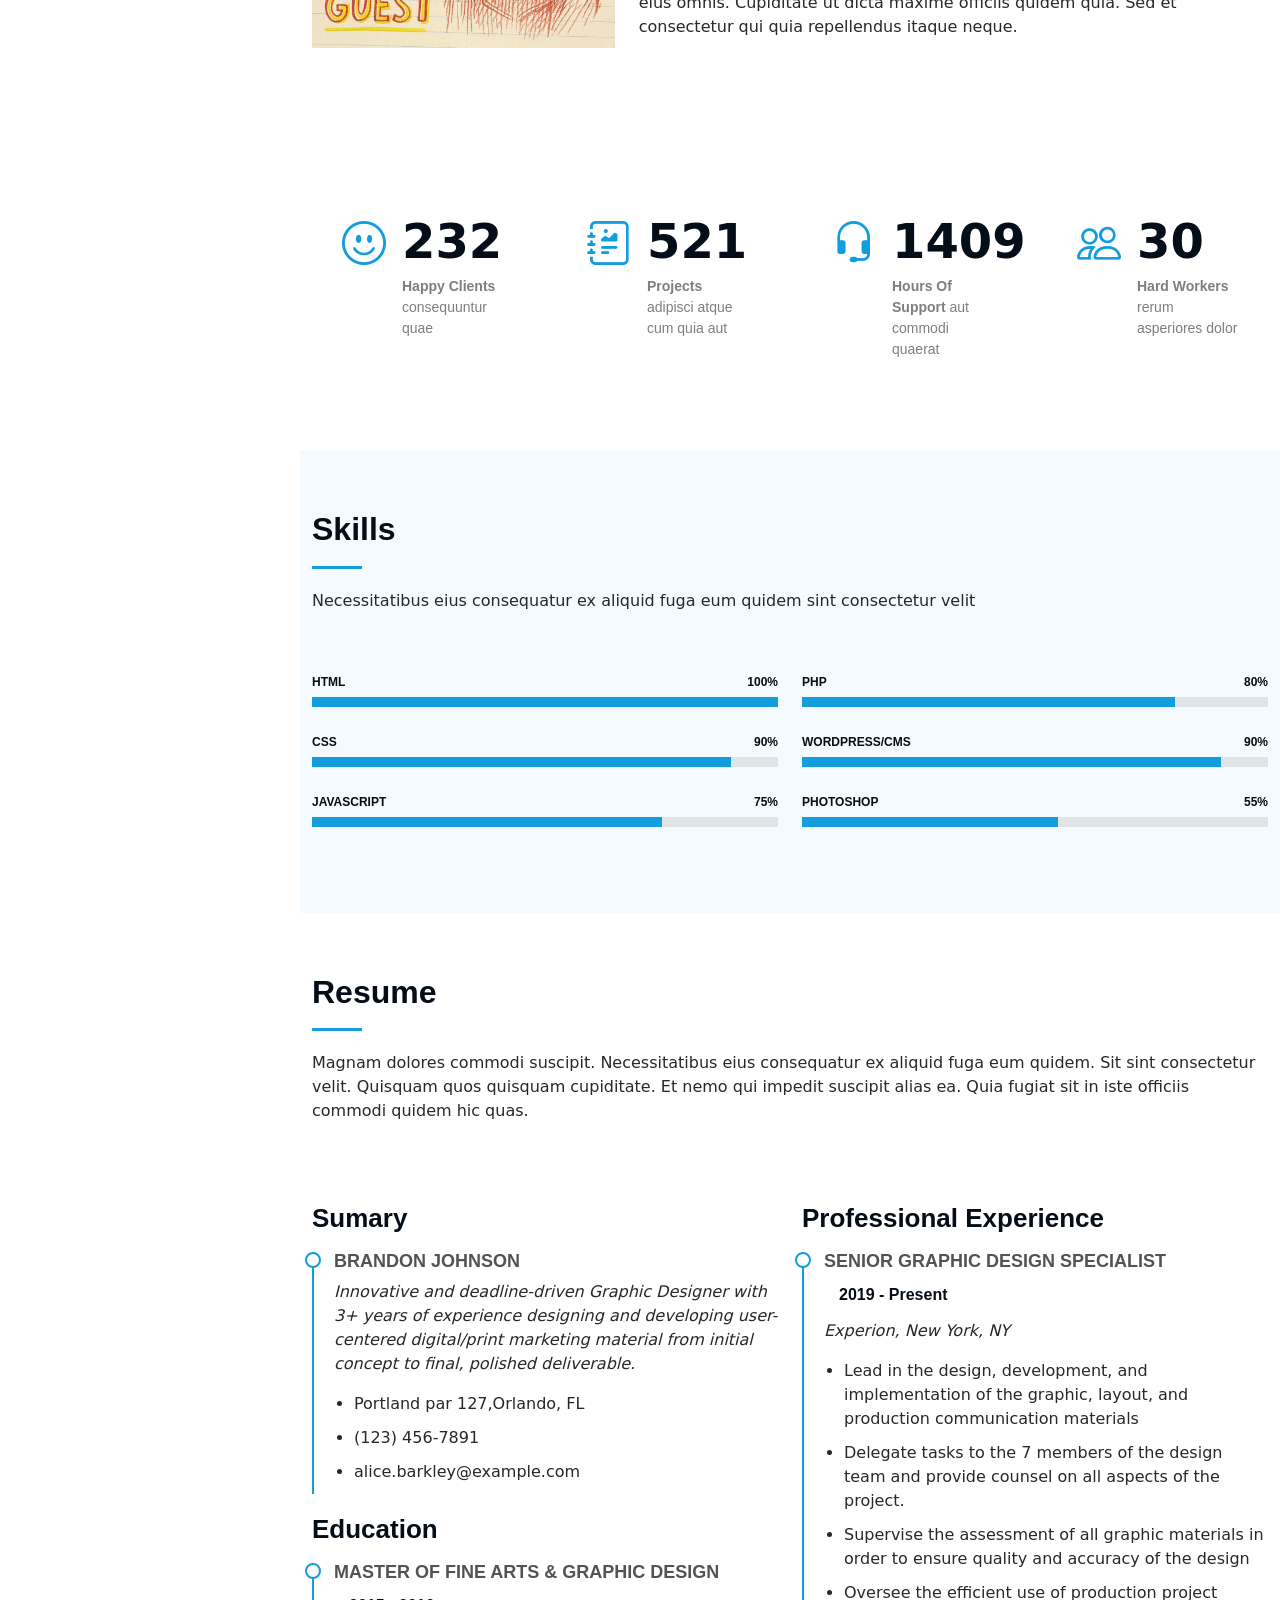
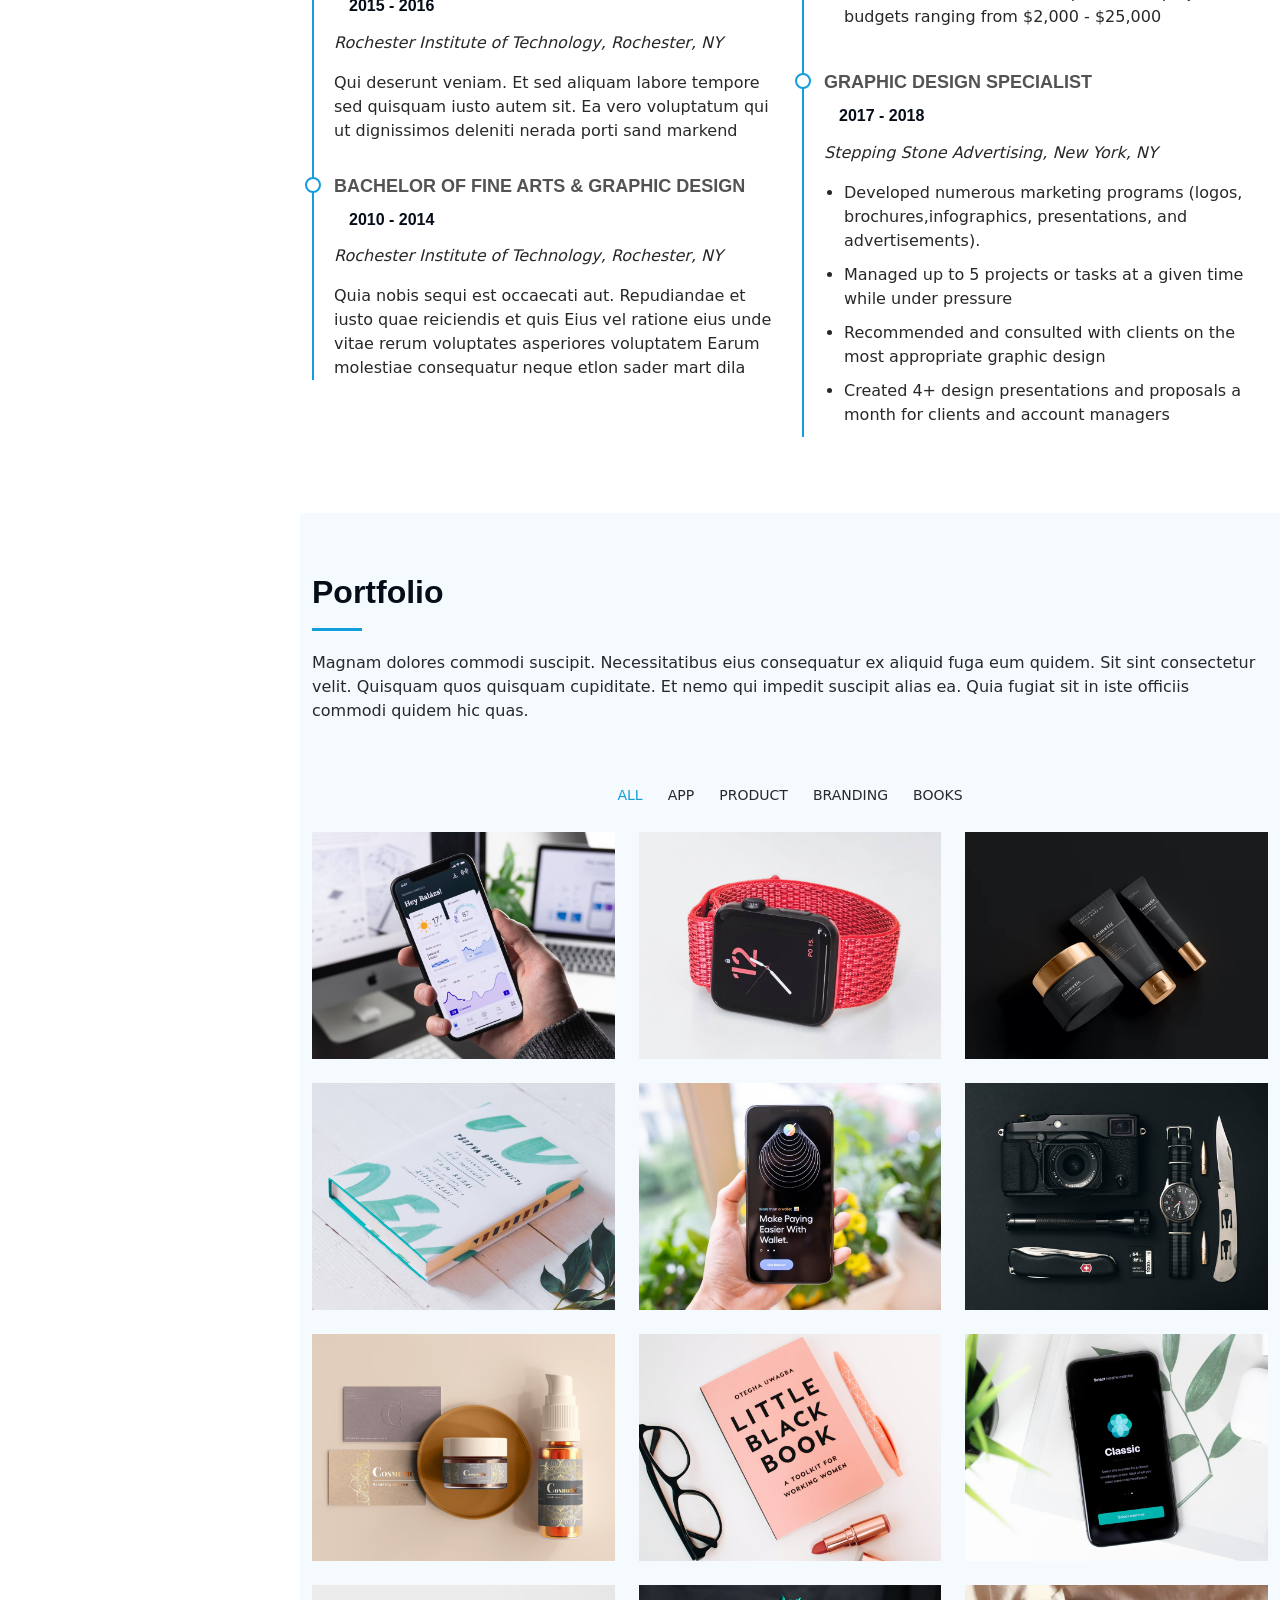
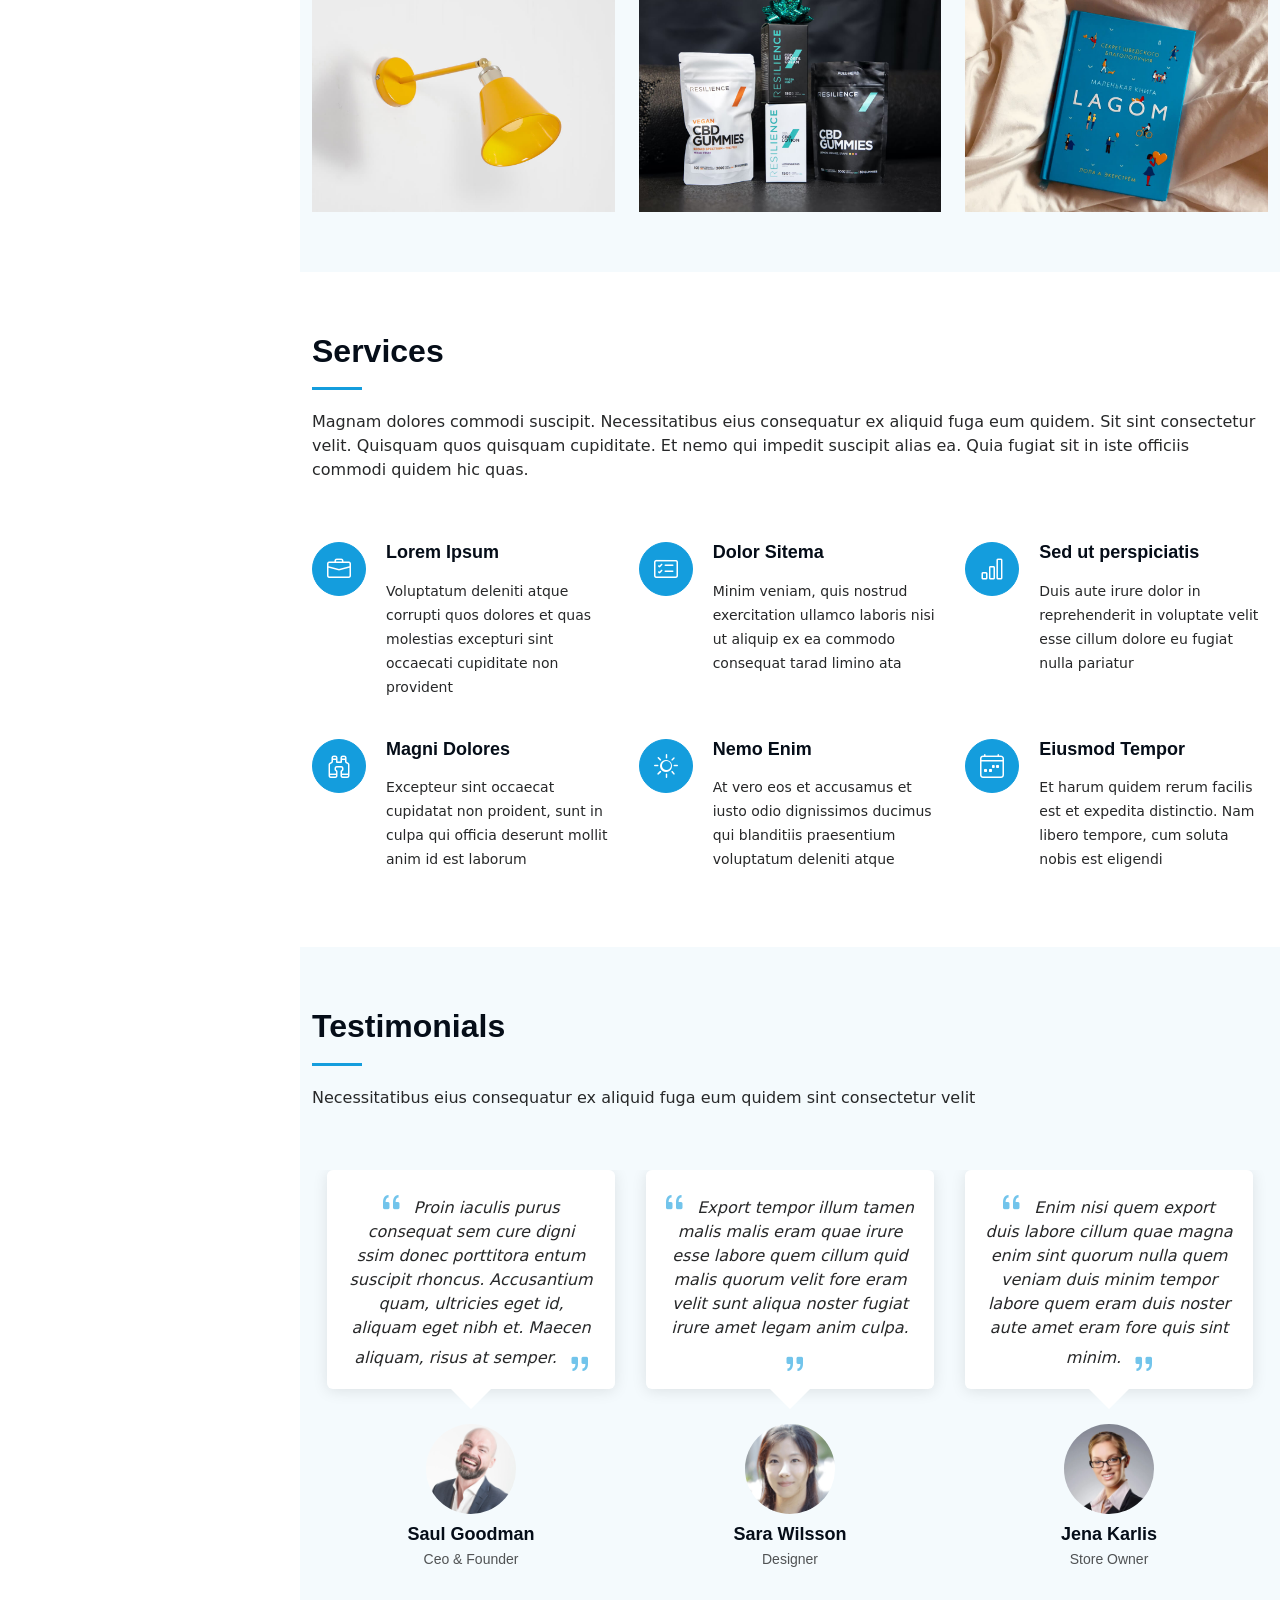
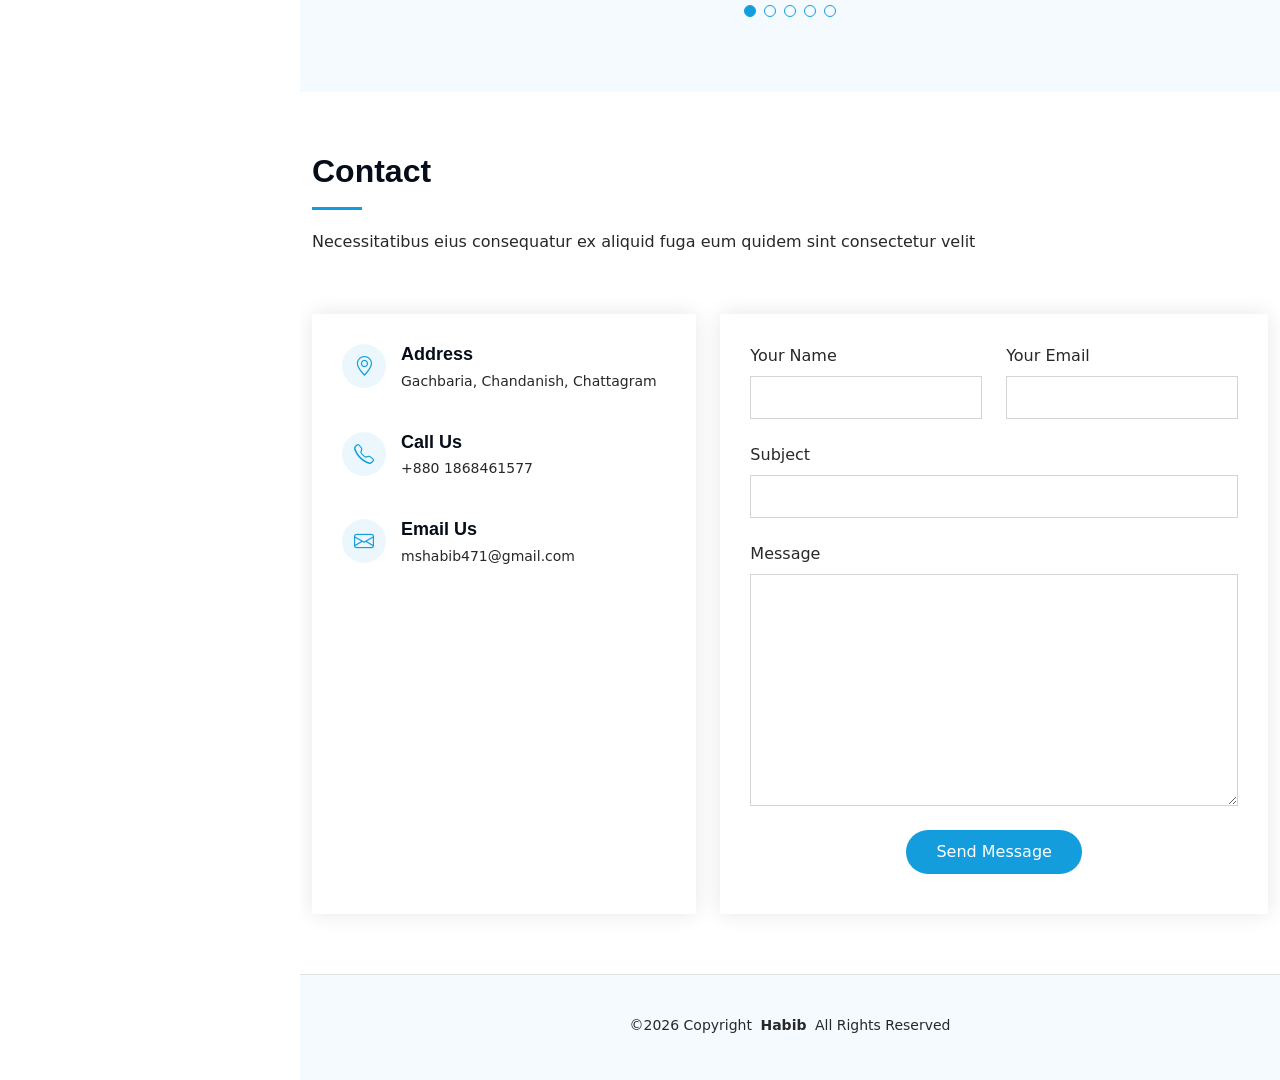
==== commit 06632491: "Update index.html" ====
--- a/index.html
+++ b/index.html
@@ -733,7 +733,7 @@
                 </div>
               </div><!-- End Info Item -->
 
-              <iframe src="https://maps.app.goo.gl/tcYykzz95W7JnrZA6" frameborder="0" style="border:0; width: 100%; height: 270px;" allowfullscreen="" loading="lazy" referrerpolicy="no-referrer-when-downgrade"></iframe>
+              <iframe src="https://www.google.com/maps/search/Gachbaria%2C%20Bangladesh/@22.2155,92.0284,17z?hl=en" frameborder="0" style="border:0; width: 100%; height: 270px;" allowfullscreen="" loading="lazy" referrerpolicy="no-referrer-when-downgrade"></iframe>
             </div>
           </div>
 
